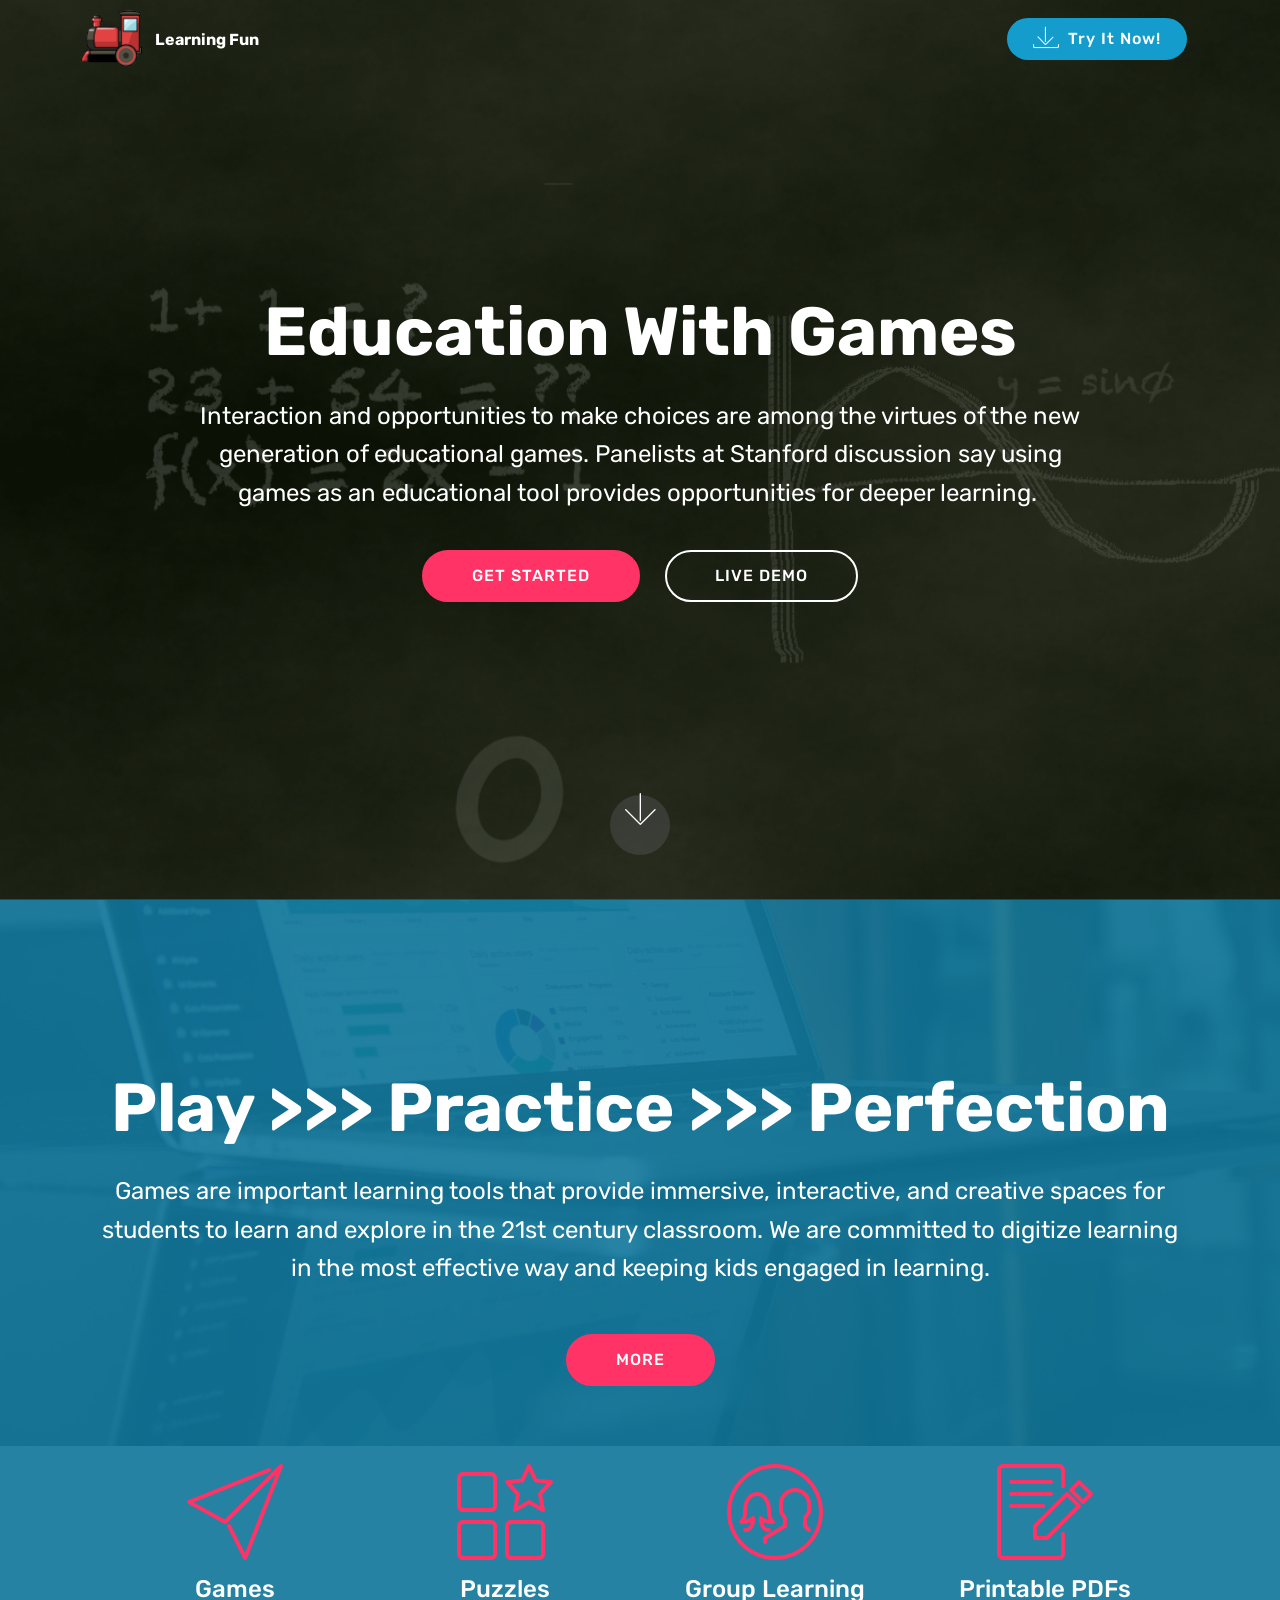
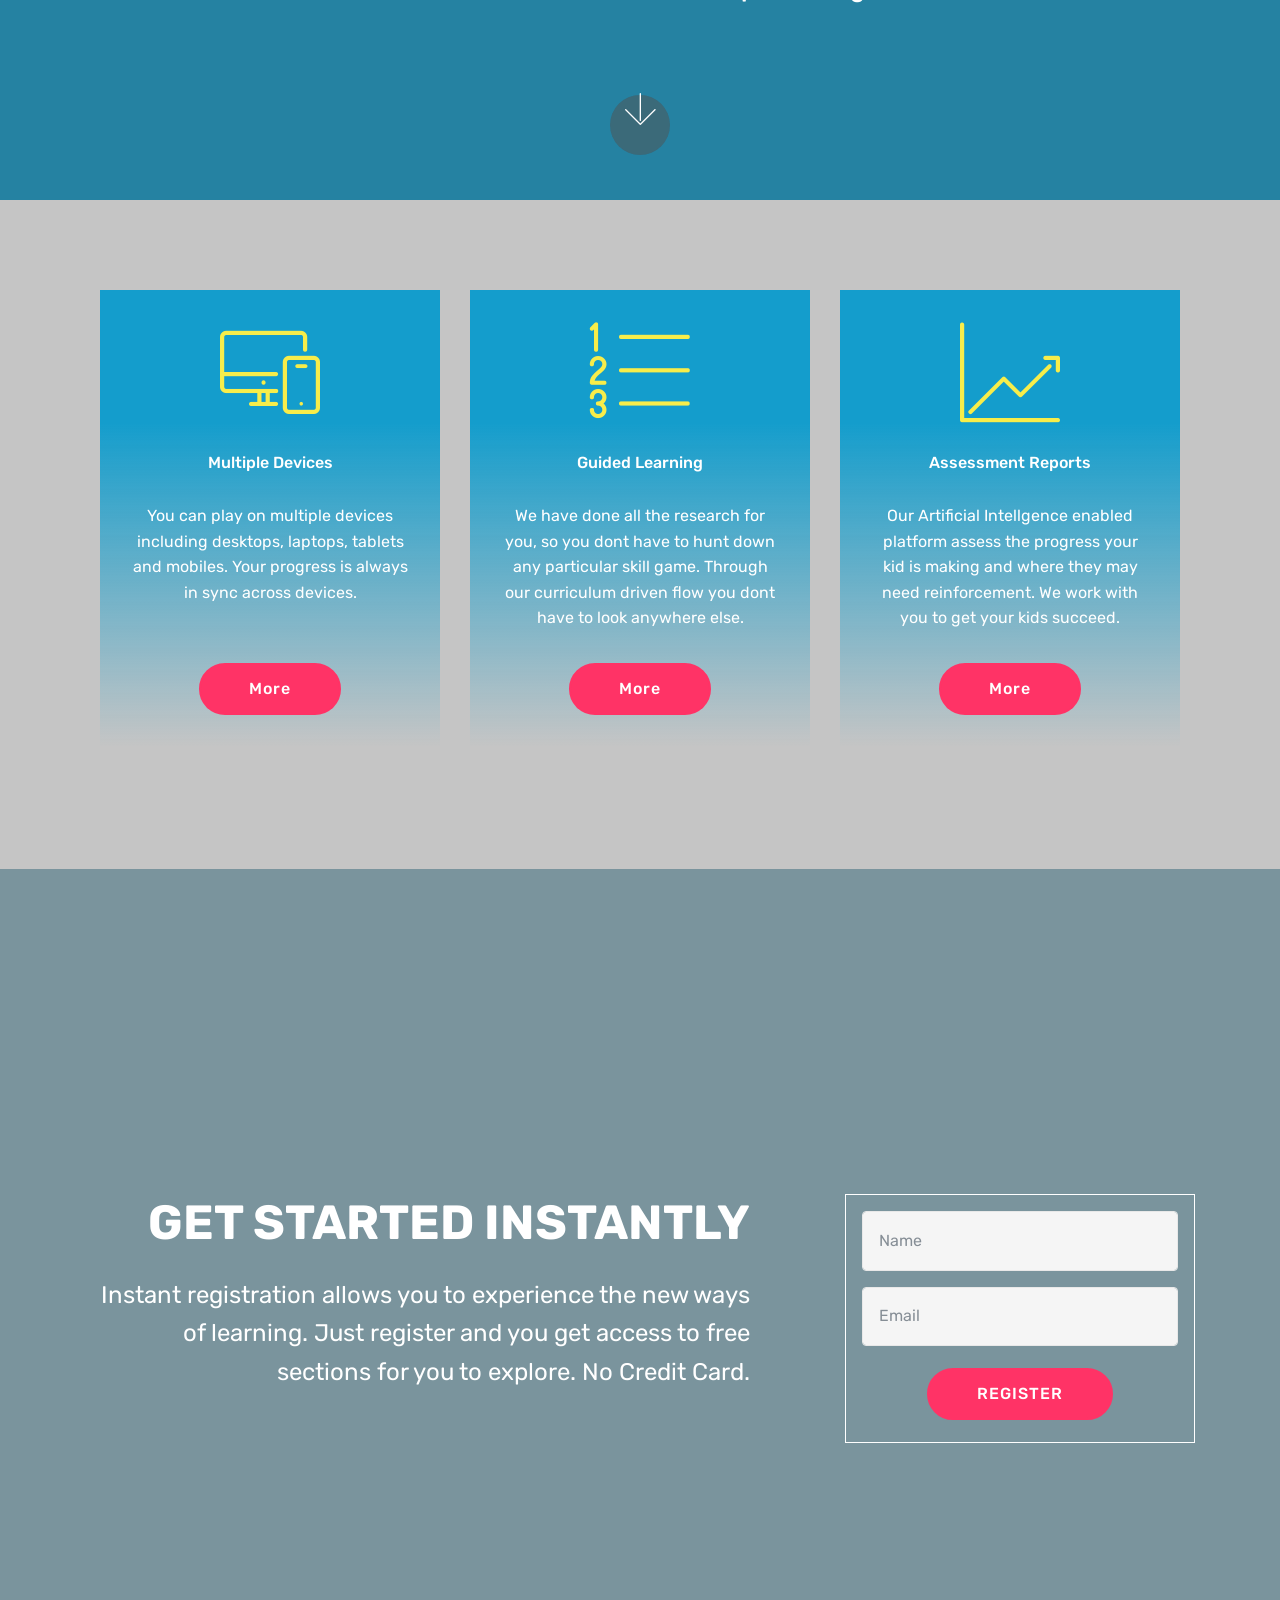
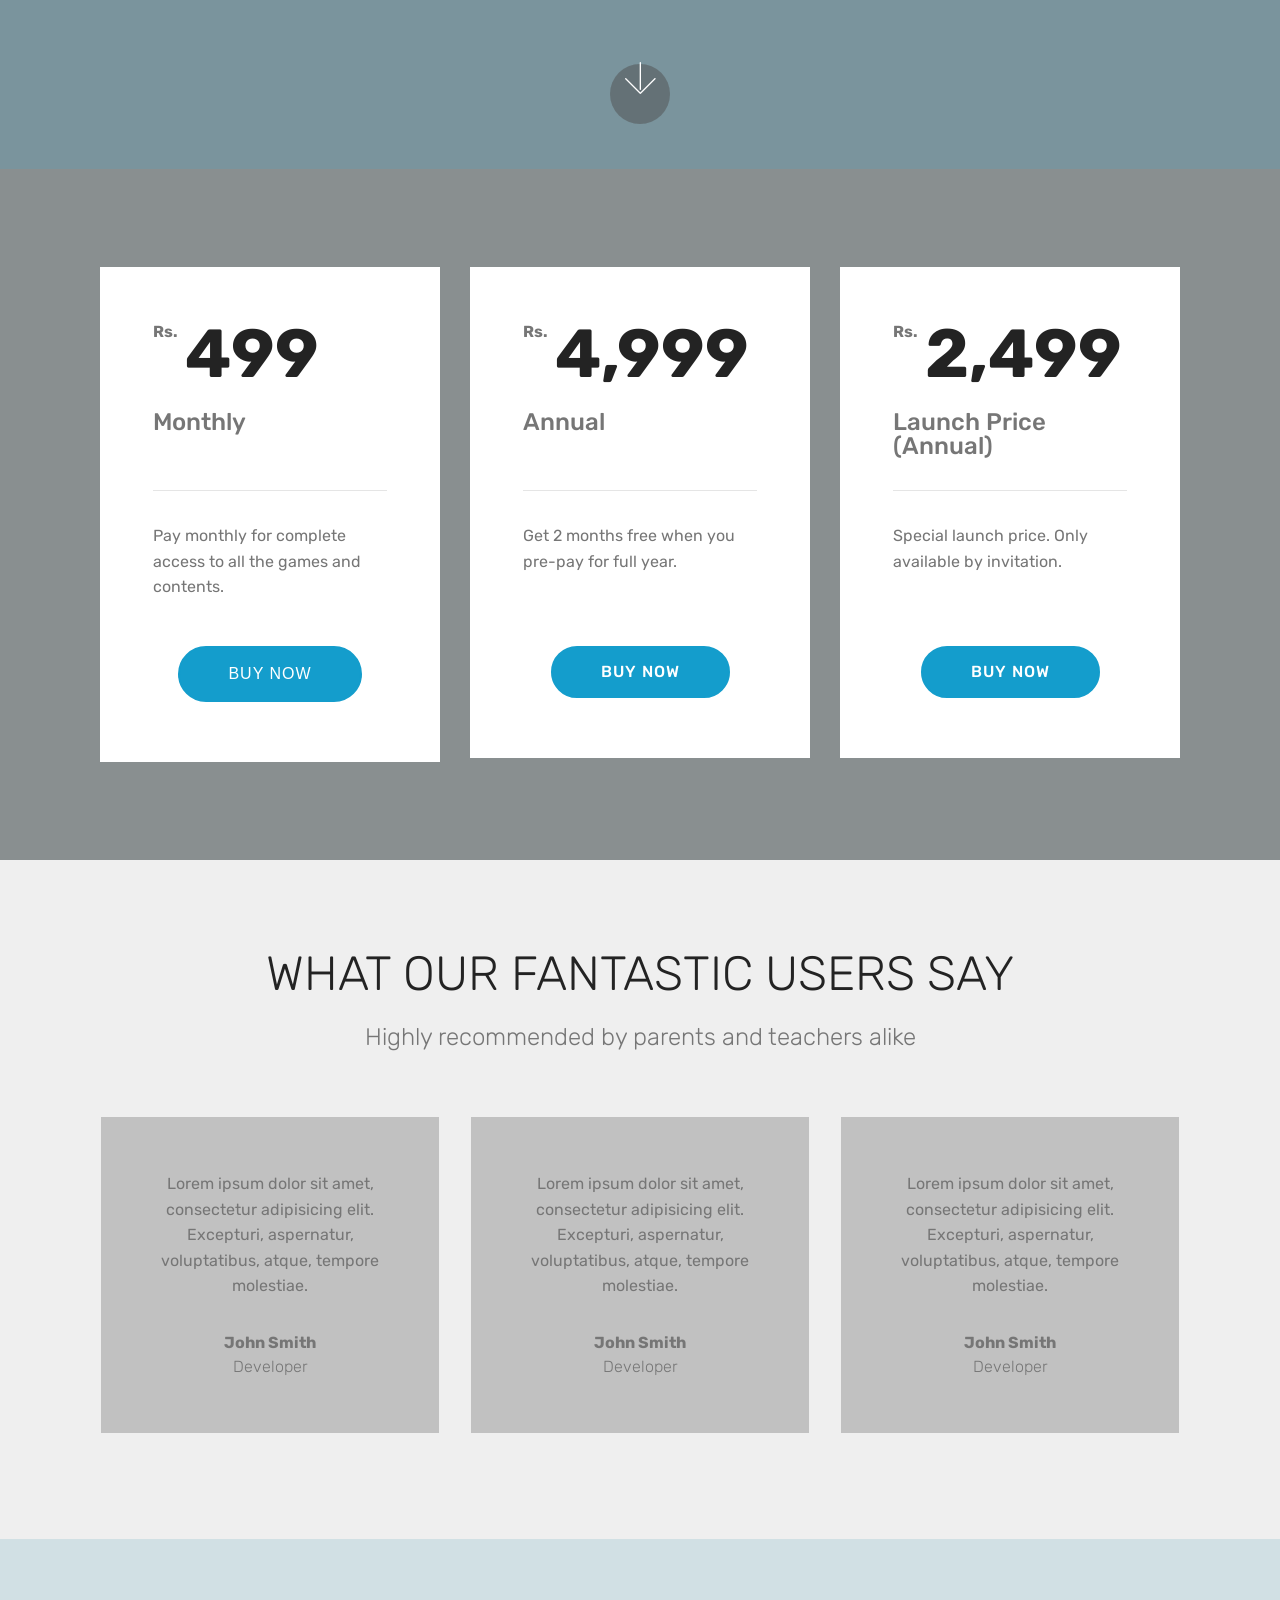
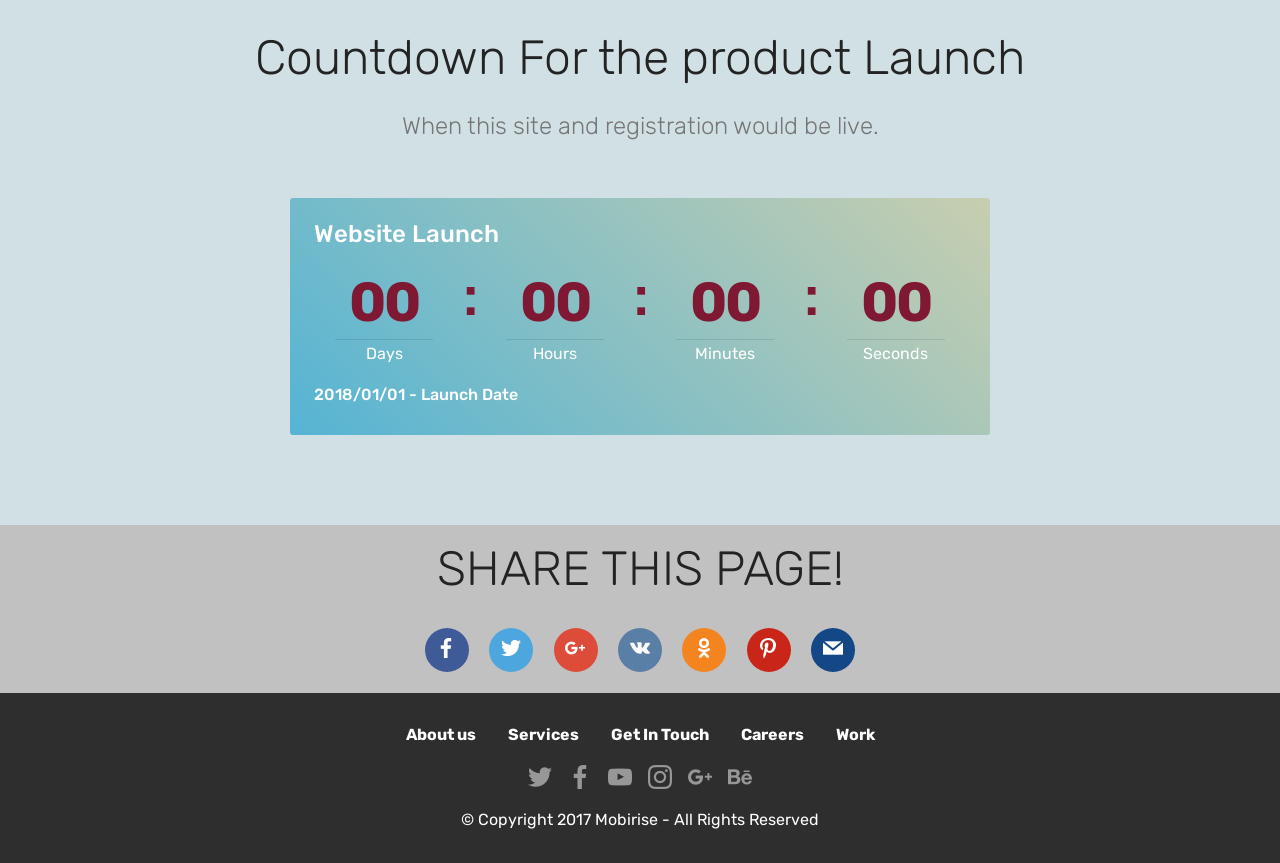
==== index.html @ b9983e50 "Update index.html" ====
<!DOCTYPE html>
<html>
<head>
  <!-- Site made with Mobirise Website Builder v4.3.0, https://mobirise.com -->
  <meta charset="UTF-8">
  <meta http-equiv="X-UA-Compatible" content="IE=edge">
  <meta name="generator" content="Mobirise v4.3.0, mobirise.com">
  <meta name="viewport" content="width=device-width, initial-scale=1">
  <link rel="shortcut icon" href="assets/images/engine-logo-128x128.png" type="image/x-icon">
  <meta name="description" content="">
  <title>Home</title>
  <link rel="stylesheet" href="assets/web/assets/mobirise-icons/mobirise-icons.css">
  <link rel="stylesheet" href="assets/tether/tether.min.css">
  <link rel="stylesheet" href="assets/bootstrap/css/bootstrap.min.css">
  <link rel="stylesheet" href="assets/bootstrap/css/bootstrap-grid.min.css">
  <link rel="stylesheet" href="assets/bootstrap/css/bootstrap-reboot.min.css">
  <link rel="stylesheet" href="assets/dropdown/css/style.css">
  <link rel="stylesheet" href="assets/socicon/css/styles.css">
  <link rel="stylesheet" href="assets/theme/css/style.css">
  <link rel="stylesheet" href="assets/mobirise/css/mbr-additional.css" type="text/css">
  
  
  
</head>
<body>
<section class="menu cid-qw1z6mocji" once="menu" id="menu1-g" data-rv-view="556">

    

    <nav class="navbar navbar-expand beta-menu navbar-dropdown align-items-center navbar-fixed-top navbar-toggleable-sm bg-color transparent">
        <button class="navbar-toggler navbar-toggler-right" type="button" data-toggle="collapse" data-target="#navbarSupportedContent" aria-controls="navbarSupportedContent" aria-expanded="false" aria-label="Toggle navigation">
            <div class="hamburger">
                <span></span>
                <span></span>
                <span></span>
                <span></span>
            </div>
        </button>
        <div class="menu-logo">
            <div class="navbar-brand">
                <span class="navbar-logo">
                    <a href="#top">
                         <img src="assets/images/engine-logo-128x128.png" alt="Learning Fun Journey" title="Learning Fun Journey" media-simple="true" style="height: 3.9rem;">
                    </a>
                </span>
                <span class="navbar-caption-wrap"><a class="navbar-caption text-white display-4" href="index.html">
                        Learning Fun</a></span>
            </div>
        </div>
        <div class="collapse navbar-collapse" id="navbarSupportedContent">
            
            <div class="navbar-buttons mbr-section-btn"><a class="btn btn-sm btn-primary display-4" href="index.html#header15-p">
                    <span class="mbri-save mbr-iconfont mbr-iconfont-btn "></span>
                    Try It Now!
                </a></div>
        </div>
    </nav>
</section>

<section class="engine"><a href="https://mobirise.co/q">bootstrap slider</a></section><section class="cid-qw1z6ooBpY mbr-fullscreen mbr-parallax-background" id="header2-e" data-rv-view="558">

    

    

    <div class="container align-center">
        <div class="row justify-content-md-center">
            <div class="mbr-white col-md-10">
                <h1 class="mbr-section-title mbr-bold pb-3 mbr-fonts-style display-1">
                    Education With Games</h1>
                
                <p class="mbr-text pb-3 mbr-fonts-style display-5">Interaction and opportunities to make choices are among the virtues of the new generation of educational games. Panelists at Stanford discussion say using games as an educational tool provides opportunities for deeper learning.&nbsp;</p>
                <div class="mbr-section-btn"><a class="btn btn-md btn-secondary display-4" href="index.html#header15-p">GET STARTED</a>
                    <a class="btn btn-md btn-white-outline display-4" href="index.html#header12-n">LIVE DEMO</a></div>
            </div>
        </div>
    </div>
    <div class="mbr-arrow hidden-sm-down" aria-hidden="true">
        <a href="#next">
            <i class="mbri-down mbr-iconfont"></i>
        </a>
    </div>
</section>

<section class="header12 cid-qw1AceyYzQ mbr-fullscreen mbr-parallax-background" id="header12-n" data-rv-view="561">

    

    <div class="mbr-overlay" style="opacity: 0.9; background-color: rgb(15, 118, 153);">
    </div>

    <div class="container  ">
            <div class="media-container">
                <div class="col-md-12 align-center">
                    <h1 class="mbr-section-title pb-3 mbr-white mbr-bold mbr-fonts-style display-1">
                        Play >>> Practice >>> Perfection </h1>
                    <p class="mbr-text pb-3 mbr-white mbr-fonts-style display-5">Games are important learning tools that provide immersive, interactive, and creative spaces for students to learn and explore in the 21st century classroom. We are committed to digitize learning in the most effective way and keeping kids engaged in learning.</p>
                    <div class="mbr-section-btn align-center py-2"><a class="btn btn-md btn-secondary display-4" href="https://mobirise.com">MORE</a></div>

                    <div class="icons-media-container mbr-white">
                        <div class="card col-12 col-md-6 col-lg-3">
                            <div class="icon-block">
                            <a href="https://mobirise.com/">
                                <span class="mbr-iconfont mbri-paper-plane" style="color: rgb(255, 51, 102);" media-simple="true"></span>
                            </a>
                            </div>
                            <h5 class="mbr-fonts-style display-5">
                                Games</h5>
                        </div>

                        <div class="card col-12 col-md-6 col-lg-3">
                            <div class="icon-block">
                                <a href="https://mobirise.com/">
                                    <span class="mbr-iconfont mbri-features" style="color: rgb(255, 51, 102);" media-simple="true"></span>
                                </a>
                            </div>
                            <h5 class="mbr-fonts-style display-5">
                                Puzzles</h5>
                        </div>

                        <div class="card col-12 col-md-6 col-lg-3">
                            <div class="icon-block">
                                <a href="https://mobirise.com/">
                                    <span class="mbr-iconfont mbri-users" style="color: rgb(255, 51, 102);" media-simple="true"></span>
                                </a>
                            </div>
                            <h5 class="mbr-fonts-style display-5">
                                Group Learning</h5>
                        </div>
                      
                        <div class="card col-12 col-md-6 col-lg-3">
                            <div class="icon-block">
                                <a href="https://mobirise.com/">
                                    <span class="mbr-iconfont mbri-edit" style="color: rgb(255, 51, 102);" media-simple="true"></span>
                                </a>
                            </div>
                            <h5 class="mbr-fonts-style display-5">
                                Printable PDFs</h5>
                        </div>

                    </div>
                </div>
            </div>
    </div>

    <div class="mbr-arrow hidden-sm-down" aria-hidden="true">
        <a href="#next">
            <i class="mbri-down mbr-iconfont"></i>
        </a>
    </div>
</section>

<section class="features8 cid-qw1Jw8LDdy mbr-parallax-background" id="features8-16" data-rv-view="564">

    

    <div class="mbr-overlay" style="opacity: 0.2; background-color: rgb(35, 35, 35);">
    </div>

    <div class="container">
        <div class="media-container-row">

            <div class="card  col-12 col-md-6 col-lg-4">
                <div class="card-img">
                    <span class="mbr-iconfont mbri-responsive" style="color: rgb(247, 237, 74);" media-simple="true"></span>
                </div>
                <div class="card-box align-center">
                    <h4 class="card-title mbr-fonts-style display-7">
                        Multiple Devices</h4>
                    <p class="mbr-text mbr-fonts-style display-7">
                       You can play on multiple devices including desktops, laptops, tablets and mobiles. Your progress is always in sync across devices.<br><br></p>
                    <div class="mbr-section-btn text-center">
                        <a href="https://mobirise.com" class="btn btn-secondary display-4">
                            More
                        </a>
                    </div>
                </div>
            </div>

            <div class="card  col-12 col-md-6 col-lg-4">
                <div class="card-img">
                    <span class="mbr-iconfont mbri-numbered-list" style="color: rgb(247, 237, 74);" media-simple="true"></span>
                </div>
                <div class="card-box align-center">
                    <h4 class="card-title mbr-fonts-style display-7">
                        Guided Learning</h4>
                    <p class="mbr-text mbr-fonts-style display-7">
                       We have done all the research for you, so you dont have to hunt down any particular skill game. Through our curriculum driven flow you dont have to look anywhere else.</p>
                    <div class="mbr-section-btn text-center">
                        <a href="https://mobirise.com" class="btn btn-secondary display-4">
                            More
                        </a>
                    </div>
                </div>
            </div>

            <div class="card  col-12 col-md-6 col-lg-4">
                <div class="card-img">
                    <span class="mbr-iconfont mbri-growing-chart" style="color: rgb(247, 237, 74);" media-simple="true"></span>
                </div>
                <div class="card-box align-center">
                    <h4 class="card-title mbr-fonts-style display-7">
                        Assessment Reports</h4>
                    <p class="mbr-text mbr-fonts-style display-7">
                       Our Artificial Intellgence enabled platform assess the progress your kid is making and where they may need reinforcement. We work with you to get your kids succeed.</p>
                    <div class="mbr-section-btn text-center">
                        <a href="https://mobirise.com" class="btn btn-secondary display-4">
                            More
                        </a>
                    </div>
                </div>
            </div>

            
        </div>
    </div>
</section>

<section class="cid-qw1AeUHcIu mbr-fullscreen mbr-parallax-background" id="header15-p" data-rv-view="567">

    

    <div class="mbr-overlay" style="opacity: 0.5; background-color: rgb(7, 59, 76);"></div>

    <div class="container align-right">
<div class="row">
    <div class="mbr-white col-lg-8 col-md-7 content-container">
        <h1 class="mbr-section-title mbr-bold pb-3 mbr-fonts-style display-2">
            GET STARTED INSTANTLY</h1>
        <p class="mbr-text pb-3 mbr-fonts-style display-5">
            Instant registration allows you to experience the new ways of learning. Just register and you get access to free sections for you to explore. No Credit Card.</p>
    </div>
    <div class="col-lg-4 col-md-5">
    <div class="form-container">
        <div class="media-container-column" data-form-type="formoid">
            <div data-form-alert="" hidden="" class="align-center">Thanks for filling out the form!</div>
            <form class="mbr-form" action="https://mobirise.com/" method="post" data-form-title="Mobirise Form"><input type="hidden" data-form-email="true" value="P0EkAofp9h1SP/XYPvZysRMXahzknnaNuPdVFpMJMSpoSkQ8L9foyKwC9UfNlOBjbC8n21ZkeIQ/KIMGDYHyg8uKvFNJgId8w8NRufGLsUKdOuCz/kNgeZfBOJthLt9S">
                <div data-for="name">
                    <div class="form-group">
                        <input type="text" class="form-control px-3" name="name" data-form-field="Name" placeholder="Name" required="" id="name-header15-p">
                    </div>
                </div>
                <div data-for="email">
                    <div class="form-group">
                        <input type="email" class="form-control px-3" name="email" data-form-field="Email" placeholder="Email" required="" id="email-header15-p">
                    </div>
                </div>
                
                
                <span class="input-group-btn"><button href="" type="submit" class="btn btn-secondary btn-form display-4">REGISTER</button></span>
            </form>
        </div>
    </div>
    </div>
</div>
    </div>
    <div class="mbr-arrow hidden-sm-down" aria-hidden="true">
        <a href="#next">
            <i class="mbri-down mbr-iconfont"></i>
        </a>
    </div>
</section>

<section class="cid-qw1NKLQu2m mbr-parallax-background" id="pricing-tables3-1g" data-rv-view="570">

    

    <div class="mbr-overlay" style="opacity: 0.6; background-color: rgb(70, 80, 82);">
    </div>
    <div class="container">
        <div class="media-container-row">
            <div class=" col-12 col-lg-4 col-md-6 my-2">
                <div class="pricing">
                    <div class="plan-header">
                        <div class="plan-price">
                            <span class="price-value mbr-fonts-style display-7">Rs.&nbsp;</span>
                            <span class="price-figure mbr-fonts-style display-1">499</span>
                            <h3 class="plan-title mbr-fonts-style display-5">
                                Monthly<br><br></h3>
                            <hr>
                        </div>
                    </div>
                    <div class="plan-body">
                        <p class="mbr-text mbr-fonts-style display-7">
                            Pay monthly for complete access to all the games and contents.&nbsp;</p>
                        <div class="mbr-section-btn pt-4 text-center">
                            <a href="https://mobirise.com" class="btn btn-primary">BUY NOW</a>
                        </div>
                    </div>
                </div>
            </div>

            <div class="col-12 col-lg-4 col-md-6 my-2">
                <div class="pricing">
                    <div class="plan-header">
                        <div class="plan-price">
                            <span class="price-value mbr-fonts-style display-7">Rs.&nbsp;</span>
                            <span class="price-figure mbr-fonts-style display-1">4,999</span>
                            <h3 class="plan-title mbr-fonts-style display-5">
                                Annual<br><br></h3>
                            <hr>
                        </div>
                    </div>
                    <div class="plan-body">
                        <p class="mbr-text mbr-fonts-style display-7">Get 2 months free when you pre-pay for full year.<br><br></p>
                        <div class="mbr-section-btn pt-4 text-center">
                            <a href="https://mobirise.com" class="btn btn-primary display-4">BUY NOW</a>
                        </div>
                    </div>
                </div>
            </div>

            <div class="col-12 col-lg-4 col-md-6 my-2">
                <div class="pricing">
                    <div class="plan-header">
                        <div class="plan-price">
                            <span class="price-value mbr-fonts-style display-7">Rs.&nbsp;</span>
                            <span class="price-figure mbr-fonts-style display-1">
                                2,499</span>
                            <h3 class="plan-title mbr-fonts-style display-5">
                                Launch Price (Annual)</h3>
                            <hr>
                        </div>
                    </div>
                    <div class="plan-body ">
                        <p class="mbr-text mbr-fonts-style display-7">
                            Special launch price. Only available by invitation.<br><br></p>
                        <div class="mbr-section-btn pt-4 text-center">
                            <a href="https://mobirise.com" class="btn btn-primary display-4">BUY NOW</a>
                        </div>
                    </div>
                </div>
            </div>

        </div>
    </div>
</section>

<section class="testimonials1 cid-qw1K1smtnz mbr-parallax-background" id="testimonials1-1c" data-rv-view="573">

    

    <div class="mbr-overlay" style="opacity: 0.4; background-color: rgb(239, 239, 239);">
    </div>
    <div class="container">
        <div class="media-container-row">
            <div class="title col-12 align-center">
                <h2 class="pb-3 mbr-fonts-style display-2">
                    WHAT OUR FANTASTIC USERS SAY
                </h2>
                <h3 class="mbr-section-subtitle mbr-light pb-3 mbr-fonts-style display-5">Highly recommended by parents and teachers alike</h3>
            </div>
        </div>
    </div>

    <div class="container pt-3 mt-2">
        <div class="media-container-row">
            <div class="mbr-testimonial p-3 align-center col-12 col-md-6 col-lg-4">
                <div class="panel-item p-3">
                    <div class="card-block">
                        
                        <p class="mbr-text mbr-fonts-style display-7">
                           Lorem ipsum dolor sit amet, consectetur adipisicing elit. Excepturi, aspernatur, voluptatibus, atque, tempore molestiae.
                        </p>
                    </div>
                    <div class="card-footer">
                        <div class="mbr-author-name mbr-bold mbr-fonts-style display-7">
                             John Smith
                        </div>
                        <small class="mbr-author-desc mbr-italic mbr-light mbr-fonts-style display-7">
                               Developer
                        </small>
                    </div>
                </div>
            </div>

            <div class="mbr-testimonial p-3 align-center col-12 col-md-6 col-lg-4">
                <div class="panel-item p-3">
                    <div class="card-block">
                        
                        <p class="mbr-text mbr-fonts-style display-7">
                           Lorem ipsum dolor sit amet, consectetur adipisicing elit. Excepturi, aspernatur, voluptatibus, atque, tempore molestiae.
                        </p>
                    </div>
                    <div class="card-footer">
                        <div class="mbr-author-name mbr-bold mbr-fonts-style display-7">
                             John Smith
                        </div>
                        <small class="mbr-author-desc mbr-italic mbr-light mbr-fonts-style display-7">
                               Developer
                        </small>
                    </div>
                </div>
            </div>

            <div class="mbr-testimonial p-3 align-center col-12 col-md-6 col-lg-4">
                <div class="panel-item p-3">
                    <div class="card-block">
                        
                        <p class="mbr-text mbr-fonts-style display-7">
                           Lorem ipsum dolor sit amet, consectetur adipisicing elit. Excepturi, aspernatur, voluptatibus, atque, tempore molestiae.
                        </p>
                    </div>
                    <div class="card-footer">
                        <div class="mbr-author-name mbr-bold mbr-fonts-style display-7">
                             John Smith
                        </div>
                        <small class="mbr-author-desc mbr-italic mbr-light mbr-fonts-style display-7">
                               Developer
                        </small>
                    </div>
                </div>
            </div>

            

            

            
        </div>
    </div>   
</section>

<section class="countdown2 cid-qw1JKRdO8U mbr-parallax-background" id="countdown2-18" data-rv-view="576">

    

    <div class="mbr-overlay" style="opacity: 0.6; background-color: rgb(178, 204, 210);">
    </div>

    <div class="container">
        <h2 class="mbr-section-title pb-3 align-center mbr-fonts-style display-2">
            Countdown For the product Launch</h2>
        <h3 class="mbr-section-subtitle align-center mbr-fonts-style display-5">
            When this site and registration would be live.</h3>
    </div>
    <div class="container pt-5 mt-2">
        <div class=" countdown-cont align-center p-4">
            <div class="event-name align-left mbr-white ">
                <h4 class="mbr-fonts-style display-5">Website Launch</h4>
            </div>
            <div class="countdown align-center py-2" data-due-date="2018/01/01">
            </div>
            <div class="daysCountdown" title="Days"></div>
            <div class="hoursCountdown" title="Hours"></div>
            <div class="minutesCountdown" title="Minutes"></div>
            <div class="secondsCountdown" title="Seconds"></div>
            <div class="event-date align-left mbr-white">
                <h5 class="mbr-fonts-style display-7">2018/01/01 - Launch Date</h5>
            </div>
        </div>

        
    </div>
</section>

<section class="cid-qw1JXqwgUy" id="social-buttons3-1b" data-rv-view="579">
    
    

    

    <div class="container">
        <div class="media-container-row">
            <div class="col-md-8 align-center">
                <h2 class="pb-3 mbr-section-title mbr-fonts-style display-2">
                    SHARE THIS PAGE!
                </h2>
                <div>
                    <div class="mbr-social-likes">
                        <span class="btn btn-social socicon-bg-facebook facebook mx-2" title="Share link on Facebook">
                            <i class="socicon socicon-facebook"></i>
                        </span>
                        <span class="btn btn-social twitter socicon-bg-twitter mx-2" title="Share link on Twitter">
                            <i class="socicon socicon-twitter"></i>
                        </span>
                        <span class="btn btn-social plusone socicon-bg-googleplus mx-2" title="Share link on Google+">
                            <i class="socicon socicon-googleplus"></i>
                        </span>
                        <span class="btn btn-social vkontakte socicon-bg-vkontakte mx-2" title="Share link on VKontakte">
                            <i class="socicon socicon-vkontakte"></i>
                        </span>
                        <span class="btn btn-social odnoklassniki socicon-bg-odnoklassniki mx-2" title="Share link on Odnoklassniki">
                            <i class="socicon socicon-odnoklassniki"></i>
                        </span>
                        <span class="btn btn-social pinterest socicon-bg-pinterest mx-2" title="Share link on Pinterest">
                            <i class="socicon socicon-pinterest"></i>
                        </span>
                        <span class="btn btn-social mailru socicon-bg-mail mx-2" title="Share link on Mailru">
                            <i class="socicon socicon-mail"></i>
                        </span>
                    </div>
                </div>
            </div>
        </div>
    </div>
</section>

<section once="" class="cid-qw1K86sLYz" id="footer7-1e" data-rv-view="582">

    

    

    <div class="container">
        <div class="media-container-row align-center mbr-white">
            <div class="row">
                <ul class="foot-menu">
                    
                    
                    
                    
                    
                <li class="foot-menu-item mbr-fonts-style display-7">
                        <a class="text-white mbr-bold" href="#" target="_blank">About us</a>
                    </li><li class="foot-menu-item mbr-fonts-style display-7">
                        <a class="text-white mbr-bold" href="#" target="_blank">Services</a>
                    </li><li class="foot-menu-item mbr-fonts-style display-7">
                        <a class="text-white mbr-bold" href="#" target="_blank">Get In Touch</a>
                    </li><li class="foot-menu-item mbr-fonts-style display-7">
                        <a class="text-white mbr-bold" href="#" target="_blank">Careers</a>
                    </li><li class="foot-menu-item mbr-fonts-style display-7">
                        <a class="text-white mbr-bold" href="#" target="_blank">Work</a>
                    </li></ul>
            </div>
            <div class="row">
                <div class="social-list align-right pb-2">
                    
                    
                    
                    
                    
                    
                <div class="soc-item">
                        <a href="https://twitter.com/gopadhan" target="_blank">
                            <span class="mbr-iconfont mbr-iconfont-social socicon-twitter socicon" media-simple="true"></span>
                        </a>
                    </div><div class="soc-item">
                        <a href="https://www.facebook.com/pages/gopadhan" target="_blank">
                            <span class="mbr-iconfont mbr-iconfont-social socicon-facebook socicon" media-simple="true"></span>
                        </a>
                    </div><div class="soc-item">
                        <a href="https://www.youtube.com/c/gopadhan" target="_blank">
                            <span class="mbr-iconfont mbr-iconfont-social socicon-youtube socicon" media-simple="true"></span>
                        </a>
                    </div><div class="soc-item">
                        <a href="https://instagram.com/gopadhan" target="_blank">
                            <span class="mbr-iconfont mbr-iconfont-social socicon-instagram socicon" media-simple="true"></span>
                        </a>
                    </div><div class="soc-item">
                        <a href="https://plus.google.com/u/0/+Gopadhan" target="_blank">
                            <span class="mbr-iconfont mbr-iconfont-social socicon-googleplus socicon" media-simple="true"></span>
                        </a>
                    </div><div class="soc-item">
                        <a href="https://www.behance.net/Mobirise" target="_blank">
                            <span class="socicon-behance socicon mbr-iconfont mbr-iconfont-social" media-simple="true"></span>
                        </a>
                    </div></div>
            </div>
            <div class="row row-copirayt">
                <p class="mbr-text mb-0 mbr-fonts-style mbr-white display-7">
                    © Copyright 2017 Mobirise - All Rights Reserved
                </p>
            </div>
        </div>
    </div>
</section>


  <script src="assets/web/assets/jquery/jquery.min.js"></script>
  <script src="assets/popper/popper.min.js"></script>
  <script src="assets/tether/tether.min.js"></script>
  <script src="assets/bootstrap/js/bootstrap.min.js"></script>
  <script src="assets/smooth-scroll/smooth-scroll.js"></script>
  <script src="assets/dropdown/js/script.min.js"></script>
  <script src="assets/touch-swipe/jquery.touch-swipe.min.js"></script>
  <script src="assets/countdown/jquery.countdown.min.js"></script>
  <script src="assets/social-likes/social-likes.js"></script>
  <script src="assets/jarallax/jarallax.min.js"></script>
  <script src="assets/theme/js/script.js"></script>
  <script src="assets/formoid/formoid.min.js"></script>
  
  
</body>
</html>
---- assets/web/assets/mobirise-icons/mobirise-icons.css ----
@font-face {
  font-family: 'MobiriseIcons';
  src:  url('mobirise-icons.eot?spat4u');
  src:  url('mobirise-icons.eot?spat4u#iefix') format('embedded-opentype'),
    url('mobirise-icons.ttf?spat4u') format('truetype'),
    url('mobirise-icons.woff?spat4u') format('woff'),
    url('mobirise-icons.svg?spat4u#MobiriseIcons') format('svg');
  font-weight: normal;
  font-style: normal;
}

[class^="mbri-"], [class*=" mbri-"] {
  /* use !important to prevent issues with browser extensions that change fonts */
  font-family: MobiriseIcons !important;
  speak: none;
  font-style: normal;
  font-weight: normal;
  font-variant: normal;
  text-transform: none;
  line-height: 1;

  /* Better Font Rendering =========== */
  -webkit-font-smoothing: antialiased;
  -moz-osx-font-smoothing: grayscale;
}

.mbri-add-submenu:before {
  content: "\e900";
}
.mbri-alert:before {
  content: "\e901";
}
.mbri-align-center:before {
  content: "\e902";
}
.mbri-align-justify:before {
  content: "\e903";
}
.mbri-align-left:before {
  content: "\e904";
}
.mbri-align-right:before {
  content: "\e905";
}
.mbri-android:before {
  content: "\e906";
}
.mbri-apple:before {
  content: "\e907";
}
.mbri-arrow-down:before {
  content: "\e908";
}
.mbri-arrow-next:before {
  content: "\e909";
}
.mbri-arrow-prev:before {
  content: "\e90a";
}
.mbri-arrow-up:before {
  content: "\e90b";
}
.mbri-bold:before {
  content: "\e90c";
}
.mbri-bookmark:before {
  content: "\e90d";
}
.mbri-bootstrap:before {
  content: "\e90e";
}
.mbri-briefcase:before {
  content: "\e90f";
}
.mbri-browse:before {
  content: "\e910";
}
.mbri-bulleted-list:before {
  content: "\e911";
}
.mbri-calendar:before {
  content: "\e912";
}
.mbri-camera:before {
  content: "\e913";
}
.mbri-cart-add:before {
  content: "\e914";
}
.mbri-cart-full:before {
  content: "\e915";
}
.mbri-cash:before {
  content: "\e916";
}
.mbri-change-style:before {
  content: "\e917";
}
.mbri-chat:before {
  content: "\e918";
}
.mbri-clock:before {
  content: "\e919";
}
.mbri-close:before {
  content: "\e91a";
}
.mbri-cloud:before {
  content: "\e91b";
}
.mbri-code:before {
  content: "\e91c";
}
.mbri-contact-form:before {
  content: "\e91d";
}
.mbri-credit-card:before {
  content: "\e91e";
}
.mbri-cursor-click:before {
  content: "\e91f";
}
.mbri-cust-feedback:before {
  content: "\e920";
}
.mbri-database:before {
  content: "\e921";
}
.mbri-delivery:before {
  content: "\e922";
}
.mbri-desktop:before {
  content: "\e923";
}
.mbri-devices:before {
  content: "\e924";
}
.mbri-down:before {
  content: "\e925";
}
.mbri-download:before {
  content: "\e989";
}
.mbri-drag-n-drop:before {
  content: "\e927";
}
.mbri-drag-n-drop2:before {
  content: "\e928";
}
.mbri-edit:before {
  content: "\e929";
}
.mbri-edit2:before {
  content: "\e92a";
}
.mbri-error:before {
  content: "\e92b";
}
.mbri-extension:before {
  content: "\e92c";
}
.mbri-features:before {
  content: "\e92d";
}
.mbri-file:before {
  content: "\e92e";
}
.mbri-flag:before {
  content: "\e92f";
}
.mbri-folder:before {
  content: "\e930";
}
.mbri-gift:before {
  content: "\e931";
}
.mbri-github:before {
  content: "\e932";
}
.mbri-globe:before {
  content: "\e933";
}
.mbri-globe-2:before {
  content: "\e934";
}
.mbri-growing-chart:before {
  content: "\e935";
}
.mbri-hearth:before {
  content: "\e936";
}
.mbri-help:before {
  content: "\e937";
}
.mbri-home:before {
  content: "\e938";
}
.mbri-hot-cup:before {
  content: "\e939";
}
.mbri-idea:before {
  content: "\e93a";
}
.mbri-image-gallery:before {
  content: "\e93b";
}
.mbri-image-slider:before {
  content: "\e93c";
}
.mbri-info:before {
  content: "\e93d";
}
.mbri-italic:before {
  content: "\e93e";
}
.mbri-key:before {
  content: "\e93f";
}
.mbri-laptop:before {
  content: "\e940";
}
.mbri-layers:before {
  content: "\e941";
}
.mbri-left-right:before {
  content: "\e942";
}
.mbri-left:before {
  content: "\e943";
}
.mbri-letter:before {
  content: "\e944";
}
.mbri-like:before {
  content: "\e945";
}
.mbri-link:before {
  content: "\e946";
}
.mbri-lock:before {
  content: "\e947";
}
.mbri-login:before {
  content: "\e948";
}
.mbri-logout:before {
  content: "\e949";
}
.mbri-magic-stick:before {
  content: "\e94a";
}
.mbri-map-pin:before {
  content: "\e94b";
}
.mbri-menu:before {
  content: "\e94c";
}
.mbri-mobile:before {
  content: "\e94d";
}
.mbri-mobile2:before {
  content: "\e94e";
}
.mbri-mobirise:before {
  content: "\e94f";
}
.mbri-more-horizontal:before {
  content: "\e950";
}
.mbri-more-vertical:before {
  content: "\e951";
}
.mbri-music:before {
  content: "\e952";
}
.mbri-new-file:before {
  content: "\e953";
}
.mbri-numbered-list:before {
  content: "\e954";
}
.mbri-opened-folder:before {
  content: "\e955";
}
.mbri-pages:before {
  content: "\e956";
}
.mbri-paper-plane:before {
  content: "\e957";
}
.mbri-paperclip:before {
  content: "\e958";
}
.mbri-photo:before {
  content: "\e959";
}
.mbri-photos:before {
  content: "\e95a";
}
.mbri-pin:before {
  content: "\e95b";
}
.mbri-play:before {
  content: "\e95c";
}
.mbri-plus:before {
  content: "\e95d";
}
.mbri-preview:before {
  content: "\e95e";
}
.mbri-print:before {
  content: "\e95f";
}
.mbri-protect:before {
  content: "\e960";
}
.mbri-question:before {
  content: "\e961";
}
.mbri-quote-left:before {
  content: "\e962";
}
.mbri-quote-right:before {
  content: "\e963";
}
.mbri-refresh:before {
  content: "\e964";
}
.mbri-responsive:before {
  content: "\e965";
}
.mbri-right:before {
  content: "\e966";
}
.mbri-rocket:before {
  content: "\e967";
}
.mbri-sad-face:before {
  content: "\e968";
}
.mbri-sale:before {
  content: "\e969";
}
.mbri-save:before {
  content: "\e96a";
}
.mbri-search:before {
  content: "\e96b";
}
.mbri-setting:before {
  content: "\e96c";
}
.mbri-setting2:before {
  content: "\e96d";
}
.mbri-setting3:before {
  content: "\e96e";
}
.mbri-share:before {
  content: "\e96f";
}
.mbri-shopping-bag:before {
  content: "\e970";
}
.mbri-shopping-basket:before {
  content: "\e971";
}
.mbri-shopping-cart:before {
  content: "\e972";
}
.mbri-sites:before {
  content: "\e973";
}
.mbri-smile-face:before {
  content: "\e974";
}
.mbri-speed:before {
  content: "\e975";
}
.mbri-star:before {
  content: "\e976";
}
.mbri-success:before {
  content: "\e977";
}
.mbri-sun:before {
  content: "\e978";
}
.mbri-sun2:before {
  content: "\e979";
}
.mbri-tablet:before {
  content: "\e97a";
}
.mbri-tablet-vertical:before {
  content: "\e97b";
}
.mbri-target:before {
  content: "\e97c";
}
.mbri-timer:before {
  content: "\e97d";
}
.mbri-to-ftp:before {
  content: "\e97e";
}
.mbri-to-local-drive:before {
  content: "\e97f";
}
.mbri-touch-swipe:before {
  content: "\e980";
}
.mbri-touch:before {
  content: "\e981";
}
.mbri-trash:before {
  content: "\e982";
}
.mbri-underline:before {
  content: "\e983";
}
.mbri-unlink:before {
  content: "\e984";
}
.mbri-unlock:before {
  content: "\e985";
}
.mbri-up-down:before {
  content: "\e986";
}
.mbri-up:before {
  content: "\e987";
}
.mbri-update:before {
  content: "\e988";
}
.mbri-upload:before {
 content: "\e926"; 
}
.mbri-user:before {
  content: "\e98a";
}
.mbri-user2:before {
  content: "\e98b";
}
.mbri-users:before {
  content: "\e98c";
}
.mbri-video:before {
  content: "\e98d";
}
.mbri-video-play:before {
  content: "\e98e";
}
.mbri-watch:before {
  content: "\e98f";
}
.mbri-website-theme:before {
  content: "\e990";
}
.mbri-wifi:before {
  content: "\e991";
}
.mbri-windows:before {
  content: "\e992";
}
.mbri-zoom-out:before {
  content: "\e993";
}
.mbri-redo:before {
  content: "\e994";
}
.mbri-undo:before {
  content: "\e995";
}
---- assets/dropdown/css/style.css ----
.navbar-dropdown {
  left: 0;
  padding: 0;
  position: absolute;
  right: 0;
  top: 0;
  transition: all 0.45s ease;
  z-index: 1030;
  background: #282828; }
  .navbar-dropdown .navbar-logo {
    margin-right: 0.8rem;
    transition: margin 0.3s ease-in-out;
    vertical-align: middle; }
    .navbar-dropdown .navbar-logo img {
      height: 3.125rem;
      transition: all 0.3s ease-in-out; }
    .navbar-dropdown .navbar-logo.mbr-iconfont {
      font-size: 3.125rem;
      line-height: 3.125rem; }
  .navbar-dropdown .navbar-caption {
    font-weight: 700;
    white-space: normal;
    vertical-align: -4px;
    line-height: 3.125rem !important; }
    .navbar-dropdown .navbar-caption, .navbar-dropdown .navbar-caption:hover {
      color: inherit;
      text-decoration: none; }
  .navbar-dropdown .mbr-iconfont + .navbar-caption {
    vertical-align: -1px; }
  .navbar-dropdown.navbar-fixed-top {
    position: fixed; }
  .navbar-dropdown .navbar-brand span {
    vertical-align: -4px; }
  .navbar-dropdown.bg-color.transparent {
    background: none; }
  .navbar-dropdown.navbar-short .navbar-brand {
    padding: 0.625rem 0; }
    .navbar-dropdown.navbar-short .navbar-brand span {
      vertical-align: -1px; }
  .navbar-dropdown.navbar-short .navbar-caption {
    line-height: 2.375rem !important;
    vertical-align: -2px; }
  .navbar-dropdown.navbar-short .navbar-logo {
    margin-right: 0.5rem; }
    .navbar-dropdown.navbar-short .navbar-logo img {
      height: 2.375rem; }
    .navbar-dropdown.navbar-short .navbar-logo.mbr-iconfont {
      font-size: 2.375rem;
      line-height: 2.375rem; }
  .navbar-dropdown.navbar-short .mbr-table-cell {
    height: 3.625rem; }
  .navbar-dropdown .navbar-close {
    left: 0.6875rem;
    position: fixed;
    top: 0.75rem;
    z-index: 1000; }
  .navbar-dropdown .hamburger-icon {
    content: "";
    display: inline-block;
    vertical-align: middle;
    width: 16px;
    -webkit-box-shadow: 0 -6px 0 1px #282828,0 0 0 1px #282828,0 6px 0 1px #282828;
    -moz-box-shadow: 0 -6px 0 1px #282828,0 0 0 1px #282828,0 6px 0 1px #282828;
    box-shadow: 0 -6px 0 1px #282828,0 0 0 1px #282828,0 6px 0 1px #282828; }

.dropdown-menu .dropdown-toggle[data-toggle="dropdown-submenu"]::after {
  border-bottom: 0.35em solid transparent;
  border-left: 0.35em solid;
  border-right: 0;
  border-top: 0.35em solid transparent;
  margin-left: 0.3rem; }

.dropdown-menu .dropdown-item:focus {
  outline: 0; }

.nav-dropdown {
  font-size: 0.75rem;
  font-weight: 500;
  height: auto !important; }
  .nav-dropdown .nav-btn {
    padding-left: 1rem; }
  .nav-dropdown .link {
    margin: .667em 1.667em;
    font-weight: 500;
    padding: 0;
    transition: color .2s ease-in-out; }
    .nav-dropdown .link.dropdown-toggle {
      margin-right: 2.583em; }
      .nav-dropdown .link.dropdown-toggle::after {
        margin-left: .25rem;
        border-top: 0.35em solid;
        border-right: 0.35em solid transparent;
        border-left: 0.35em solid transparent;
        border-bottom: 0; }
      .nav-dropdown .link.dropdown-toggle[aria-expanded="true"] {
        margin: 0;
        padding: 0.667em 3.263em  0.667em 1.667em; }
  .nav-dropdown .link::after,
  .nav-dropdown .dropdown-item::after {
    color: inherit; }
  .nav-dropdown .btn {
    font-size: 0.75rem;
    font-weight: 700;
    letter-spacing: 0;
    margin-bottom: 0;
    padding-left: 1.25rem;
    padding-right: 1.25rem; }
  .nav-dropdown .dropdown-menu {
    border-radius: 0;
    border: 0;
    left: 0;
    margin: 0;
    padding-bottom: 1.25rem;
    padding-top: 1.25rem;
    position: relative; }
  .nav-dropdown .dropdown-submenu {
    margin-left: 0.125rem;
    top: 0; }
  .nav-dropdown .dropdown-item {
    font-weight: 500;
    line-height: 2;
    padding: 0.3846em 4.615em 0.3846em 1.5385em;
    position: relative;
    transition: color .2s ease-in-out, background-color .2s ease-in-out; }
    .nav-dropdown .dropdown-item::after {
      margin-top: -0.3077em;
      position: absolute;
      right: 1.1538em;
      top: 50%; }
    .nav-dropdown .dropdown-item:focus, .nav-dropdown .dropdown-item:hover {
      background: none; }

@media (max-width: 767px) {
  .nav-dropdown.navbar-toggleable-sm {
    bottom: 0;
    display: none;
    left: 0;
    overflow-x: hidden;
    position: fixed;
    top: 0;
    transform: translateX(-100%);
    -ms-transform: translateX(-100%);
    -webkit-transform: translateX(-100%);
    width: 18.75rem;
    z-index: 999; } }
.nav-dropdown.navbar-toggleable-xl {
  bottom: 0;
  display: none;
  left: 0;
  overflow-x: hidden;
  position: fixed;
  top: 0;
  transform: translateX(-100%);
  -ms-transform: translateX(-100%);
  -webkit-transform: translateX(-100%);
  width: 18.75rem;
  z-index: 999; }

.nav-dropdown-sm {
  display: block !important;
  overflow-x: hidden;
  overflow: auto;
  padding-top: 3.875rem; }
  .nav-dropdown-sm::after {
    content: "";
    display: block;
    height: 3rem;
    width: 100%; }
  .nav-dropdown-sm.collapse.in ~ .navbar-close {
    display: block !important; }
  .nav-dropdown-sm.collapsing, .nav-dropdown-sm.collapse.in {
    transform: translateX(0);
    -ms-transform: translateX(0);
    -webkit-transform: translateX(0);
    transition: all 0.25s ease-out;
    -webkit-transition: all 0.25s ease-out;
    background: #282828; }
  .nav-dropdown-sm.collapsing[aria-expanded="false"] {
    transform: translateX(-100%);
    -ms-transform: translateX(-100%);
    -webkit-transform: translateX(-100%); }
  .nav-dropdown-sm .nav-item {
    display: block;
    margin-left: 0 !important;
    padding-left: 0; }
  .nav-dropdown-sm .link,
  .nav-dropdown-sm .dropdown-item {
    border-top: 1px dotted rgba(255, 255, 255, 0.1);
    font-size: 0.8125rem;
    line-height: 1.6;
    margin: 0 !important;
    padding: 0.875rem 2.4rem 0.875rem 1.5625rem !important;
    position: relative;
    white-space: normal; }
    .nav-dropdown-sm .link:focus, .nav-dropdown-sm .link:hover,
    .nav-dropdown-sm .dropdown-item:focus,
    .nav-dropdown-sm .dropdown-item:hover {
      background: rgba(0, 0, 0, 0.2) !important;
      color: #c0a375; }
  .nav-dropdown-sm .nav-btn {
    position: relative;
    padding: 1.5625rem 1.5625rem 0 1.5625rem; }
    .nav-dropdown-sm .nav-btn::before {
      border-top: 1px dotted rgba(255, 255, 255, 0.1);
      content: "";
      left: 0;
      position: absolute;
      top: 0;
      width: 100%; }
    .nav-dropdown-sm .nav-btn + .nav-btn {
      padding-top: 0.625rem; }
      .nav-dropdown-sm .nav-btn + .nav-btn::before {
        display: none; }
  .nav-dropdown-sm .btn {
    padding: 0.625rem 0; }
  .nav-dropdown-sm .dropdown-toggle[data-toggle="dropdown-submenu"]::after {
    margin-left: .25rem;
    border-top: 0.35em solid;
    border-right: 0.35em solid transparent;
    border-left: 0.35em solid transparent;
    border-bottom: 0; }
  .nav-dropdown-sm .dropdown-toggle[data-toggle="dropdown-submenu"][aria-expanded="true"]::after {
    border-top: 0;
    border-right: 0.35em solid transparent;
    border-left: 0.35em solid transparent;
    border-bottom: 0.35em solid; }
  .nav-dropdown-sm .dropdown-menu {
    margin: 0;
    padding: 0;
    position: relative;
    top: 0;
    left: 0;
    width: 100%;
    border: 0;
    float: none;
    border-radius: 0;
    background: none; }
  .nav-dropdown-sm .dropdown-submenu {
    left: 100%;
    margin-left: 0.125rem;
    margin-top: -1.25rem;
    top: 0; }

.navbar-toggleable-sm .nav-dropdown .dropdown-menu {
  position: absolute; }

.navbar-toggleable-sm .nav-dropdown .dropdown-submenu {
  left: 100%;
  margin-left: 0.125rem;
  margin-top: -1.25rem;
  top: 0; }

.navbar-toggleable-sm.opened .nav-dropdown .dropdown-menu {
  position: relative; }

.navbar-toggleable-sm.opened .nav-dropdown .dropdown-submenu {
  left: 0;
  margin-left: 00rem;
  margin-top: 0rem;
  top: 0; }

.is-builder .nav-dropdown.collapsing {
  transition: none !important; }

/*# sourceMappingURL=style.css.map */
---- assets/socicon/css/styles.css ----
@charset "UTF-8";

@font-face {
  font-family: "socicon";
  src:url("../fonts/socicon.eot");
  src:url("../fonts/socicon.eot?#iefix") format("embedded-opentype"),
    url("../fonts/socicon.woff") format("woff"),
    url("../fonts/socicon.ttf") format("truetype"),
    url("../fonts/socicon.svg#socicon") format("svg");
  font-weight: normal;
  font-style: normal;

}

[data-icon]:before {
  font-family: "socicon" !important;
  content: attr(data-icon);
  font-style: normal !important;
  font-weight: normal !important;
  font-variant: normal !important;
  text-transform: none !important;
  speak: none;
  line-height: 1;
  -webkit-font-smoothing: antialiased;
  -moz-osx-font-smoothing: grayscale;
}

[class^="socicon-"]:before,
[class*=" socicon-"]:before {
  font-family: "socicon" !important;
  font-style: normal !important;
  font-weight: normal !important;
  font-variant: normal !important;
  text-transform: none !important;
  speak: none;
  line-height: 1;
  -webkit-font-smoothing: antialiased;
  -moz-osx-font-smoothing: grayscale;
}

.socicon-modelmayhem:before {
  content: "\e000";
}
.socicon-mixcloud:before {
  content: "\e001";
}
.socicon-drupal:before {
  content: "\e002";
}
.socicon-swarm:before {
  content: "\e003";
}
.socicon-istock:before {
  content: "\e004";
}
.socicon-yammer:before {
  content: "\e005";
}
.socicon-ello:before {
  content: "\e006";
}
.socicon-stackoverflow:before {
  content: "\e007";
}
.socicon-persona:before {
  content: "\e008";
}
.socicon-triplej:before {
  content: "\e009";
}
.socicon-houzz:before {
  content: "\e00a";
}
.socicon-rss:before {
  content: "\e00b";
}
.socicon-paypal:before {
  content: "\e00c";
}
.socicon-odnoklassniki:before {
  content: "\e00d";
}
.socicon-airbnb:before {
  content: "\e00e";
}
.socicon-periscope:before {
  content: "\e00f";
}
.socicon-outlook:before {
  content: "\e010";
}
.socicon-coderwall:before {
  content: "\e011";
}
.socicon-tripadvisor:before {
  content: "\e012";
}
.socicon-appnet:before {
  content: "\e013";
}
.socicon-goodreads:before {
  content: "\e014";
}
.socicon-tripit:before {
  content: "\e015";
}
.socicon-lanyrd:before {
  content: "\e016";
}
.socicon-slideshare:before {
  content: "\e017";
}
.socicon-buffer:before {
  content: "\e018";
}
.socicon-disqus:before {
  content: "\e019";
}
.socicon-vkontakte:before {
  content: "\e01a";
}
.socicon-whatsapp:before {
  content: "\e01b";
}
.socicon-patreon:before {
  content: "\e01c";
}
.socicon-storehouse:before {
  content: "\e01d";
}
.socicon-pocket:before {
  content: "\e01e";
}
.socicon-mail:before {
  content: "\e01f";
}
.socicon-blogger:before {
  content: "\e020";
}
.socicon-technorati:before {
  content: "\e021";
}
.socicon-reddit:before {
  content: "\e022";
}
.socicon-dribbble:before {
  content: "\e023";
}
.socicon-stumbleupon:before {
  content: "\e024";
}
.socicon-digg:before {
  content: "\e025";
}
.socicon-envato:before {
  content: "\e026";
}
.socicon-behance:before {
  content: "\e027";
}
.socicon-delicious:before {
  content: "\e028";
}
.socicon-deviantart:before {
  content: "\e029";
}
.socicon-forrst:before {
  content: "\e02a";
}
.socicon-play:before {
  content: "\e02b";
}
.socicon-zerply:before {
  content: "\e02c";
}
.socicon-wikipedia:before {
  content: "\e02d";
}
.socicon-apple:before {
  content: "\e02e";
}
.socicon-flattr:before {
  content: "\e02f";
}
.socicon-github:before {
  content: "\e030";
}
.socicon-renren:before {
  content: "\e031";
}
.socicon-friendfeed:before {
  content: "\e032";
}
.socicon-newsvine:before {
  content: "\e033";
}
.socicon-identica:before {
  content: "\e034";
}
.socicon-bebo:before {
  content: "\e035";
}
.socicon-zynga:before {
  content: "\e036";
}
.socicon-steam:before {
  content: "\e037";
}
.socicon-xbox:before {
  content: "\e038";
}
.socicon-windows:before {
  content: "\e039";
}
.socicon-qq:before {
  content: "\e03a";
}
.socicon-douban:before {
  content: "\e03b";
}
.socicon-meetup:before {
  content: "\e03c";
}
.socicon-playstation:before {
  content: "\e03d";
}
.socicon-android:before {
  content: "\e03e";
}
.socicon-snapchat:before {
  content: "\e03f";
}
.socicon-twitter:before {
  content: "\e040";
}
.socicon-facebook:before {
  content: "\e041";
}
.socicon-googleplus:before {
  content: "\e042";
}
.socicon-pinterest:before {
  content: "\e043";
}
.socicon-foursquare:before {
  content: "\e044";
}
.socicon-yahoo:before {
  content: "\e045";
}
.socicon-skype:before {
  content: "\e046";
}
.socicon-yelp:before {
  content: "\e047";
}
.socicon-feedburner:before {
  content: "\e048";
}
.socicon-linkedin:before {
  content: "\e049";
}
.socicon-viadeo:before {
  content: "\e04a";
}
.socicon-xing:before {
  content: "\e04b";
}
.socicon-myspace:before {
  content: "\e04c";
}
.socicon-soundcloud:before {
  content: "\e04d";
}
.socicon-spotify:before {
  content: "\e04e";
}
.socicon-grooveshark:before {
  content: "\e04f";
}
.socicon-lastfm:before {
  content: "\e050";
}
.socicon-youtube:before {
  content: "\e051";
}
.socicon-vimeo:before {
  content: "\e052";
}
.socicon-dailymotion:before {
  content: "\e053";
}
.socicon-vine:before {
  content: "\e054";
}
.socicon-flickr:before {
  content: "\e055";
}
.socicon-500px:before {
  content: "\e056";
}
.socicon-wordpress:before {
  content: "\e058";
}
.socicon-tumblr:before {
  content: "\e059";
}
.socicon-twitch:before {
  content: "\e05a";
}
.socicon-8tracks:before {
  content: "\e05b";
}
.socicon-amazon:before {
  content: "\e05c";
}
.socicon-icq:before {
  content: "\e05d";
}
.socicon-smugmug:before {
  content: "\e05e";
}
.socicon-ravelry:before {
  content: "\e05f";
}
.socicon-weibo:before {
  content: "\e060";
}
.socicon-baidu:before {
  content: "\e061";
}
.socicon-angellist:before {
  content: "\e062";
}
.socicon-ebay:before {
  content: "\e063";
}
.socicon-imdb:before {
  content: "\e064";
}
.socicon-stayfriends:before {
  content: "\e065";
}
.socicon-residentadvisor:before {
  content: "\e066";
}
.socicon-google:before {
  content: "\e067";
}
.socicon-yandex:before {
  content: "\e068";
}
.socicon-sharethis:before {
  content: "\e069";
}
.socicon-bandcamp:before {
  content: "\e06a";
}
.socicon-itunes:before {
  content: "\e06b";
}
.socicon-deezer:before {
  content: "\e06c";
}
.socicon-telegram:before {
  content: "\e06e";
}
.socicon-openid:before {
  content: "\e06f";
}
.socicon-amplement:before {
  content: "\e070";
}
.socicon-viber:before {
  content: "\e071";
}
.socicon-zomato:before {
  content: "\e072";
}
.socicon-draugiem:before {
  content: "\e074";
}
.socicon-endomodo:before {
  content: "\e075";
}
.socicon-filmweb:before {
  content: "\e076";
}
.socicon-stackexchange:before {
  content: "\e077";
}
.socicon-wykop:before {
  content: "\e078";
}
.socicon-teamspeak:before {
  content: "\e079";
}
.socicon-teamviewer:before {
  content: "\e07a";
}
.socicon-ventrilo:before {
  content: "\e07b";
}
.socicon-younow:before {
  content: "\e07c";
}
.socicon-raidcall:before {
  content: "\e07d";
}
.socicon-mumble:before {
  content: "\e07e";
}
.socicon-medium:before {
  content: "\e06d";
}
.socicon-bebee:before {
  content: "\e07f";
}
.socicon-hitbox:before {
  content: "\e080";
}
.socicon-reverbnation:before {
  content: "\e081";
}
.socicon-formulr:before {
  content: "\e082";
}
.socicon-instagram:before {
  content: "\e057";
}
.socicon-battlenet:before {
  content: "\e083";
}
.socicon-chrome:before {
  content: "\e084";
}
.socicon-discord:before {
  content: "\e086";
}
.socicon-issuu:before {
  content: "\e087";
}
.socicon-macos:before {
  content: "\e088";
}
.socicon-firefox:before {
  content: "\e089";
}
.socicon-opera:before {
  content: "\e08d";
}
.socicon-keybase:before {
  content: "\e090";
}
.socicon-alliance:before {
  content: "\e091";
}
.socicon-livejournal:before {
  content: "\e092";
}
.socicon-googlephotos:before {
  content: "\e093";
}
.socicon-horde:before {
  content: "\e094";
}
.socicon-etsy:before {
  content: "\e095";
}
.socicon-zapier:before {
  content: "\e096";
}
.socicon-google-scholar:before {
  content: "\e097";
}
.socicon-researchgate:before {
  content: "\e098";
}
.socicon-wechat:before {
  content: "\e099";
}
.socicon-strava:before {
  content: "\e09a";
}
.socicon-line:before {
  content: "\e09b";
}
.socicon-lyft:before {
  content: "\e09c";
}
.socicon-uber:before {
  content: "\e09d";
}
.socicon-songkick:before {
  content: "\e09e";
}
.socicon-viewbug:before {
  content: "\e09f";
}
.socicon-googlegroups:before {
  content: "\e0a0";
}
.socicon-quora:before {
  content: "\e073";
}
.socicon-diablo:before {
  content: "\e085";
}
.socicon-blizzard:before {
  content: "\e0a1";
}
.socicon-hearthstone:before {
  content: "\e08b";
}
.socicon-heroes:before {
  content: "\e08a";
}
.socicon-overwatch:before {
  content: "\e08c";
}
.socicon-warcraft:before {
  content: "\e08e";
}
.socicon-starcraft:before {
  content: "\e08f";
}
.socicon-beam:before {
  content: "\e0a2";
}
.socicon-curse:before {
  content: "\e0a3";
}
.socicon-player:before {
  content: "\e0a4";
}
.socicon-streamjar:before {
  content: "\e0a5";
}
.socicon-nintendo:before {
  content: "\e0a6";
}
.socicon-hellocoton:before {
  content: "\e0a7";
}
---- assets/theme/css/style.css ----
/*!
 * Mobirise v4 theme (https://mobirise.com/)
 * Copyright 2017 Mobirise
 */
section {
  background-color: #eeeeee; }

section,
.container,
.container-fluid {
  position: relative;
  word-wrap: break-word; }

a.mbr-iconfont:hover {
  text-decoration: none; }

.article .lead p, .article .lead ul, .article .lead ol, .article .lead pre, .article .lead blockquote {
  margin-bottom: 0; }

a {
  font-style: normal;
  font-weight: 400;
  cursor: pointer; }
  a, a:hover {
    text-decoration: none; }

figure {
  margin-bottom: 0; }

body {
  color: #232323; }

h1, h2, h3, h4, h5, h6,
.h1, .h2, .h3, .h4, .h5, .h6,
.display-1, .display-2, .display-3, .display-4 {
  line-height: 1;
  word-break: break-word;
  word-wrap: break-word; }

b, strong {
  font-weight: bold; }

blockquote {
  padding: 10px 0 10px 20px;
  position: relative;
  border-left: 2px solid;
  border-color: #ff3366; }

input:-webkit-autofill, input:-webkit-autofill:hover, input:-webkit-autofill:focus, input:-webkit-autofill:active {
  transition-delay: 9999s;
  transition-property: background-color, color; }

textarea[type="hidden"] {
  display: none; }

body {
  position: relative; }

section {
  background-position: 50% 50%;
  background-repeat: no-repeat;
  background-size: cover; }
  section .mbr-background-video,
  section .mbr-background-video-preview {
    position: absolute;
    bottom: 0;
    left: 0;
    right: 0;
    top: 0; }

.hidden {
  visibility: hidden; }

.mbr-z-index20 {
  z-index: 20; }

/*! Base colors */
.mbr-white {
  color: #ffffff; }

.mbr-black {
  color: #000000; }

.mbr-bg-white {
  background-color: #ffffff; }

.mbr-bg-black {
  background-color: #000000; }

/*! Text-aligns */
.align-left {
  text-align: left; }

.align-center {
  text-align: center; }

.align-right {
  text-align: right; }

@media (max-width: 767px) {
  .align-left, .align-center, .align-right, .mbr-section-btn, .mbr-section-title {
    text-align: center; } }
/*! Font-weight  */
.mbr-light {
  font-weight: 300; }

.mbr-regular {
  font-weight: 400; }

.mbr-semibold {
  font-weight: 500; }

.mbr-bold {
  font-weight: 700; }

/*! Media  */
.media-size-item {
  -webkit-flex: 1 1 auto;
  -moz-flex: 1 1 auto;
  -ms-flex: 1 1 auto;
  -o-flex: 1 1 auto;
  flex: 1 1 auto; }

.media-content {
  -webkit-flex-basis: 100%;
  flex-basis: 100%; }

.media-container-row {
  display: -ms-flexbox;
  display: -webkit-flex;
  display: flex;
  -webkit-flex-direction: row;
  -ms-flex-direction: row;
  flex-direction: row;
  -webkit-flex-wrap: wrap;
  -ms-flex-wrap: wrap;
  flex-wrap: wrap;
  -webkit-justify-content: center;
  -ms-flex-pack: center;
  justify-content: center;
  -webkit-align-content: center;
  -ms-flex-line-pack: center;
  align-content: center;
  -webkit-align-items: start;
  -ms-flex-align: start;
  align-items: start; }
  .media-container-row .media-size-item {
    width: 400px; }

.media-container-column {
  display: -ms-flexbox;
  display: -webkit-flex;
  display: flex;
  -webkit-flex-direction: column;
  -ms-flex-direction: column;
  flex-direction: column;
  -webkit-flex-wrap: wrap;
  -ms-flex-wrap: wrap;
  flex-wrap: wrap;
  -webkit-justify-content: center;
  -ms-flex-pack: center;
  justify-content: center;
  -webkit-align-content: center;
  -ms-flex-line-pack: center;
  align-content: center;
  -webkit-align-items: stretch;
  -ms-flex-align: stretch;
  align-items: stretch; }
  .media-container-column > * {
    width: 100%; }

@media (min-width: 992px) {
  .media-container-row {
    -webkit-flex-wrap: nowrap;
    -ms-flex-wrap: nowrap;
    flex-wrap: nowrap; } }
figure {
  overflow: hidden; }

figure[mbr-media-size] {
  transition: width 0.1s; }

.mbr-figure img, .mbr-figure iframe {
  display: block;
  width: 100%; }

.card {
  background-color: transparent;
  border: none; }

.card-img {
  text-align: center;
  flex-shrink: 0; }

.media {
  max-width: 100%;
  margin: 0 auto; }

.mbr-figure {
  -ms-flex-item-align: center;
  -ms-grid-row-align: center;
  -webkit-align-self: center;
  align-self: center; }

.media-container > div {
  max-width: 100%; }

.mbr-figure img, .card-img img {
  width: 100%; }

@media (max-width: 991px) {
  .media-size-item {
    width: auto !important; }

  .media {
    width: auto; }

  .mbr-figure {
    width: 100% !important; } }
/*! Buttons */
.mbr-section-btn {
  margin-left: -.25rem;
  margin-right: -.25rem;
  font-size: 0; }

nav .mbr-section-btn {
  margin-left: 0rem;
  margin-right: 0rem; }

/*! Btn icon margin */
.btn .mbr-iconfont, .btn.btn-sm .mbr-iconfont {
  cursor: pointer;
  margin-right: 0.5rem; }

.btn.btn-md .mbr-iconfont, .btn.btn-md .mbr-iconfont {
  margin-right: 0.8rem; }

.mbr-regular {
  font-weight: 400; }

.mbr-semibold {
  font-weight: 500; }

.mbr-bold {
  font-weight: 700; }

[type="submit"] {
  -webkit-appearance: none; }

/*! Full-screen */
.mbr-fullscreen .mbr-overlay {
  min-height: 100vh; }

.mbr-fullscreen {
  display: flex;
  display: -webkit-flex;
  display: -moz-flex;
  display: -ms-flex;
  display: -o-flex;
  align-items: center;
  -webkit-align-items: center;
  min-height: 100vh;
  padding-top: 3rem;
  padding-bottom: 3rem; }

/*! Map */
.map {
  height: 25rem;
  position: relative; }
  .map iframe {
    width: 100%;
    height: 100%; }

/* Form */
.form-asterisk {
  font-family: initial;
  position: absolute;
  top: -2px;
  font-weight: normal; }

/*! Scroll to top arrow */
.mbr-arrow-up {
  bottom: 25px;
  right: 90px;
  position: fixed;
  text-align: right;
  z-index: 5000;
  color: #ffffff;
  font-size: 32px;
  transform: rotate(180deg);
  -webkit-transform: rotate(180deg); }

.mbr-arrow-up a {
  background: rgba(0, 0, 0, 0.2);
  border-radius: 3px;
  color: #fff;
  display: inline-block;
  height: 60px;
  width: 60px;
  outline-style: none !important;
  position: relative;
  text-decoration: none;
  transition: all .3s ease-in-out;
  cursor: pointer;
  text-align: center; }
  .mbr-arrow-up a:hover {
    background-color: rgba(0, 0, 0, 0.4); }
  .mbr-arrow-up a i {
    line-height: 60px; }

.mbr-arrow-up-icon {
  display: block;
  color: #fff; }

.mbr-arrow-up-icon::before {
  content: "\203a";
  display: inline-block;
  font-family: serif;
  font-size: 32px;
  line-height: 1;
  font-style: normal;
  position: relative;
  top: 6px;
  left: -4px;
  -webkit-transform: rotate(-90deg);
  transform: rotate(-90deg); }

/*! Arrow Down */
.mbr-arrow {
  position: absolute;
  bottom: 45px;
  left: 50%;
  width: 60px;
  height: 60px;
  cursor: pointer;
  background-color: rgba(80, 80, 80, 0.5);
  border-radius: 50%;
  -webkit-transform: translateX(-50%);
  transform: translateX(-50%); }
  .mbr-arrow > a {
    display: inline-block;
    text-decoration: none;
    outline-style: none;
    -webkit-animation: arrowdown 1.7s ease-in-out infinite;
    animation: arrowdown 1.7s ease-in-out infinite; }
    .mbr-arrow > a > i {
      position: absolute;
      top: -2px;
      left: 15px;
      font-size: 2rem; }

@keyframes arrowdown {
  0% {
    transform: translateY(0px);
    -webkit-transform: translateY(0px); }
  50% {
    transform: translateY(-5px);
    -webkit-transform: translateY(-5px); }
  100% {
    transform: translateY(0px);
    -webkit-transform: translateY(0px); } }
@-webkit-keyframes arrowdown {
  0% {
    transform: translateY(0px);
    -webkit-transform: translateY(0px); }
  50% {
    transform: translateY(-5px);
    -webkit-transform: translateY(-5px); }
  100% {
    transform: translateY(0px);
    -webkit-transform: translateY(0px); } }
@media (max-width: 500px) {
  .mbr-arrow-up {
    left: 50%;
    right: auto;
    transform: translateX(-50%) rotate(180deg);
    -webkit-transform: translateX(-50%) rotate(180deg); } }
/*Gradients animation*/
@keyframes gradient-animation {
  from {
    background-position: 0% 100%;
    animation-timing-function: ease-in-out; }
  to {
    background-position: 100% 0%;
    animation-timing-function: ease-in-out; } }
@-webkit-keyframes gradient-animation {
  from {
    background-position: 0% 100%;
    animation-timing-function: ease-in-out; }
  to {
    background-position: 100% 0%;
    animation-timing-function: ease-in-out; } }
.bg-gradient {
  background-size: 200% 200%;
  animation: gradient-animation 5s infinite alternate;
  -webkit-animation: gradient-animation 5s infinite alternate; }

.menu .navbar-brand {
  display: -webkit-flex; }
  .menu .navbar-brand span {
    display: flex;
    display: -webkit-flex; }
  .menu .navbar-brand .navbar-caption-wrap {
    display: -webkit-flex; }
  .menu .navbar-brand .navbar-logo img {
    display: -webkit-flex; }
@media (min-width: 768px) and (max-width: 991px) {
  .menu .navbar-toggleable-sm .navbar-nav {
    display: -webkit-box;
    display: -webkit-flex;
    display: -ms-flexbox; } }
@media (min-width: 992px) {
  .menu .navbar-nav.nav-dropdown {
    display: -webkit-flex; }
  .menu .navbar-toggleable-sm .navbar-collapse {
    display: -webkit-flex !important; } }

/*# sourceMappingURL=style.css.map */
.engine {
	position: absolute;
	text-indent: -2400px;
	text-align: center;
	padding: 0;
	top: 0;
	left: -2400px;
}
---- assets/mobirise/css/mbr-additional.css ----
@import url(https://fonts.googleapis.com/css?family=Rubik:300,300i,400,400i,500,500i,700,700i,900,900i);





body {
  font-style: normal;
  line-height: 1.5;
}
.mbr-section-title {
  font-style: normal;
  line-height: 1.2;
}
.mbr-section-subtitle {
  line-height: 1.3;
}
.mbr-text {
  font-style: normal;
  line-height: 1.6;
}
.display-1 {
  font-family: 'Rubik', sans-serif;
  font-size: 4.25rem;
}
.display-1 > .mbr-iconfont {
  font-size: 6.8rem;
}
.display-2 {
  font-family: 'Rubik', sans-serif;
  font-size: 3rem;
}
.display-2 > .mbr-iconfont {
  font-size: 4.8rem;
}
.display-4 {
  font-family: 'Rubik', sans-serif;
  font-size: 1rem;
}
.display-4 > .mbr-iconfont {
  font-size: 1.6rem;
}
.display-5 {
  font-family: 'Rubik', sans-serif;
  font-size: 1.5rem;
}
.display-5 > .mbr-iconfont {
  font-size: 2.4rem;
}
.display-7 {
  font-family: 'Rubik', sans-serif;
  font-size: 1rem;
}
.display-7 > .mbr-iconfont {
  font-size: 1.6rem;
}
/* ---- Fluid typography for mobile devices ---- */
/* 1.4 - font scale ratio ( bootstrap == 1.42857 ) */
/* 100vw - current viewport width */
/* (48 - 20)  48 == 48rem == 768px, 20 == 20rem == 320px(minimal supported viewport) */
/* 0.65 - min scale variable, may vary */
@media (max-width: 768px) {
  .display-1 {
    font-size: 3.4rem;
    font-size: calc( 2.1374999999999997rem + (4.25 - 2.1374999999999997) * ((100vw - 20rem) / (48 - 20)));
    line-height: calc( 1.4 * (2.1374999999999997rem + (4.25 - 2.1374999999999997) * ((100vw - 20rem) / (48 - 20))));
  }
  .display-2 {
    font-size: 2.4rem;
    font-size: calc( 1.7rem + (3 - 1.7) * ((100vw - 20rem) / (48 - 20)));
    line-height: calc( 1.4 * (1.7rem + (3 - 1.7) * ((100vw - 20rem) / (48 - 20))));
  }
  .display-4 {
    font-size: 0.8rem;
    font-size: calc( 1rem + (1 - 1) * ((100vw - 20rem) / (48 - 20)));
    line-height: calc( 1.4 * (1rem + (1 - 1) * ((100vw - 20rem) / (48 - 20))));
  }
  .display-5 {
    font-size: 1.2rem;
    font-size: calc( 1.175rem + (1.5 - 1.175) * ((100vw - 20rem) / (48 - 20)));
    line-height: calc( 1.4 * (1.175rem + (1.5 - 1.175) * ((100vw - 20rem) / (48 - 20))));
  }
}
/* Buttons */
.btn {
  font-weight: 500;
  border-width: 2px;
  font-style: normal;
  letter-spacing: 1px;
  margin: .4rem .8rem;
  white-space: normal;
  -webkit-transition: all 0.3s ease-in-out;
  -moz-transition: all 0.3s ease-in-out;
  transition: all 0.3s ease-in-out;
  padding: 1rem 3rem;
  border-radius: 3px;
  display: inline-flex;
  align-items: center;
  justify-content: center;
  word-break: break-word;
}
.btn-sm {
  font-weight: 500;
  letter-spacing: 1px;
  -webkit-transition: all 0.3s ease-in-out;
  -moz-transition: all 0.3s ease-in-out;
  transition: all 0.3s ease-in-out;
  padding: 0.6rem 1.5rem;
  border-radius: 3px;
}
.btn-md {
  font-weight: 500;
  letter-spacing: 1px;
  margin: .4rem .8rem !important;
  -webkit-transition: all 0.3s ease-in-out;
  -moz-transition: all 0.3s ease-in-out;
  transition: all 0.3s ease-in-out;
  padding: 1rem 3rem;
  border-radius: 3px;
}
.btn-lg {
  font-weight: 500;
  letter-spacing: 1px;
  margin: .4rem .8rem !important;
  -webkit-transition: all 0.3s ease-in-out;
  -moz-transition: all 0.3s ease-in-out;
  transition: all 0.3s ease-in-out;
  padding: 1.2rem 3.2rem;
  border-radius: 3px;
}
.bg-primary {
  background-color: #149dcc !important;
}
.bg-success {
  background-color: #f7ed4a !important;
}
.bg-info {
  background-color: #82786e !important;
}
.bg-warning {
  background-color: #879a9f !important;
}
.bg-danger {
  background-color: #b1a374 !important;
}
.btn-primary,
.btn-primary:active,
.btn-primary.active {
  background-color: #149dcc;
  border-color: #149dcc;
  color: #ffffff;
}
.btn-primary:hover,
.btn-primary:focus,
.btn-primary.focus {
  color: #ffffff;
  background-color: #0d6786;
  border-color: #0d6786;
}
.btn-primary.disabled,
.btn-primary:disabled {
  color: #ffffff !important;
  background-color: #0d6786 !important;
  border-color: #0d6786 !important;
}
.btn-secondary,
.btn-secondary:active,
.btn-secondary.active {
  background-color: #ff3366;
  border-color: #ff3366;
  color: #ffffff;
}
.btn-secondary:hover,
.btn-secondary:focus,
.btn-secondary.focus {
  color: #ffffff;
  background-color: #e50039;
  border-color: #e50039;
}
.btn-secondary.disabled,
.btn-secondary:disabled {
  color: #ffffff !important;
  background-color: #e50039 !important;
  border-color: #e50039 !important;
}
.btn-info,
.btn-info:active,
.btn-info.active {
  background-color: #82786e;
  border-color: #82786e;
  color: #ffffff;
}
.btn-info:hover,
.btn-info:focus,
.btn-info.focus {
  color: #ffffff;
  background-color: #59524b;
  border-color: #59524b;
}
.btn-info.disabled,
.btn-info:disabled {
  color: #ffffff !important;
  background-color: #59524b !important;
  border-color: #59524b !important;
}
.btn-success,
.btn-success:active,
.btn-success.active {
  background-color: #f7ed4a;
  border-color: #f7ed4a;
  color: #ffffff;
}
.btn-success:hover,
.btn-success:focus,
.btn-success.focus {
  color: #ffffff;
  background-color: #eadd0a;
  border-color: #eadd0a;
}
.btn-success.disabled,
.btn-success:disabled {
  color: #ffffff !important;
  background-color: #eadd0a !important;
  border-color: #eadd0a !important;
}
.btn-warning,
.btn-warning:active,
.btn-warning.active {
  background-color: #879a9f;
  border-color: #879a9f;
  color: #ffffff;
}
.btn-warning:hover,
.btn-warning:focus,
.btn-warning.focus {
  color: #ffffff;
  background-color: #617479;
  border-color: #617479;
}
.btn-warning.disabled,
.btn-warning:disabled {
  color: #ffffff !important;
  background-color: #617479 !important;
  border-color: #617479 !important;
}
.btn-danger,
.btn-danger:active,
.btn-danger.active {
  background-color: #b1a374;
  border-color: #b1a374;
  color: #ffffff;
}
.btn-danger:hover,
.btn-danger:focus,
.btn-danger.focus {
  color: #ffffff;
  background-color: #8b7d4e;
  border-color: #8b7d4e;
}
.btn-danger.disabled,
.btn-danger:disabled {
  color: #ffffff !important;
  background-color: #8b7d4e !important;
  border-color: #8b7d4e !important;
}
.btn-white {
  color: #333333 !important;
}
.btn-white,
.btn-white:active,
.btn-white.active {
  background-color: #ffffff;
  border-color: #ffffff;
  color: #ffffff;
}
.btn-white:hover,
.btn-white:focus,
.btn-white.focus {
  color: #ffffff;
  background-color: #d4d4d4;
  border-color: #d4d4d4;
}
.btn-white.disabled,
.btn-white:disabled {
  color: #ffffff !important;
  background-color: #d4d4d4 !important;
  border-color: #d4d4d4 !important;
}
.btn-black,
.btn-black:active,
.btn-black.active {
  background-color: #333333;
  border-color: #333333;
  color: #ffffff;
}
.btn-black:hover,
.btn-black:focus,
.btn-black.focus {
  color: #ffffff;
  background-color: #0d0d0d;
  border-color: #0d0d0d;
}
.btn-black.disabled,
.btn-black:disabled {
  color: #ffffff !important;
  background-color: #0d0d0d !important;
  border-color: #0d0d0d !important;
}
.btn-primary-outline,
.btn-primary-outline:active,
.btn-primary-outline.active {
  background: none;
  border-color: #0b566f;
  color: #0b566f;
}
.btn-primary-outline:hover,
.btn-primary-outline:focus,
.btn-primary-outline.focus {
  color: #ffffff;
  background-color: #149dcc;
  border-color: #149dcc;
}
.btn-primary-outline.disabled,
.btn-primary-outline:disabled {
  color: #ffffff !important;
  background-color: #149dcc !important;
  border-color: #149dcc !important;
}
.btn-secondary-outline,
.btn-secondary-outline:active,
.btn-secondary-outline.active {
  background: none;
  border-color: #cc0033;
  color: #cc0033;
}
.btn-secondary-outline:hover,
.btn-secondary-outline:focus,
.btn-secondary-outline.focus {
  color: #ffffff;
  background-color: #ff3366;
  border-color: #ff3366;
}
.btn-secondary-outline.disabled,
.btn-secondary-outline:disabled {
  color: #ffffff !important;
  background-color: #ff3366 !important;
  border-color: #ff3366 !important;
}
.btn-info-outline,
.btn-info-outline:active,
.btn-info-outline.active {
  background: none;
  border-color: #4b453f;
  color: #4b453f;
}
.btn-info-outline:hover,
.btn-info-outline:focus,
.btn-info-outline.focus {
  color: #ffffff;
  background-color: #82786e;
  border-color: #82786e;
}
.btn-info-outline.disabled,
.btn-info-outline:disabled {
  color: #ffffff !important;
  background-color: #82786e !important;
  border-color: #82786e !important;
}
.btn-success-outline,
.btn-success-outline:active,
.btn-success-outline.active {
  background: none;
  border-color: #d2c609;
  color: #d2c609;
}
.btn-success-outline:hover,
.btn-success-outline:focus,
.btn-success-outline.focus {
  color: #ffffff;
  background-color: #f7ed4a;
  border-color: #f7ed4a;
}
.btn-success-outline.disabled,
.btn-success-outline:disabled {
  color: #ffffff !important;
  background-color: #f7ed4a !important;
  border-color: #f7ed4a !important;
}
.btn-warning-outline,
.btn-warning-outline:active,
.btn-warning-outline.active {
  background: none;
  border-color: #55666b;
  color: #55666b;
}
.btn-warning-outline:hover,
.btn-warning-outline:focus,
.btn-warning-outline.focus {
  color: #ffffff;
  background-color: #879a9f;
  border-color: #879a9f;
}
.btn-warning-outline.disabled,
.btn-warning-outline:disabled {
  color: #ffffff !important;
  background-color: #879a9f !important;
  border-color: #879a9f !important;
}
.btn-danger-outline,
.btn-danger-outline:active,
.btn-danger-outline.active {
  background: none;
  border-color: #7a6e45;
  color: #7a6e45;
}
.btn-danger-outline:hover,
.btn-danger-outline:focus,
.btn-danger-outline.focus {
  color: #ffffff;
  background-color: #b1a374;
  border-color: #b1a374;
}
.btn-danger-outline.disabled,
.btn-danger-outline:disabled {
  color: #ffffff !important;
  background-color: #b1a374 !important;
  border-color: #b1a374 !important;
}
.btn-black-outline,
.btn-black-outline:active,
.btn-black-outline.active {
  background: none;
  border-color: #000000;
  color: #000000;
}
.btn-black-outline:hover,
.btn-black-outline:focus,
.btn-black-outline.focus {
  color: #ffffff;
  background-color: #333333;
  border-color: #333333;
}
.btn-black-outline.disabled,
.btn-black-outline:disabled {
  color: #ffffff !important;
  background-color: #333333 !important;
  border-color: #333333 !important;
}
.btn-white-outline,
.btn-white-outline:active,
.btn-white-outline.active {
  background: none;
  border-color: #ffffff;
  color: #ffffff;
}
.btn-white-outline:hover,
.btn-white-outline:focus,
.btn-white-outline.focus {
  color: #333333;
  background-color: #ffffff;
  border-color: #ffffff;
}
.text-primary {
  color: #149dcc !important;
}
.text-secondary {
  color: #ff3366 !important;
}
.text-success {
  color: #f7ed4a !important;
}
.text-info {
  color: #82786e !important;
}
.text-warning {
  color: #879a9f !important;
}
.text-danger {
  color: #b1a374 !important;
}
.text-white {
  color: #ffffff !important;
}
.text-black {
  color: #000000 !important;
}
a.text-primary:hover,
a.text-primary:focus {
  color: #0b566f !important;
}
a.text-secondary:hover,
a.text-secondary:focus {
  color: #cc0033 !important;
}
a.text-success:hover,
a.text-success:focus {
  color: #d2c609 !important;
}
a.text-info:hover,
a.text-info:focus {
  color: #4b453f !important;
}
a.text-warning:hover,
a.text-warning:focus {
  color: #55666b !important;
}
a.text-danger:hover,
a.text-danger:focus {
  color: #7a6e45 !important;
}
a.text-white:hover,
a.text-white:focus {
  color: #b3b3b3 !important;
}
a.text-black:hover,
a.text-black:focus {
  color: #4d4d4d !important;
}
.alert-success {
  background-color: #70c770;
}
.alert-info {
  background-color: #82786e;
}
.alert-warning {
  background-color: #879a9f;
}
.alert-danger {
  background-color: #b1a374;
}
.mbr-section-btn a.btn:not(.btn-form) {
  border-radius: 100px;
}
.mbr-section-btn a.btn:not(.btn-form):hover {
  box-shadow: 0 10px 40px 0 rgba(0, 0, 0, 0.2);
}
.mbr-gallery-filter li a {
  border-radius: 100px !important;
}
.mbr-gallery-filter li.active .btn {
  background-color: #149dcc;
  border-color: #149dcc;
  color: #ffffff;
}
.mbr-gallery-filter li.active .btn:focus {
  box-shadow: none;
}
.nav-tabs .nav-link {
  border-radius: 100px !important;
}
.btn-form {
  border-radius: 0;
}
.btn-form:hover {
  cursor: pointer;
}
a,
a:hover {
  color: #149dcc;
}
.mbr-plan-header.bg-primary .mbr-plan-subtitle,
.mbr-plan-header.bg-primary .mbr-plan-price-desc {
  color: #b4e6f8;
}
.mbr-plan-header.bg-success .mbr-plan-subtitle,
.mbr-plan-header.bg-success .mbr-plan-price-desc {
  color: #ffffff;
}
.mbr-plan-header.bg-info .mbr-plan-subtitle,
.mbr-plan-header.bg-info .mbr-plan-price-desc {
  color: #beb8b2;
}
.mbr-plan-header.bg-warning .mbr-plan-subtitle,
.mbr-plan-header.bg-warning .mbr-plan-price-desc {
  color: #ced6d8;
}
.mbr-plan-header.bg-danger .mbr-plan-subtitle,
.mbr-plan-header.bg-danger .mbr-plan-price-desc {
  color: #dfd9c6;
}
/* Scroll to top button*/
.scrollToTop_wraper {
  opacity: 0 !important;
}
/* Others*/
.note-check a[data-value=Rubik] {
  font-style: normal;
}
.mbr-arrow a {
  color: #ffffff;
}
.form-control-label {
  position: relative;
  cursor: pointer;
  margin-bottom: .357em;
  padding: 0;
}
.alert {
  color: #ffffff;
  border-radius: 0;
  border: 0;
  font-size: .875rem;
  line-height: 1.5;
  margin-bottom: 1.875rem;
  padding: 1.25rem;
  position: relative;
}
.alert.alert-form::after {
  background-color: inherit;
  bottom: -7px;
  content: "";
  display: block;
  height: 14px;
  left: 50%;
  margin-left: -7px;
  position: absolute;
  transform: rotate(45deg);
  width: 14px;
}
.form-control {
  background-color: #f5f5f5;
  box-shadow: none;
  color: #565656;
  font-family: 'Rubik', sans-serif;
  font-size: 1rem;
  line-height: 1.43;
  min-height: 3.5em;
  padding: 1.07em .5em;
}
.form-control > .mbr-iconfont {
  font-size: 1.6rem;
}
.form-control,
.form-control:focus {
  border: 1px solid #e8e8e8;
}
.form-active .form-control:invalid {
  border-color: red;
}
.mbr-overlay {
  background-color: #000;
  bottom: 0;
  left: 0;
  opacity: .5;
  position: absolute;
  right: 0;
  top: 0;
  z-index: 0;
}
blockquote {
  font-style: italic;
  padding: 10px 0 10px 20px;
  font-size: 1.09rem;
  position: relative;
  border-color: #149dcc;
  border-width: 3px;
}
ul,
ol,
pre,
blockquote {
  margin-bottom: 2.3125rem;
}
pre {
  background: #f4f4f4;
  padding: 10px 24px;
  white-space: pre-wrap;
}
.inactive {
  -webkit-user-select: none;
  -moz-user-select: none;
  -ms-user-select: none;
  user-select: none;
  pointer-events: none;
  -webkit-user-drag: none;
  user-drag: none;
}
.mbr-section__comments .row {
  justify-content: center;
}
/* Forms */
.mbr-form .btn {
  margin: .4rem 0;
}
.mbr-form .input-group-btn a.btn {
  border-radius: 100px !important;
}
.mbr-form .input-group-btn a.btn:hover {
  box-shadow: 0 10px 40px 0 rgba(0, 0, 0, 0.2);
}
.mbr-form .input-group-btn button[type="submit"] {
  border-radius: 100px !important;
  padding: 1rem 3rem;
}
.mbr-form .input-group-btn button[type="submit"]:hover {
  box-shadow: 0 10px 40px 0 rgba(0, 0, 0, 0.2);
}
.form2 .form-control {
  border-top-left-radius: 100px;
  border-bottom-left-radius: 100px;
}
.form2 .input-group-btn a.btn {
  border-top-left-radius: 0 !important;
  border-bottom-left-radius: 0 !important;
}
.form2 .input-group-btn button[type="submit"] {
  border-top-left-radius: 0 !important;
  border-bottom-left-radius: 0 !important;
}
.form3 input[type="email"] {
  border-radius: 100px !important;
}
@media (max-width: 349px) {
  .form2 input[type="email"] {
    border-radius: 100px !important;
  }
  .form2 .input-group-btn a.btn {
    border-radius: 100px !important;
  }
  .form2 .input-group-btn button[type="submit"] {
    border-radius: 100px !important;
  }
}
@media (max-width: 767px) {
  .btn {
    font-size: .75rem !important;
  }
  .btn .mbr-iconfont {
    font-size: 1rem !important;
  }
}
/* Social block */
.btn-social {
  font-size: 20px;
  border-radius: 50%;
  padding: 0;
  width: 44px;
  height: 44px;
  line-height: 44px;
  text-align: center;
  position: relative;
  border: 2px solid #c0a375;
  border-color: #149dcc;
  color: #232323;
  cursor: pointer;
}
.btn-social i {
  top: 0;
  line-height: 44px;
  width: 44px;
}
.btn-social:hover {
  color: #fff;
  background: #149dcc;
}
.btn-social + .btn {
  margin-left: .1rem;
}
/* Footer */
.mbr-footer-content li::before,
.mbr-footer .mbr-contacts li::before {
  background: #149dcc;
}
.mbr-footer-content li a:hover,
.mbr-footer .mbr-contacts li a:hover {
  color: #149dcc;
}
.footer3 input[type="email"],
.footer4 input[type="email"] {
  border-radius: 100px !important;
}
.footer3 .input-group-btn a.btn,
.footer4 .input-group-btn a.btn {
  border-radius: 100px !important;
}
.footer3 .input-group-btn button[type="submit"],
.footer4 .input-group-btn button[type="submit"] {
  border-radius: 100px !important;
}
/* Headers*/
.header13 .form-inline input[type="email"],
.header14 .form-inline input[type="email"] {
  border-radius: 100px;
}
.header13 .form-inline input[type="text"],
.header14 .form-inline input[type="text"] {
  border-radius: 100px;
}
.header13 .form-inline input[type="tel"],
.header14 .form-inline input[type="tel"] {
  border-radius: 100px;
}
.header13 .form-inline a.btn,
.header14 .form-inline a.btn {
  border-radius: 100px;
}
.header13 .form-inline button,
.header14 .form-inline button {
  border-radius: 100px !important;
}
.offset-1 {
  margin-left: 8.33333%;
}
.offset-2 {
  margin-left: 16.66667%;
}
.offset-3 {
  margin-left: 25%;
}
.offset-4 {
  margin-left: 33.33333%;
}
.offset-5 {
  margin-left: 41.66667%;
}
.offset-6 {
  margin-left: 50%;
}
.offset-7 {
  margin-left: 58.33333%;
}
.offset-8 {
  margin-left: 66.66667%;
}
.offset-9 {
  margin-left: 75%;
}
.offset-10 {
  margin-left: 83.33333%;
}
.offset-11 {
  margin-left: 91.66667%;
}
@media (min-width: 576px) {
  .offset-sm-0 {
    margin-left: 0%;
  }
  .offset-sm-1 {
    margin-left: 8.33333%;
  }
  .offset-sm-2 {
    margin-left: 16.66667%;
  }
  .offset-sm-3 {
    margin-left: 25%;
  }
  .offset-sm-4 {
    margin-left: 33.33333%;
  }
  .offset-sm-5 {
    margin-left: 41.66667%;
  }
  .offset-sm-6 {
    margin-left: 50%;
  }
  .offset-sm-7 {
    margin-left: 58.33333%;
  }
  .offset-sm-8 {
    margin-left: 66.66667%;
  }
  .offset-sm-9 {
    margin-left: 75%;
  }
  .offset-sm-10 {
    margin-left: 83.33333%;
  }
  .offset-sm-11 {
    margin-left: 91.66667%;
  }
}
@media (min-width: 768px) {
  .offset-md-0 {
    margin-left: 0%;
  }
  .offset-md-1 {
    margin-left: 8.33333%;
  }
  .offset-md-2 {
    margin-left: 16.66667%;
  }
  .offset-md-3 {
    margin-left: 25%;
  }
  .offset-md-4 {
    margin-left: 33.33333%;
  }
  .offset-md-5 {
    margin-left: 41.66667%;
  }
  .offset-md-6 {
    margin-left: 50%;
  }
  .offset-md-7 {
    margin-left: 58.33333%;
  }
  .offset-md-8 {
    margin-left: 66.66667%;
  }
  .offset-md-9 {
    margin-left: 75%;
  }
  .offset-md-10 {
    margin-left: 83.33333%;
  }
  .offset-md-11 {
    margin-left: 91.66667%;
  }
}
@media (min-width: 992px) {
  .offset-lg-0 {
    margin-left: 0%;
  }
  .offset-lg-1 {
    margin-left: 8.33333%;
  }
  .offset-lg-2 {
    margin-left: 16.66667%;
  }
  .offset-lg-3 {
    margin-left: 25%;
  }
  .offset-lg-4 {
    margin-left: 33.33333%;
  }
  .offset-lg-5 {
    margin-left: 41.66667%;
  }
  .offset-lg-6 {
    margin-left: 50%;
  }
  .offset-lg-7 {
    margin-left: 58.33333%;
  }
  .offset-lg-8 {
    margin-left: 66.66667%;
  }
  .offset-lg-9 {
    margin-left: 75%;
  }
  .offset-lg-10 {
    margin-left: 83.33333%;
  }
  .offset-lg-11 {
    margin-left: 91.66667%;
  }
}
@media (min-width: 1200px) {
  .offset-xl-0 {
    margin-left: 0%;
  }
  .offset-xl-1 {
    margin-left: 8.33333%;
  }
  .offset-xl-2 {
    margin-left: 16.66667%;
  }
  .offset-xl-3 {
    margin-left: 25%;
  }
  .offset-xl-4 {
    margin-left: 33.33333%;
  }
  .offset-xl-5 {
    margin-left: 41.66667%;
  }
  .offset-xl-6 {
    margin-left: 50%;
  }
  .offset-xl-7 {
    margin-left: 58.33333%;
  }
  .offset-xl-8 {
    margin-left: 66.66667%;
  }
  .offset-xl-9 {
    margin-left: 75%;
  }
  .offset-xl-10 {
    margin-left: 83.33333%;
  }
  .offset-xl-11 {
    margin-left: 91.66667%;
  }
}
.navbar-toggler {
  -webkit-align-self: flex-start;
  -ms-flex-item-align: start;
  align-self: flex-start;
  padding: 0.25rem 0.75rem;
  font-size: 1.25rem;
  line-height: 1;
  background: transparent;
  border: 1px solid transparent;
  -webkit-border-radius: 0.25rem;
  border-radius: 0.25rem;
}
.navbar-toggler:focus,
.navbar-toggler:hover {
  text-decoration: none;
}
.navbar-toggler-icon {
  display: inline-block;
  width: 1.5em;
  height: 1.5em;
  vertical-align: middle;
  content: "";
  background: no-repeat center center;
  -webkit-background-size: 100% 100%;
  -o-background-size: 100% 100%;
  background-size: 100% 100%;
}
.navbar-toggler-left {
  position: absolute;
  left: 1rem;
}
.navbar-toggler-right {
  position: absolute;
  right: 1rem;
}
@media (max-width: 575px) {
  .navbar-toggleable .navbar-nav .dropdown-menu {
    position: static;
    float: none;
  }
  .navbar-toggleable > .container {
    padding-right: 0;
    padding-left: 0;
  }
}
@media (min-width: 576px) {
  .navbar-toggleable {
    -webkit-box-orient: horizontal;
    -webkit-box-direction: normal;
    -webkit-flex-direction: row;
    -ms-flex-direction: row;
    flex-direction: row;
    -webkit-flex-wrap: nowrap;
    -ms-flex-wrap: nowrap;
    flex-wrap: nowrap;
    -webkit-box-align: center;
    -webkit-align-items: center;
    -ms-flex-align: center;
    align-items: center;
  }
  .navbar-toggleable .navbar-nav {
    -webkit-box-orient: horizontal;
    -webkit-box-direction: normal;
    -webkit-flex-direction: row;
    -ms-flex-direction: row;
    flex-direction: row;
  }
  .navbar-toggleable .navbar-nav .nav-link {
    padding-right: .5rem;
    padding-left: .5rem;
  }
  .navbar-toggleable > .container {
    display: -webkit-box;
    display: -webkit-flex;
    display: -ms-flexbox;
    display: flex;
    -webkit-flex-wrap: nowrap;
    -ms-flex-wrap: nowrap;
    flex-wrap: nowrap;
    -webkit-box-align: center;
    -webkit-align-items: center;
    -ms-flex-align: center;
    align-items: center;
  }
  .navbar-toggleable .navbar-collapse {
    display: -webkit-box !important;
    display: -webkit-flex !important;
    display: -ms-flexbox !important;
    display: flex !important;
    width: 100%;
  }
  .navbar-toggleable .navbar-toggler {
    display: none;
  }
}
@media (max-width: 767px) {
  .navbar-toggleable-sm .navbar-nav .dropdown-menu {
    position: static;
    float: none;
  }
  .navbar-toggleable-sm > .container {
    padding-right: 0;
    padding-left: 0;
  }
}
@media (min-width: 768px) {
  .navbar-toggleable-sm {
    -webkit-box-orient: horizontal;
    -webkit-box-direction: normal;
    -webkit-flex-direction: row;
    -ms-flex-direction: row;
    flex-direction: row;
    -webkit-flex-wrap: nowrap;
    -ms-flex-wrap: nowrap;
    flex-wrap: nowrap;
    -webkit-box-align: center;
    -webkit-align-items: center;
    -ms-flex-align: center;
    align-items: center;
  }
  .navbar-toggleable-sm .navbar-nav {
    -webkit-box-orient: horizontal;
    -webkit-box-direction: normal;
    -webkit-flex-direction: row;
    -ms-flex-direction: row;
    flex-direction: row;
  }
  .navbar-toggleable-sm .navbar-nav .nav-link {
    padding-right: .5rem;
    padding-left: .5rem;
  }
  .navbar-toggleable-sm > .container {
    display: -webkit-box;
    display: -webkit-flex;
    display: -ms-flexbox;
    display: flex;
    -webkit-flex-wrap: nowrap;
    -ms-flex-wrap: nowrap;
    flex-wrap: nowrap;
    -webkit-box-align: center;
    -webkit-align-items: center;
    -ms-flex-align: center;
    align-items: center;
  }
  .navbar-toggleable-sm .navbar-collapse {
    display: -webkit-box !important;
    display: -webkit-flex !important;
    display: -ms-flexbox !important;
    display: flex !important;
    width: 100%;
  }
  .navbar-toggleable-sm .navbar-toggler {
    display: none;
  }
}
@media (max-width: 991px) {
  .navbar-toggleable-md .navbar-nav .dropdown-menu {
    position: static;
    float: none;
  }
  .navbar-toggleable-md > .container {
    padding-right: 0;
    padding-left: 0;
  }
}
@media (min-width: 992px) {
  .navbar-toggleable-md {
    -webkit-box-orient: horizontal;
    -webkit-box-direction: normal;
    -webkit-flex-direction: row;
    -ms-flex-direction: row;
    flex-direction: row;
    -webkit-flex-wrap: nowrap;
    -ms-flex-wrap: nowrap;
    flex-wrap: nowrap;
    -webkit-box-align: center;
    -webkit-align-items: center;
    -ms-flex-align: center;
    align-items: center;
  }
  .navbar-toggleable-md .navbar-nav {
    -webkit-box-orient: horizontal;
    -webkit-box-direction: normal;
    -webkit-flex-direction: row;
    -ms-flex-direction: row;
    flex-direction: row;
  }
  .navbar-toggleable-md .navbar-nav .nav-link {
    padding-right: .5rem;
    padding-left: .5rem;
  }
  .navbar-toggleable-md > .container {
    display: -webkit-box;
    display: -webkit-flex;
    display: -ms-flexbox;
    display: flex;
    -webkit-flex-wrap: nowrap;
    -ms-flex-wrap: nowrap;
    flex-wrap: nowrap;
    -webkit-box-align: center;
    -webkit-align-items: center;
    -ms-flex-align: center;
    align-items: center;
  }
  .navbar-toggleable-md .navbar-collapse {
    display: -webkit-box !important;
    display: -webkit-flex !important;
    display: -ms-flexbox !important;
    display: flex !important;
    width: 100%;
  }
  .navbar-toggleable-md .navbar-toggler {
    display: none;
  }
}
@media (max-width: 1199px) {
  .navbar-toggleable-lg .navbar-nav .dropdown-menu {
    position: static;
    float: none;
  }
  .navbar-toggleable-lg > .container {
    padding-right: 0;
    padding-left: 0;
  }
}
@media (min-width: 1200px) {
  .navbar-toggleable-lg {
    -webkit-box-orient: horizontal;
    -webkit-box-direction: normal;
    -webkit-flex-direction: row;
    -ms-flex-direction: row;
    flex-direction: row;
    -webkit-flex-wrap: nowrap;
    -ms-flex-wrap: nowrap;
    flex-wrap: nowrap;
    -webkit-box-align: center;
    -webkit-align-items: center;
    -ms-flex-align: center;
    align-items: center;
  }
  .navbar-toggleable-lg .navbar-nav {
    -webkit-box-orient: horizontal;
    -webkit-box-direction: normal;
    -webkit-flex-direction: row;
    -ms-flex-direction: row;
    flex-direction: row;
  }
  .navbar-toggleable-lg .navbar-nav .nav-link {
    padding-right: .5rem;
    padding-left: .5rem;
  }
  .navbar-toggleable-lg > .container {
    display: -webkit-box;
    display: -webkit-flex;
    display: -ms-flexbox;
    display: flex;
    -webkit-flex-wrap: nowrap;
    -ms-flex-wrap: nowrap;
    flex-wrap: nowrap;
    -webkit-box-align: center;
    -webkit-align-items: center;
    -ms-flex-align: center;
    align-items: center;
  }
  .navbar-toggleable-lg .navbar-collapse {
    display: -webkit-box !important;
    display: -webkit-flex !important;
    display: -ms-flexbox !important;
    display: flex !important;
    width: 100%;
  }
  .navbar-toggleable-lg .navbar-toggler {
    display: none;
  }
}
.navbar-toggleable-xl {
  -webkit-box-orient: horizontal;
  -webkit-box-direction: normal;
  -webkit-flex-direction: row;
  -ms-flex-direction: row;
  flex-direction: row;
  -webkit-flex-wrap: nowrap;
  -ms-flex-wrap: nowrap;
  flex-wrap: nowrap;
  -webkit-box-align: center;
  -webkit-align-items: center;
  -ms-flex-align: center;
  align-items: center;
}
.navbar-toggleable-xl .navbar-nav .dropdown-menu {
  position: static;
  float: none;
}
.navbar-toggleable-xl > .container {
  padding-right: 0;
  padding-left: 0;
}
.navbar-toggleable-xl .navbar-nav {
  -webkit-box-orient: horizontal;
  -webkit-box-direction: normal;
  -webkit-flex-direction: row;
  -ms-flex-direction: row;
  flex-direction: row;
}
.navbar-toggleable-xl .navbar-nav .nav-link {
  padding-right: .5rem;
  padding-left: .5rem;
}
.navbar-toggleable-xl > .container {
  display: -webkit-box;
  display: -webkit-flex;
  display: -ms-flexbox;
  display: flex;
  -webkit-flex-wrap: nowrap;
  -ms-flex-wrap: nowrap;
  flex-wrap: nowrap;
  -webkit-box-align: center;
  -webkit-align-items: center;
  -ms-flex-align: center;
  align-items: center;
}
.navbar-toggleable-xl .navbar-collapse {
  display: -webkit-box !important;
  display: -webkit-flex !important;
  display: -ms-flexbox !important;
  display: flex !important;
  width: 100%;
}
.navbar-toggleable-xl .navbar-toggler {
  display: none;
}
.card-img {
  width: auto;
}
.menu .navbar.collapsed:not(.beta-menu) {
  flex-direction: column;
}
.carousel-item.active,
.carousel-item-next,
.carousel-item-prev {
  display: -webkit-box;
  display: -webkit-flex;
  display: -ms-flexbox;
  display: flex;
}
.note-air-layout .dropup .dropdown-menu,
.note-air-layout .navbar-fixed-bottom .dropdown .dropdown-menu {
  bottom: initial !important;
}
html,
body {
  height: auto;
  min-height: 100vh;
}
.cid-qw1z6mocji .navbar {
  padding: .5rem 0;
  background: #333333;
  transition: none;
  min-height: 77px;
}
.cid-qw1z6mocji .navbar-dropdown.bg-color.transparent.opened {
  background: #333333;
}
.cid-qw1z6mocji a {
  font-style: normal;
}
.cid-qw1z6mocji .nav-item span {
  padding-right: 0.4em;
  line-height: 0.5em;
  vertical-align: text-bottom;
  position: relative;
  top: -0.2em;
  text-decoration: none;
}
.cid-qw1z6mocji .nav-item a {
  padding: 0.7rem 0 !important;
  margin: 0rem .65rem !important;
}
.cid-qw1z6mocji .btn {
  padding: 0.4rem 1.5rem;
  display: inline-flex;
  align-items: center;
}
.cid-qw1z6mocji .btn .mbr-iconfont {
  font-size: 1.6rem;
}
.cid-qw1z6mocji .menu-logo {
  margin-right: auto;
}
.cid-qw1z6mocji .menu-logo .navbar-brand {
  display: flex;
  margin-left: 5rem;
  padding: 0;
  transition: padding .2s;
  min-height: 3.8rem;
  align-items: center;
}
.cid-qw1z6mocji .menu-logo .navbar-brand .navbar-caption-wrap {
  display: -webkit-flex;
  -webkit-align-items: center;
  align-items: center;
  word-break: break-word;
  min-width: 7rem;
  margin: .3rem 0;
}
.cid-qw1z6mocji .menu-logo .navbar-brand .navbar-caption-wrap .navbar-caption {
  line-height: 1.2rem !important;
  padding-right: 2rem;
}
.cid-qw1z6mocji .menu-logo .navbar-brand .navbar-logo {
  font-size: 4rem;
  transition: font-size 0.25s;
}
.cid-qw1z6mocji .menu-logo .navbar-brand .navbar-logo img {
  display: flex;
}
.cid-qw1z6mocji .menu-logo .navbar-brand .navbar-logo .mbr-iconfont {
  transition: font-size 0.25s;
}
.cid-qw1z6mocji .navbar-toggleable-sm .navbar-collapse {
  justify-content: flex-end;
  -webkit-justify-content: flex-end;
  padding-right: 5rem;
  width: auto;
}
.cid-qw1z6mocji .navbar-toggleable-sm .navbar-collapse .navbar-nav {
  flex-wrap: wrap;
  -webkit-flex-wrap: wrap;
  padding-left: 0;
}
.cid-qw1z6mocji .navbar-toggleable-sm .navbar-collapse .navbar-nav .nav-item {
  -webkit-align-self: center;
  align-self: center;
}
.cid-qw1z6mocji .navbar-toggleable-sm .navbar-collapse .navbar-buttons {
  padding-left: 0;
  padding-bottom: 0;
}
.cid-qw1z6mocji .dropdown .dropdown-menu {
  background: #333333;
  display: none;
  position: absolute;
  min-width: 5rem;
  padding-top: 1.4rem;
  padding-bottom: 1.4rem;
  text-align: left;
}
.cid-qw1z6mocji .dropdown .dropdown-menu .dropdown-item {
  width: auto;
  padding: 0.235em 1.5385em 0.235em 1.5385em !important;
}
.cid-qw1z6mocji .dropdown .dropdown-menu .dropdown-item::after {
  right: 0.5rem;
}
.cid-qw1z6mocji .dropdown .dropdown-menu .dropdown-submenu {
  margin: 0;
}
.cid-qw1z6mocji .dropdown.open > .dropdown-menu {
  display: block;
}
.cid-qw1z6mocji .navbar-toggleable-sm.opened:after {
  position: absolute;
  width: 100vw;
  height: 100vh;
  content: '';
  background-color: rgba(0, 0, 0, 0.1);
  left: 0;
  bottom: 0;
  transform: translateY(100%);
  -webkit-transform: translateY(100%);
  z-index: 1000;
}
.cid-qw1z6mocji .navbar.navbar-short {
  min-height: 60px;
  transition: all .2s;
}
.cid-qw1z6mocji .navbar.navbar-short .navbar-toggler-right {
  top: 20px;
}
.cid-qw1z6mocji .navbar.navbar-short .navbar-logo a {
  font-size: 2.5rem !important;
  line-height: 2.5rem;
  transition: font-size 0.25s;
}
.cid-qw1z6mocji .navbar.navbar-short .navbar-logo a .mbr-iconfont {
  font-size: 2.5rem !important;
}
.cid-qw1z6mocji .navbar.navbar-short .navbar-logo a img {
  height: 3rem !important;
}
.cid-qw1z6mocji .navbar.navbar-short .navbar-brand {
  min-height: 3rem;
}
.cid-qw1z6mocji button.navbar-toggler {
  width: 31px;
  height: 18px;
  cursor: pointer;
  transition: all .2s;
  top: 1.5rem;
  right: 1rem;
}
.cid-qw1z6mocji button.navbar-toggler:focus {
  outline: none;
}
.cid-qw1z6mocji button.navbar-toggler .hamburger span {
  position: absolute;
  right: 0;
  width: 30px;
  height: 2px;
  border-right: 5px;
  background-color: #ffffff;
}
.cid-qw1z6mocji button.navbar-toggler .hamburger span:nth-child(1) {
  top: 0;
  transition: all .2s;
}
.cid-qw1z6mocji button.navbar-toggler .hamburger span:nth-child(2) {
  top: 8px;
  transition: all .15s;
}
.cid-qw1z6mocji button.navbar-toggler .hamburger span:nth-child(3) {
  top: 8px;
  transition: all .15s;
}
.cid-qw1z6mocji button.navbar-toggler .hamburger span:nth-child(4) {
  top: 16px;
  transition: all .2s;
}
.cid-qw1z6mocji nav.opened .hamburger span:nth-child(1) {
  top: 8px;
  width: 0;
  opacity: 0;
  right: 50%;
  transition: all .2s;
}
.cid-qw1z6mocji nav.opened .hamburger span:nth-child(2) {
  -webkit-transform: rotate(45deg);
  transform: rotate(45deg);
  transition: all .25s;
}
.cid-qw1z6mocji nav.opened .hamburger span:nth-child(3) {
  -webkit-transform: rotate(-45deg);
  transform: rotate(-45deg);
  transition: all .25s;
}
.cid-qw1z6mocji nav.opened .hamburger span:nth-child(4) {
  top: 8px;
  width: 0;
  opacity: 0;
  right: 50%;
  transition: all .2s;
}
.cid-qw1z6mocji .collapsed.navbar-expand {
  flex-direction: column;
}
.cid-qw1z6mocji .collapsed .btn {
  display: flex;
}
.cid-qw1z6mocji .collapsed .navbar-collapse {
  display: none !important;
  padding-right: 0 !important;
}
.cid-qw1z6mocji .collapsed .navbar-collapse.collapsing,
.cid-qw1z6mocji .collapsed .navbar-collapse.show {
  display: block !important;
}
.cid-qw1z6mocji .collapsed .navbar-collapse.collapsing .navbar-nav,
.cid-qw1z6mocji .collapsed .navbar-collapse.show .navbar-nav {
  display: block;
  text-align: center;
}
.cid-qw1z6mocji .collapsed .navbar-collapse.collapsing .navbar-nav .nav-item,
.cid-qw1z6mocji .collapsed .navbar-collapse.show .navbar-nav .nav-item {
  clear: both;
}
.cid-qw1z6mocji .collapsed .navbar-collapse.collapsing .navbar-buttons,
.cid-qw1z6mocji .collapsed .navbar-collapse.show .navbar-buttons {
  text-align: center;
}
.cid-qw1z6mocji .collapsed .navbar-collapse.collapsing .navbar-buttons:last-child,
.cid-qw1z6mocji .collapsed .navbar-collapse.show .navbar-buttons:last-child {
  margin-bottom: 1rem;
}
.cid-qw1z6mocji .collapsed button.navbar-toggler {
  display: block;
}
.cid-qw1z6mocji .collapsed .navbar-brand {
  margin-left: 1rem !important;
}
.cid-qw1z6mocji .collapsed .navbar-toggleable-sm {
  flex-direction: column;
  -webkit-flex-direction: column;
}
.cid-qw1z6mocji .collapsed .dropdown .dropdown-menu {
  width: 100%;
  text-align: center;
  position: relative;
  opacity: 0;
  display: block;
  height: 0;
  visibility: hidden;
  padding: 0;
  transition-duration: .5s;
  transition-property: opacity,padding,height;
}
.cid-qw1z6mocji .collapsed .dropdown.open > .dropdown-menu {
  position: relative;
  opacity: 1;
  height: auto;
  padding: 1.4rem 0;
  visibility: visible;
}
.cid-qw1z6mocji .collapsed .dropdown .dropdown-submenu {
  left: 0;
  text-align: center;
  width: 100%;
}
.cid-qw1z6mocji .collapsed .dropdown .dropdown-toggle[data-toggle="dropdown-submenu"]::after {
  margin-top: 0;
  position: inherit;
  right: 0;
  top: 50%;
  display: inline-block;
  width: 0;
  height: 0;
  margin-left: .3em;
  vertical-align: middle;
  content: "";
  border-top: .30em solid;
  border-right: .30em solid transparent;
  border-left: .30em solid transparent;
}
@media (max-width: 991px) {
  .cid-qw1z6mocji .navbar-expand {
    flex-direction: column;
  }
  .cid-qw1z6mocji img {
    height: 3.8rem !important;
  }
  .cid-qw1z6mocji .btn {
    display: flex;
  }
  .cid-qw1z6mocji button.navbar-toggler {
    display: block;
  }
  .cid-qw1z6mocji .navbar-brand {
    margin-left: 1rem !important;
  }
  .cid-qw1z6mocji .navbar-toggleable-sm {
    flex-direction: column;
    -webkit-flex-direction: column;
  }
  .cid-qw1z6mocji .navbar-collapse {
    display: none !important;
    padding-right: 0 !important;
  }
  .cid-qw1z6mocji .navbar-collapse.collapsing,
  .cid-qw1z6mocji .navbar-collapse.show {
    display: block !important;
  }
  .cid-qw1z6mocji .navbar-collapse.collapsing .navbar-nav,
  .cid-qw1z6mocji .navbar-collapse.show .navbar-nav {
    display: block;
    text-align: center;
  }
  .cid-qw1z6mocji .navbar-collapse.collapsing .navbar-nav .nav-item,
  .cid-qw1z6mocji .navbar-collapse.show .navbar-nav .nav-item {
    clear: both;
  }
  .cid-qw1z6mocji .navbar-collapse.collapsing .navbar-buttons,
  .cid-qw1z6mocji .navbar-collapse.show .navbar-buttons {
    text-align: center;
  }
  .cid-qw1z6mocji .navbar-collapse.collapsing .navbar-buttons:last-child,
  .cid-qw1z6mocji .navbar-collapse.show .navbar-buttons:last-child {
    margin-bottom: 1rem;
  }
  .cid-qw1z6mocji .dropdown .dropdown-menu {
    width: 100%;
    text-align: center;
    position: relative;
    opacity: 0;
    display: block;
    height: 0;
    visibility: hidden;
    padding: 0;
    transition-duration: .5s;
    transition-property: opacity,padding,height;
  }
  .cid-qw1z6mocji .dropdown.open > .dropdown-menu {
    position: relative;
    opacity: 1;
    height: auto;
    padding: 1.4rem 0;
    visibility: visible;
  }
  .cid-qw1z6mocji .dropdown .dropdown-submenu {
    left: 0;
    text-align: center;
    width: 100%;
  }
  .cid-qw1z6mocji .dropdown .dropdown-toggle[data-toggle="dropdown-submenu"]::after {
    margin-top: 0;
    position: inherit;
    right: 0;
    top: 50%;
    display: inline-block;
    width: 0;
    height: 0;
    margin-left: .3em;
    vertical-align: middle;
    content: "";
    border-top: .30em solid;
    border-right: .30em solid transparent;
    border-left: .30em solid transparent;
  }
}
@media (min-width: 767px) {
  .cid-qw1z6mocji .menu-logo {
    flex-shrink: 0;
  }
}
.cid-qw1z6ooBpY {
  background-image: url("../../../assets/images/blacboard3-1250x800.png");
}
.cid-qw1AceyYzQ {
  background-image: url("../../../assets/images/mbr-1516x1080.jpg");
}
.cid-qw1AceyYzQ .icons-media-container {
  display: flex;
  justify-content: center;
  -webkit-justify-content: center;
  flex-direction: row;
  -webkit-flex-direction: row;
  flex-wrap: wrap;
  -webkit-flex-wrap: wrap;
  padding-top: 4rem;
}
.cid-qw1AceyYzQ .icons-media-container .mbr-iconfont {
  font-size: 96px;
  color: #ffffff;
}
.cid-qw1AceyYzQ .icons-media-container .icon-block {
  padding-bottom: 1rem;
}
.cid-qw1AceyYzQ .mbr-text {
  color: #ffffff;
}
.cid-qw1AceyYzQ .card {
  padding-bottom: 1.5rem;
}
.cid-qw1Jw8LDdy {
  padding-top: 90px;
  padding-bottom: 90px;
  background-image: url("../../../assets/images/mbr-1-1686x1080.jpg");
}
.cid-qw1Jw8LDdy h4 {
  font-weight: 500;
  color: #ffffff;
}
.cid-qw1Jw8LDdy p {
  color: #ffffff;
}
.cid-qw1Jw8LDdy .card {
  margin-bottom: 2rem;
}
.cid-qw1Jw8LDdy .card-img {
  border-radius: 0;
  padding: 2rem 2rem 0 2rem;
  background-color: #149dcc;
}
.cid-qw1Jw8LDdy .card-img span {
  font-size: 100px;
  color: #ffffff;
}
.cid-qw1Jw8LDdy .card-box {
  padding-bottom: 2rem;
  background-color: #149dcc;
  background: linear-gradient(#149dcc, transparent);
}
.cid-qw1Jw8LDdy .card-box .card-title {
  margin: 0;
  padding: 2rem 2rem 0 2rem;
}
.cid-qw1Jw8LDdy .card-box .mbr-text {
  margin-bottom: 0;
  padding: 2rem 2rem 0 2rem;
}
.cid-qw1Jw8LDdy .card-box .mbr-section-btn {
  padding-top: 1rem;
}
.cid-qw1Jw8LDdy .card-box .mbr-section-btn a {
  margin-top: 1rem;
  margin-bottom: 0;
}
.cid-qw1AeUHcIu {
  background-image: url("../../../assets/images/background3-2000x1333.jpg");
}
.cid-qw1AeUHcIu .form-container {
  transition: all .2s;
  border: 1px solid #ffffff;
  padding: 1rem;
}
.cid-qw1AeUHcIu .input-group-btn {
  justify-content: center;
}
@media (min-width: 768px) {
  .cid-qw1AeUHcIu .content-container {
    padding-right: 5rem;
  }
}
.cid-qw1NKLQu2m {
  padding-top: 90px;
  padding-bottom: 90px;
  background-image: url("../../../assets/images/mbr-1686x1080.jpg");
}
.cid-qw1NKLQu2m .pricing {
  padding: 3.3rem;
  color: #767676;
  background-color: #fff;
}
@media (max-width: 767px) {
  .cid-qw1NKLQu2m .pricing {
    padding: 1.5rem;
  }
}
.cid-qw1NKLQu2m .plan-header,
.cid-qw1NKLQu2m .plan-body {
  background-color: #fff;
}
.cid-qw1NKLQu2m .plan-title {
  margin-top: 1.4rem;
}
.cid-qw1NKLQu2m .price-figure {
  font-weight: 700;
  color: #232323;
}
@media (max-width: 550px) {
  .cid-qw1NKLQu2m .price-figure {
    font-size: 4.25rem;
  }
}
.cid-qw1NKLQu2m .price-value {
  font-weight: 700;
  vertical-align: top;
}
.cid-qw1NKLQu2m hr {
  margin: 2rem 0;
}
.cid-qw1K1smtnz {
  padding-top: 90px;
  padding-bottom: 90px;
  background-image: url("../../../assets/images/mbr-1613x1080.jpg");
}
.cid-qw1K1smtnz .mbr-section-subtitle {
  color: #767676;
}
.cid-qw1K1smtnz .media-container-row {
  -webkit-flex-wrap: wrap;
  -ms-flex-wrap: wrap;
  flex-wrap: wrap;
}
.cid-qw1K1smtnz .mbr-text {
  color: #767676;
}
.cid-qw1K1smtnz .mbr-author-desc {
  display: block;
  color: #767676;
}
.cid-qw1K1smtnz .mbr-author-name {
  color: #767676;
}
.cid-qw1K1smtnz .mbr-testimonial .panel-item {
  background-color: #c1c1c1;
}
.cid-qw1K1smtnz .mbr-testimonial .card-block {
  -webkit-flex-grow: 0;
  flex-grow: 0;
  padding: 2.4rem 2.4rem 0 2.4rem;
}
.cid-qw1K1smtnz .mbr-testimonial .card-block .testimonial-photo {
  display: inline-block;
  width: 120px;
  height: 120px;
  margin-bottom: 1.6rem;
  overflow: hidden;
  border-radius: 50%;
}
.cid-qw1K1smtnz .mbr-testimonial .card-block .testimonial-photo img {
  width: 100%;
  min-width: 100%;
  min-height: 100%;
}
.cid-qw1K1smtnz .mbr-testimonial .card-footer {
  padding-bottom: 2.4rem;
  border-top: 0;
  padding-top: 1rem;
  word-wrap: break-word;
  word-break: break-word;
  background: none;
}
@media (max-width: 300px) {
  .cid-qw1K1smtnz .testimonial-photo {
    width: 100% !important;
    height: auto !important;
  }
}
.cid-qw1JKRdO8U {
  padding-top: 90px;
  padding-bottom: 90px;
  background: url("../../../assets/images/mbr-1631x1080.jpg");
}
.cid-qw1JKRdO8U .mbr-section-subtitle {
  color: #767676;
  font-weight: 300;
}
.cid-qw1JKRdO8U .number-wrap {
  color: #ffffff;
  border-color: rgba(255, 255, 255, 0.15);
  position: relative;
  display: inline-block;
  text-align: center;
  padding: 5px 10px 13px 10px;
  margin: 0;
  min-width: 118px;
  border-radius: 2px;
  max-width: 100%;
}
.cid-qw1JKRdO8U .number {
  font-style: normal;
  font-weight: 700;
  text-transform: none;
  letter-spacing: -2px;
  font-size: 55px;
  word-spacing: 0;
  line-height: 1.3;
  color: #7f1933;
}
.cid-qw1JKRdO8U .period {
  display: block;
  padding-top: 2px;
  border-top: 1px solid rgba(0, 0, 0, 0.1);
}
.cid-qw1JKRdO8U .dot {
  position: absolute;
  top: -10px;
  right: -1em;
  width: 1em;
  display: block;
  font-size: 55px;
  height: 83%;
  overflow: hidden;
  font-style: normal;
  font-weight: 700;
  line-height: 89.65px;
  text-transform: none;
  letter-spacing: 0;
  word-spacing: 0;
  color: #7f1933;
}
.cid-qw1JKRdO8U .countdown-cont {
  background: linear-gradient(45deg, #55b4d4, #c8ceaf);
  max-width: 700px;
  border-radius: 3px;
  margin: 0 auto;
}
@media (max-width: 768px) {
  .cid-qw1JKRdO8U .dot {
    display: none;
  }
}
@media (max-width: 543px) {
  .cid-qw1JKRdO8U .number-wrap {
    margin-bottom: 15px;
  }
}
@media (max-width: 550px) {
  .cid-qw1JKRdO8U .col-xs-3 {
    padding-left: 0;
    padding-right: 0;
  }
  .cid-qw1JKRdO8U .number-wrap {
    min-width: auto;
  }
}
@media (max-width: 440px) {
  .cid-qw1JKRdO8U .number,
  .cid-qw1JKRdO8U .dot {
    font-size: 40px;
  }
}
@media (max-width: 380px) {
  .cid-qw1JKRdO8U .period {
    font-size: 0.8rem;
  }
}
.cid-qw1JXqwgUy {
  padding-top: 15px;
  padding-bottom: 15px;
  background-color: #c1c1c1;
}
.cid-qw1JXqwgUy .socicon-bg-facebook {
  background: #3e5b98;
  color: #ffffff;
}
.cid-qw1JXqwgUy .socicon-bg-twitter {
  background: #4da7de;
  color: #ffffff;
}
.cid-qw1JXqwgUy .socicon-bg-googleplus {
  background: #dd4b39;
  color: #ffffff;
}
.cid-qw1JXqwgUy .socicon-bg-vkontakte {
  background: #5a7fa6;
  color: #ffffff;
}
.cid-qw1JXqwgUy .socicon-bg-odnoklassniki {
  background: #f48420;
  color: #ffffff;
}
.cid-qw1JXqwgUy .socicon-bg-pinterest {
  background: #c92619;
  color: #ffffff;
}
.cid-qw1JXqwgUy .socicon-bg-mail {
  background: #134785;
  color: #ffffff;
}
.cid-qw1JXqwgUy .btn-social {
  border: none !important;
}
.cid-qw1JXqwgUy [class^="socicon-"]:before,
.cid-qw1JXqwgUy [class*=" socicon-"]:before {
  line-height: 44px;
}
@media (max-width: 767px) {
  .cid-qw1JXqwgUy .btn {
    font-size: 20px !important;
  }
}
.cid-qw1K86sLYz {
  padding-top: 30px;
  padding-bottom: 30px;
  background-color: #2e2e2e;
}
.cid-qw1K86sLYz .media-container-row {
  flex-direction: column;
  justify-content: center;
  align-items: center;
}
.cid-qw1K86sLYz .media-container-row .foot-menu {
  list-style: none;
  display: flex;
  justify-content: center;
  flex-wrap: wrap;
  padding: 0;
  margin-bottom: 0;
}
.cid-qw1K86sLYz .media-container-row .foot-menu li {
  padding: 0 1rem 1rem 1rem;
}
.cid-qw1K86sLYz .media-container-row .foot-menu li p {
  margin: 0;
}
.cid-qw1K86sLYz .media-container-row .social-list {
  padding-left: 0;
  margin-bottom: 0;
  list-style: none;
  display: flex;
  flex-wrap: wrap;
  justify-content: flex-end;
  -webkit-justify-content: flex-end;
}
.cid-qw1K86sLYz .media-container-row .social-list .mbr-iconfont-social {
  font-size: 1.5rem;
  color: #ffffff;
}
.cid-qw1K86sLYz .media-container-row .social-list .soc-item {
  margin: 0 .5rem;
}
.cid-qw1K86sLYz .media-container-row .social-list a {
  margin: 0;
  opacity: .5;
  -webkit-transition: .2s linear;
  transition: .2s linear;
}
.cid-qw1K86sLYz .media-container-row .social-list a:hover {
  opacity: 1;
}
@media (max-width: 767px) {
  .cid-qw1K86sLYz .media-container-row .social-list {
    justify-content: center;
    -webkit-justify-content: center;
  }
}
.cid-qw1K86sLYz .media-container-row .row-copirayt {
  word-break: break-word;
}
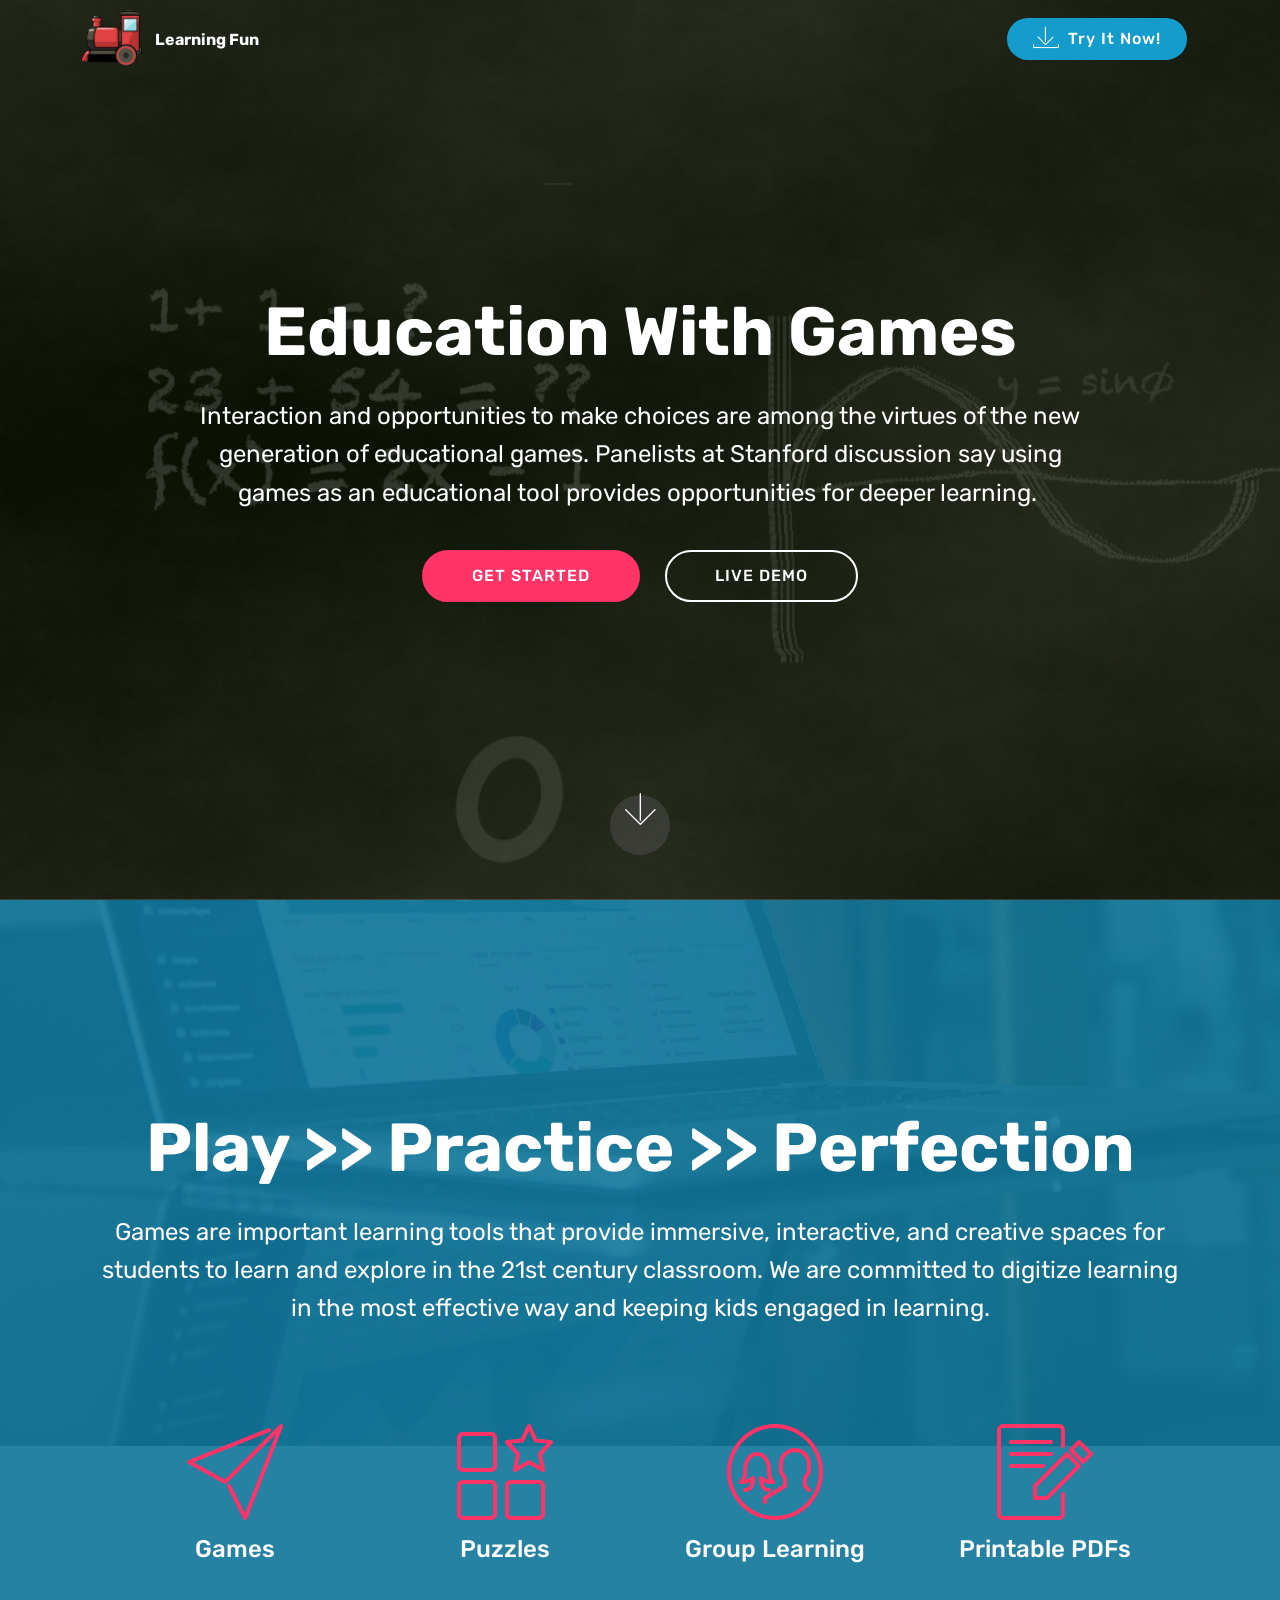
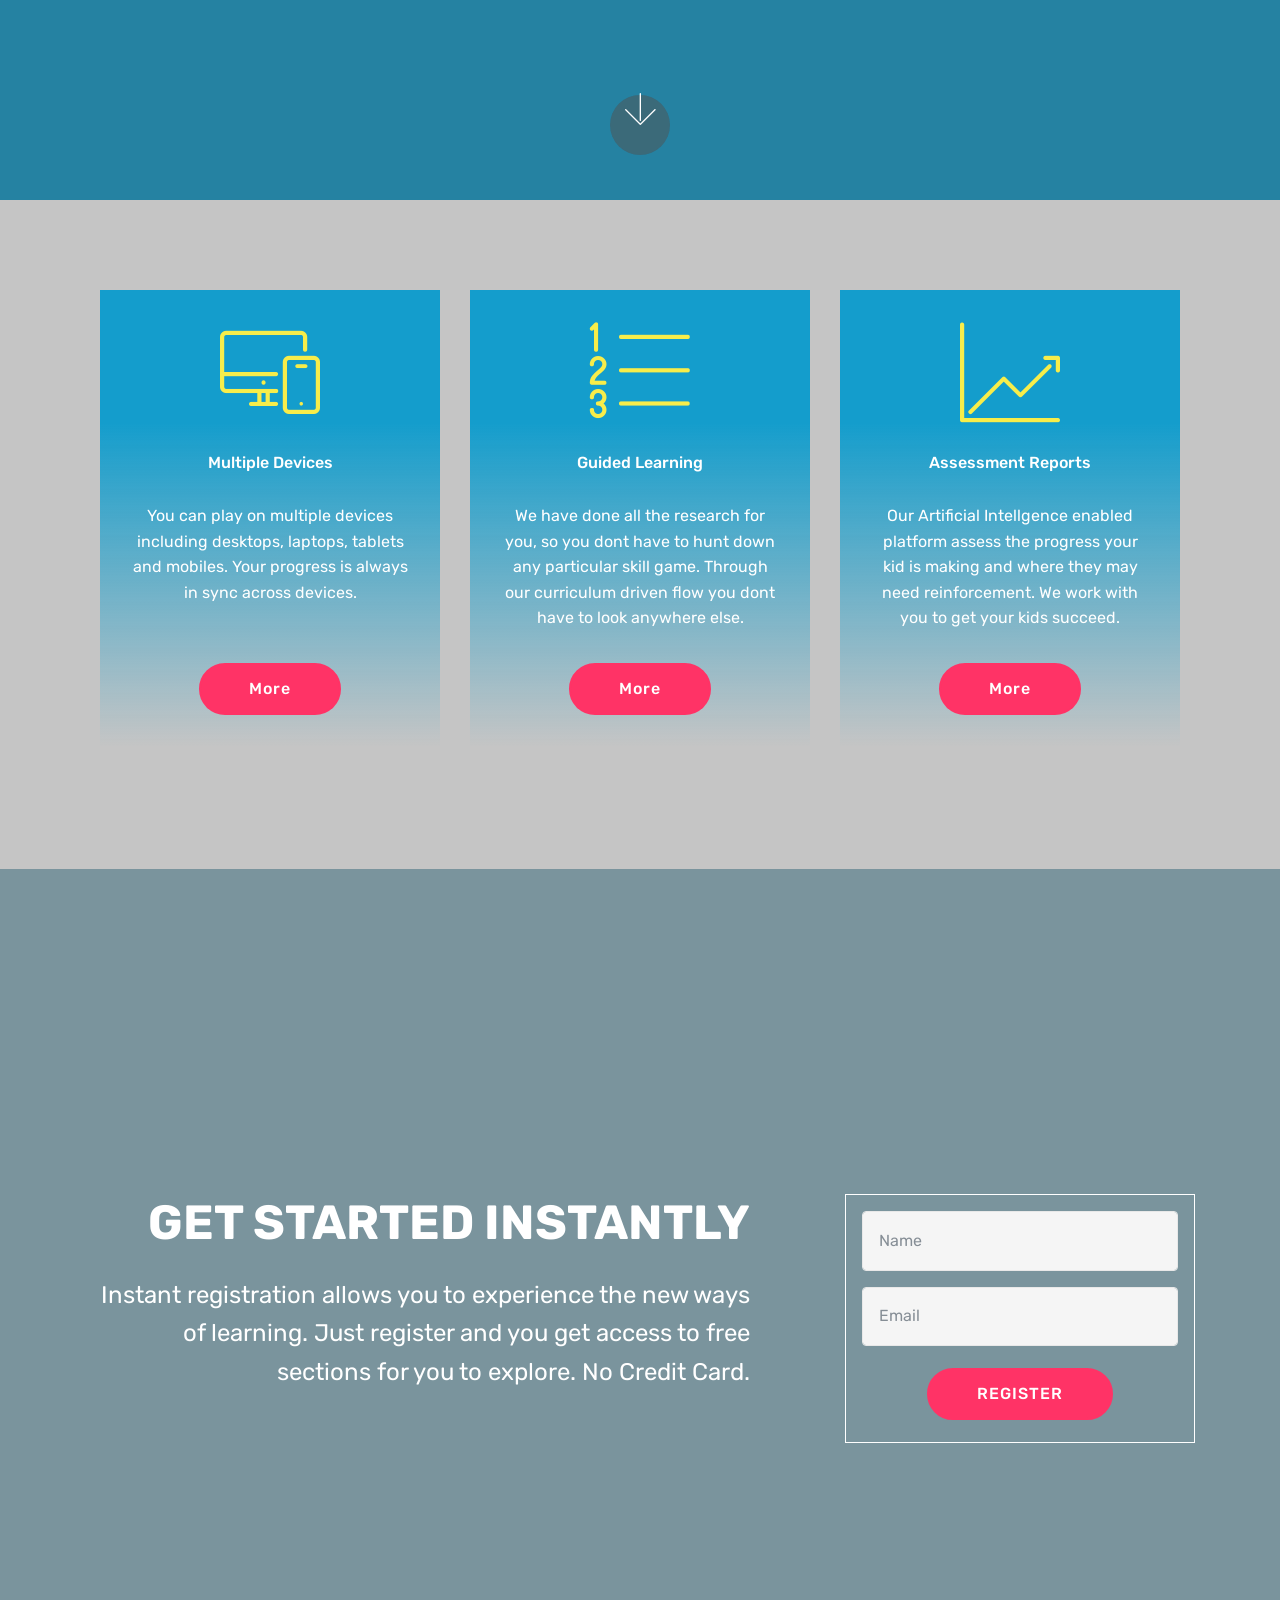
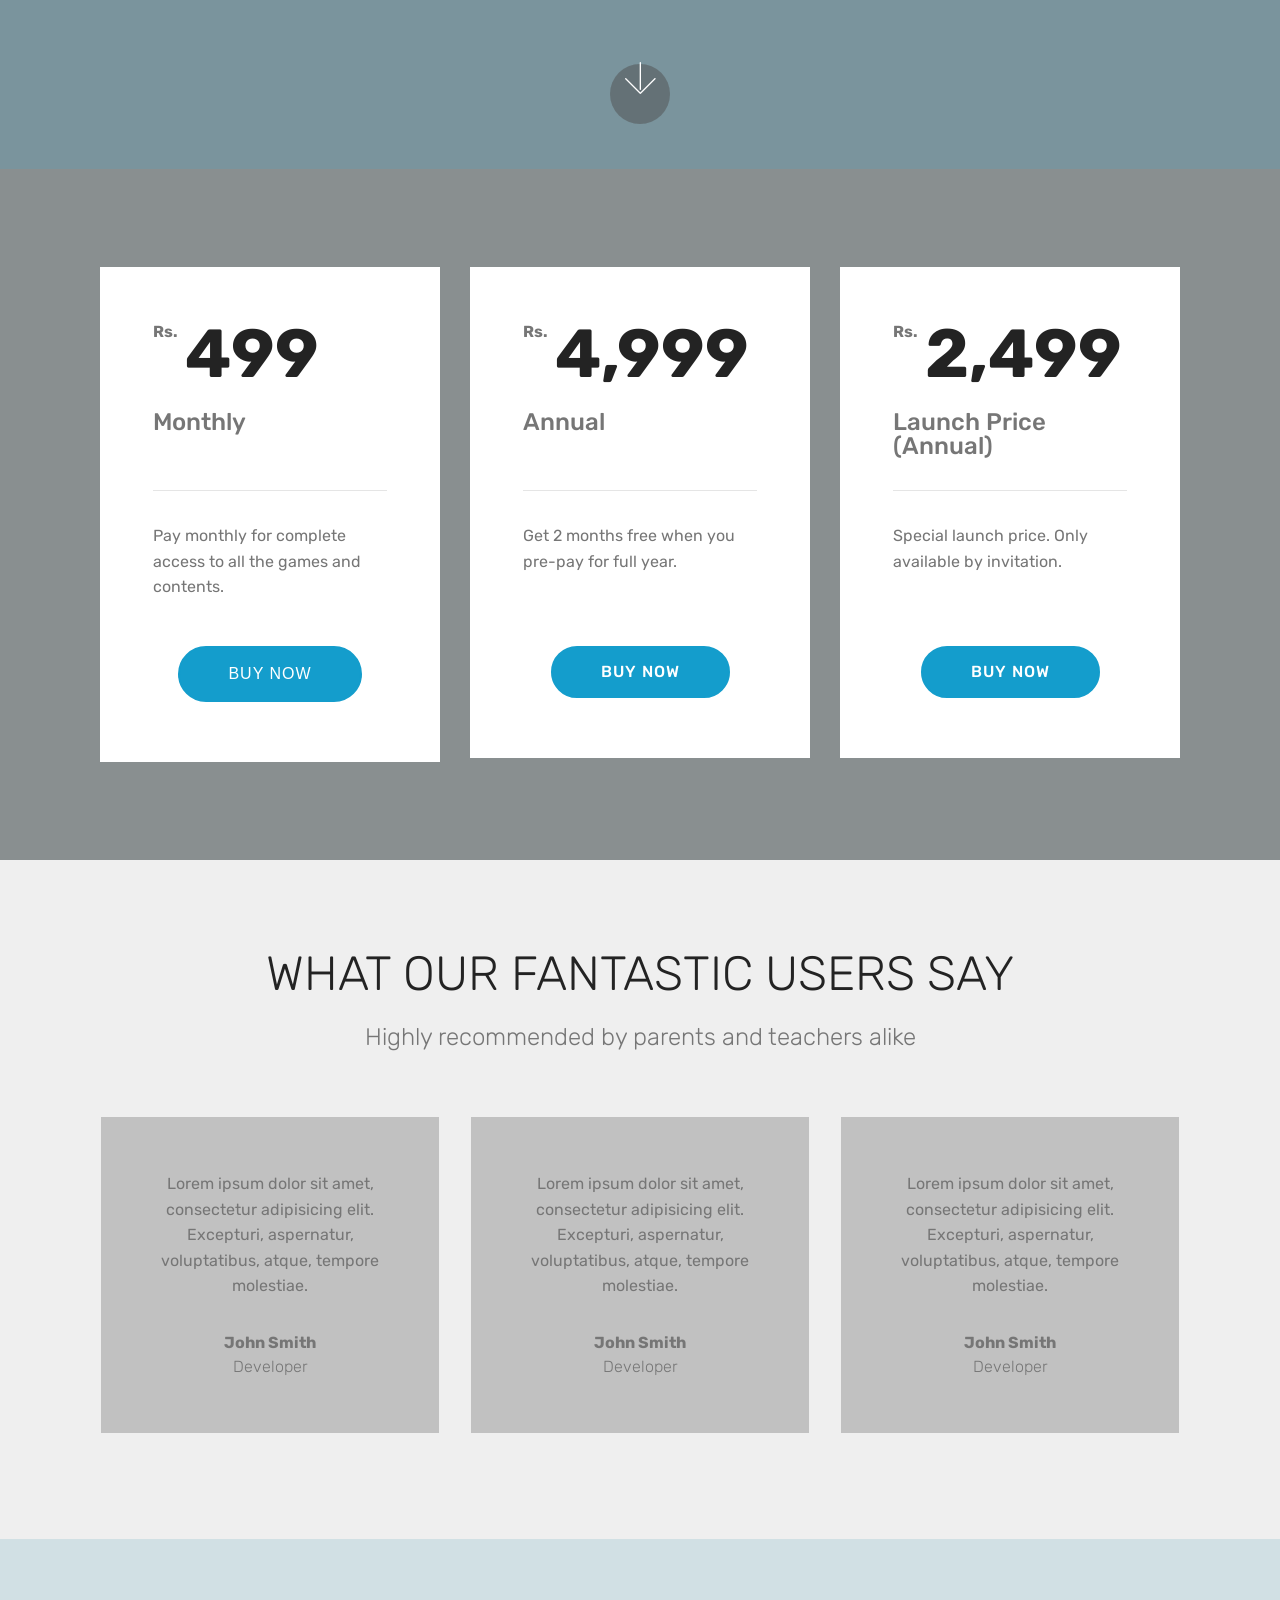
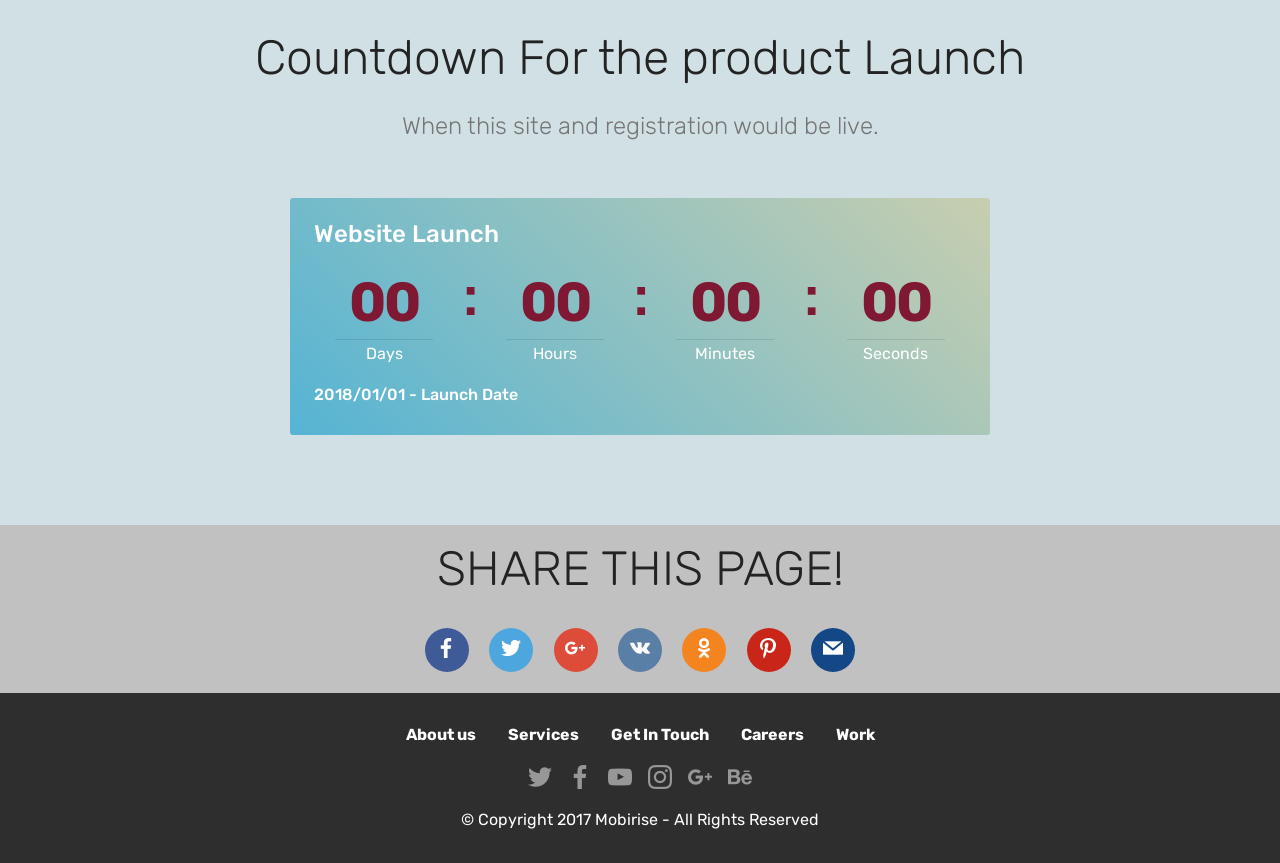
==== commit 42f8478f: "Update index.html" ====
--- a/index.html
+++ b/index.html
@@ -93,9 +93,9 @@
             <div class="media-container">
                 <div class="col-md-12 align-center">
                     <h1 class="mbr-section-title pb-3 mbr-white mbr-bold mbr-fonts-style display-1">
-                        Play >>> Practice >>> Perfection </h1>
+                        Play >> Practice >> Perfection </h1>
                     <p class="mbr-text pb-3 mbr-white mbr-fonts-style display-5">Games are important learning tools that provide immersive, interactive, and creative spaces for students to learn and explore in the 21st century classroom. We are committed to digitize learning in the most effective way and keeping kids engaged in learning.</p>
-                    <div class="mbr-section-btn align-center py-2"><a class="btn btn-md btn-secondary display-4" href="https://mobirise.com">MORE</a></div>
+            
 
                     <div class="icons-media-container mbr-white">
                         <div class="card col-12 col-md-6 col-lg-3">
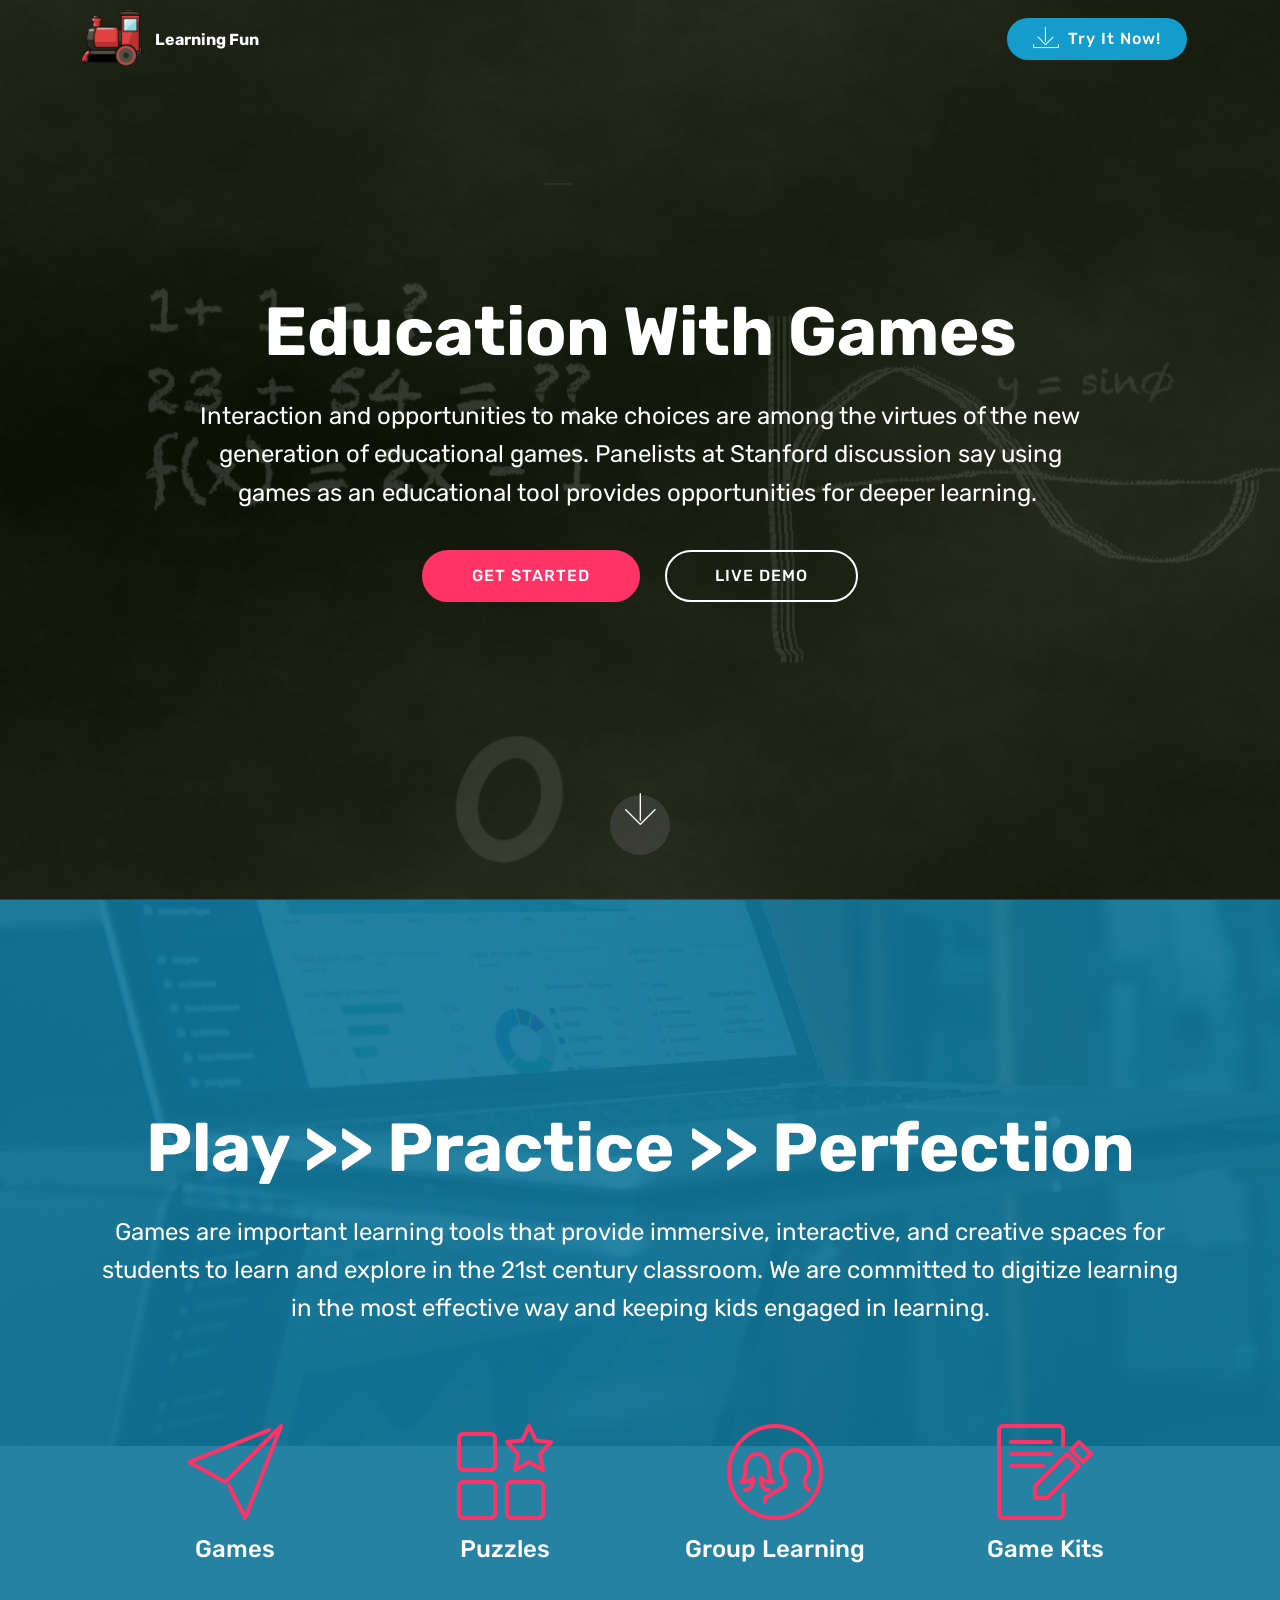
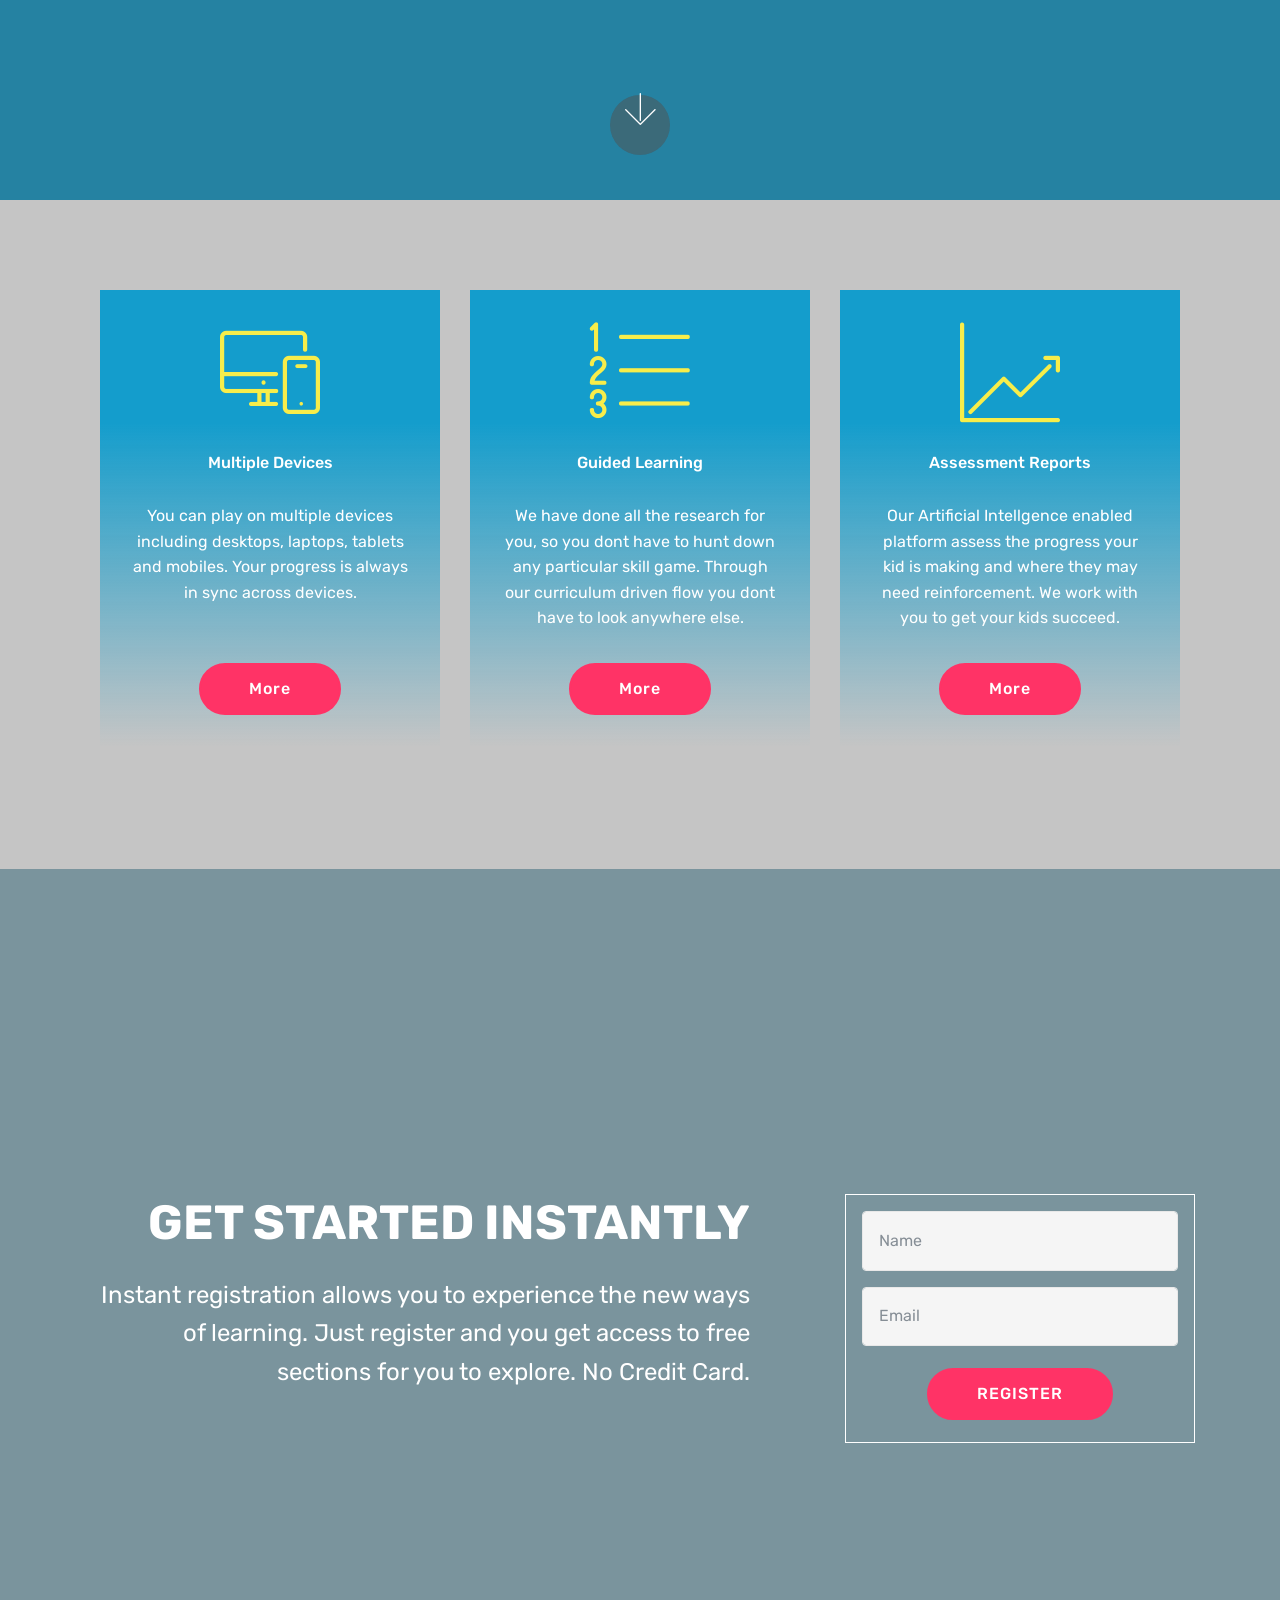
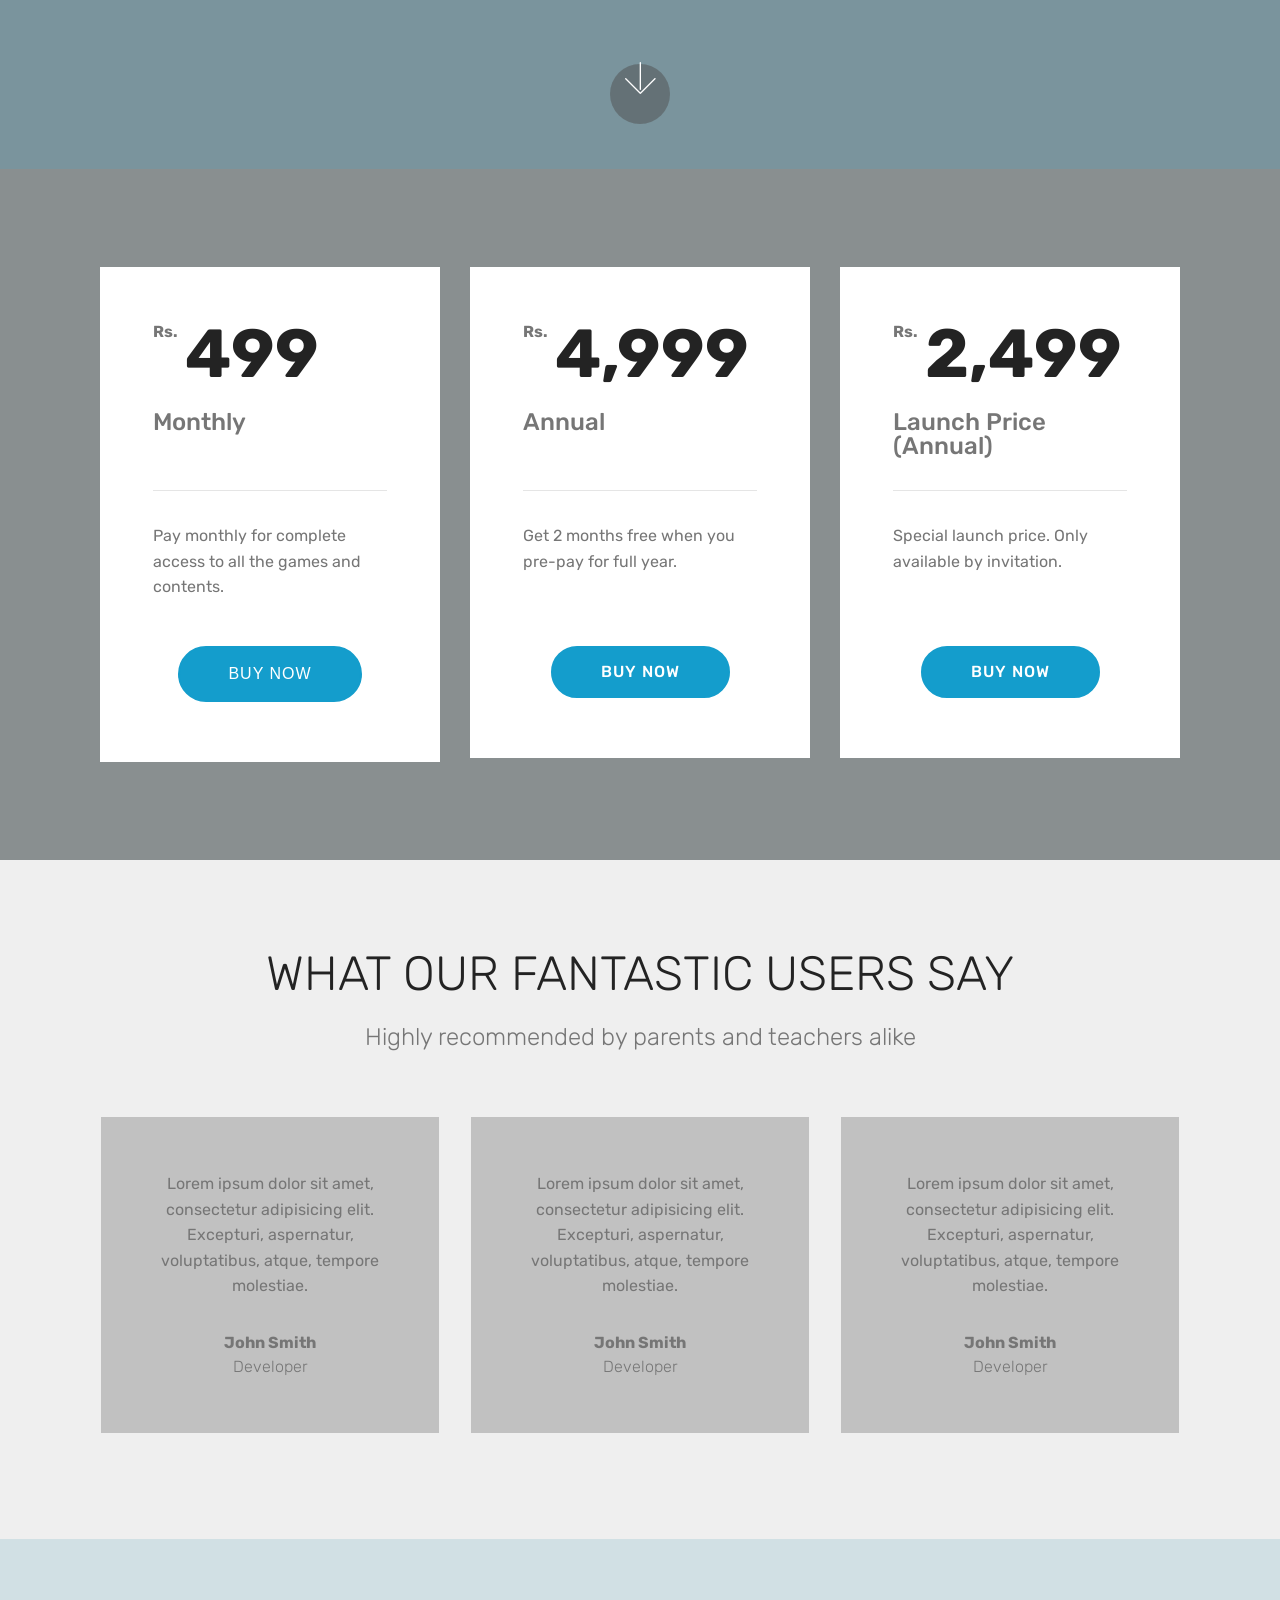
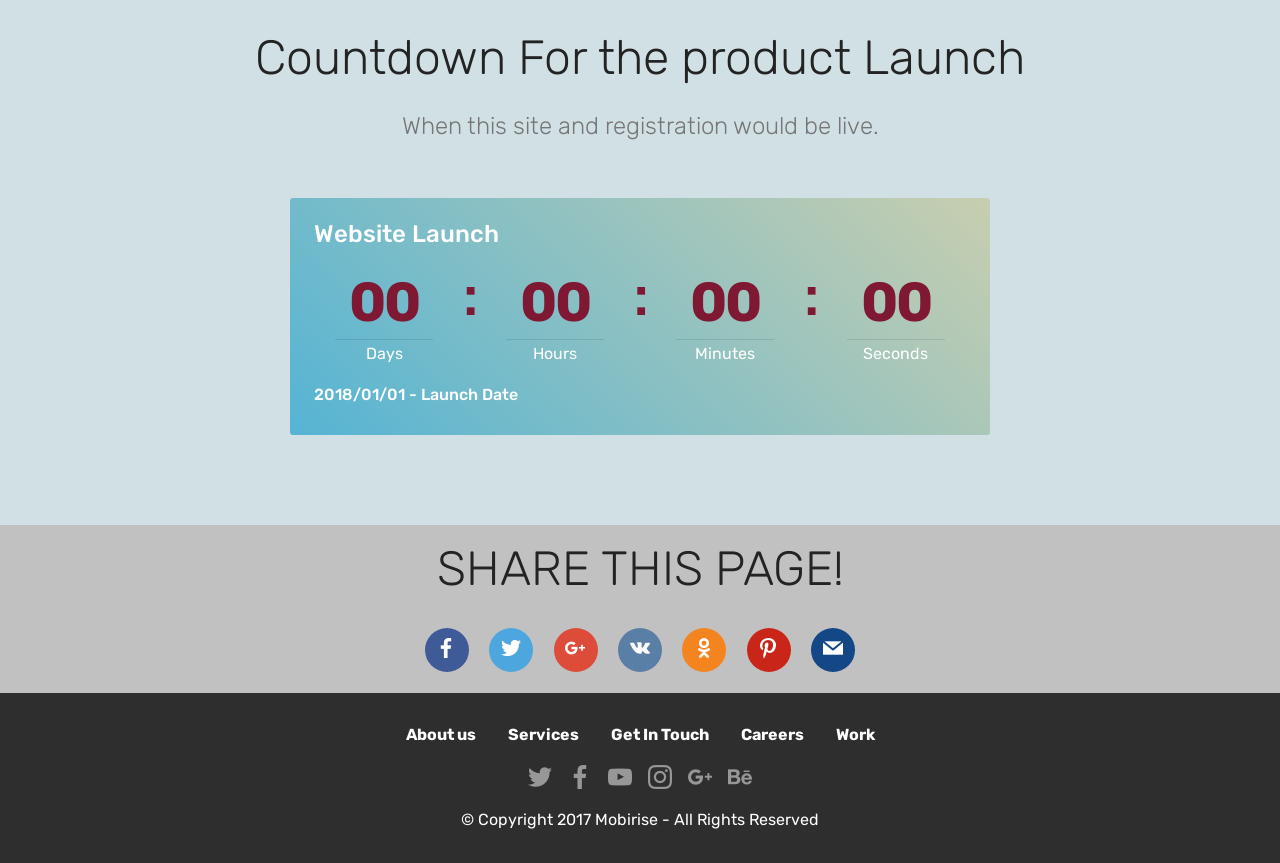
==== commit acf5de48: "Update index.html" ====
--- a/index.html
+++ b/index.html
@@ -135,7 +135,7 @@
                                 </a>
                             </div>
                             <h5 class="mbr-fonts-style display-5">
-                                Printable PDFs</h5>
+                                Game Kits</h5>
                         </div>
 
                     </div>
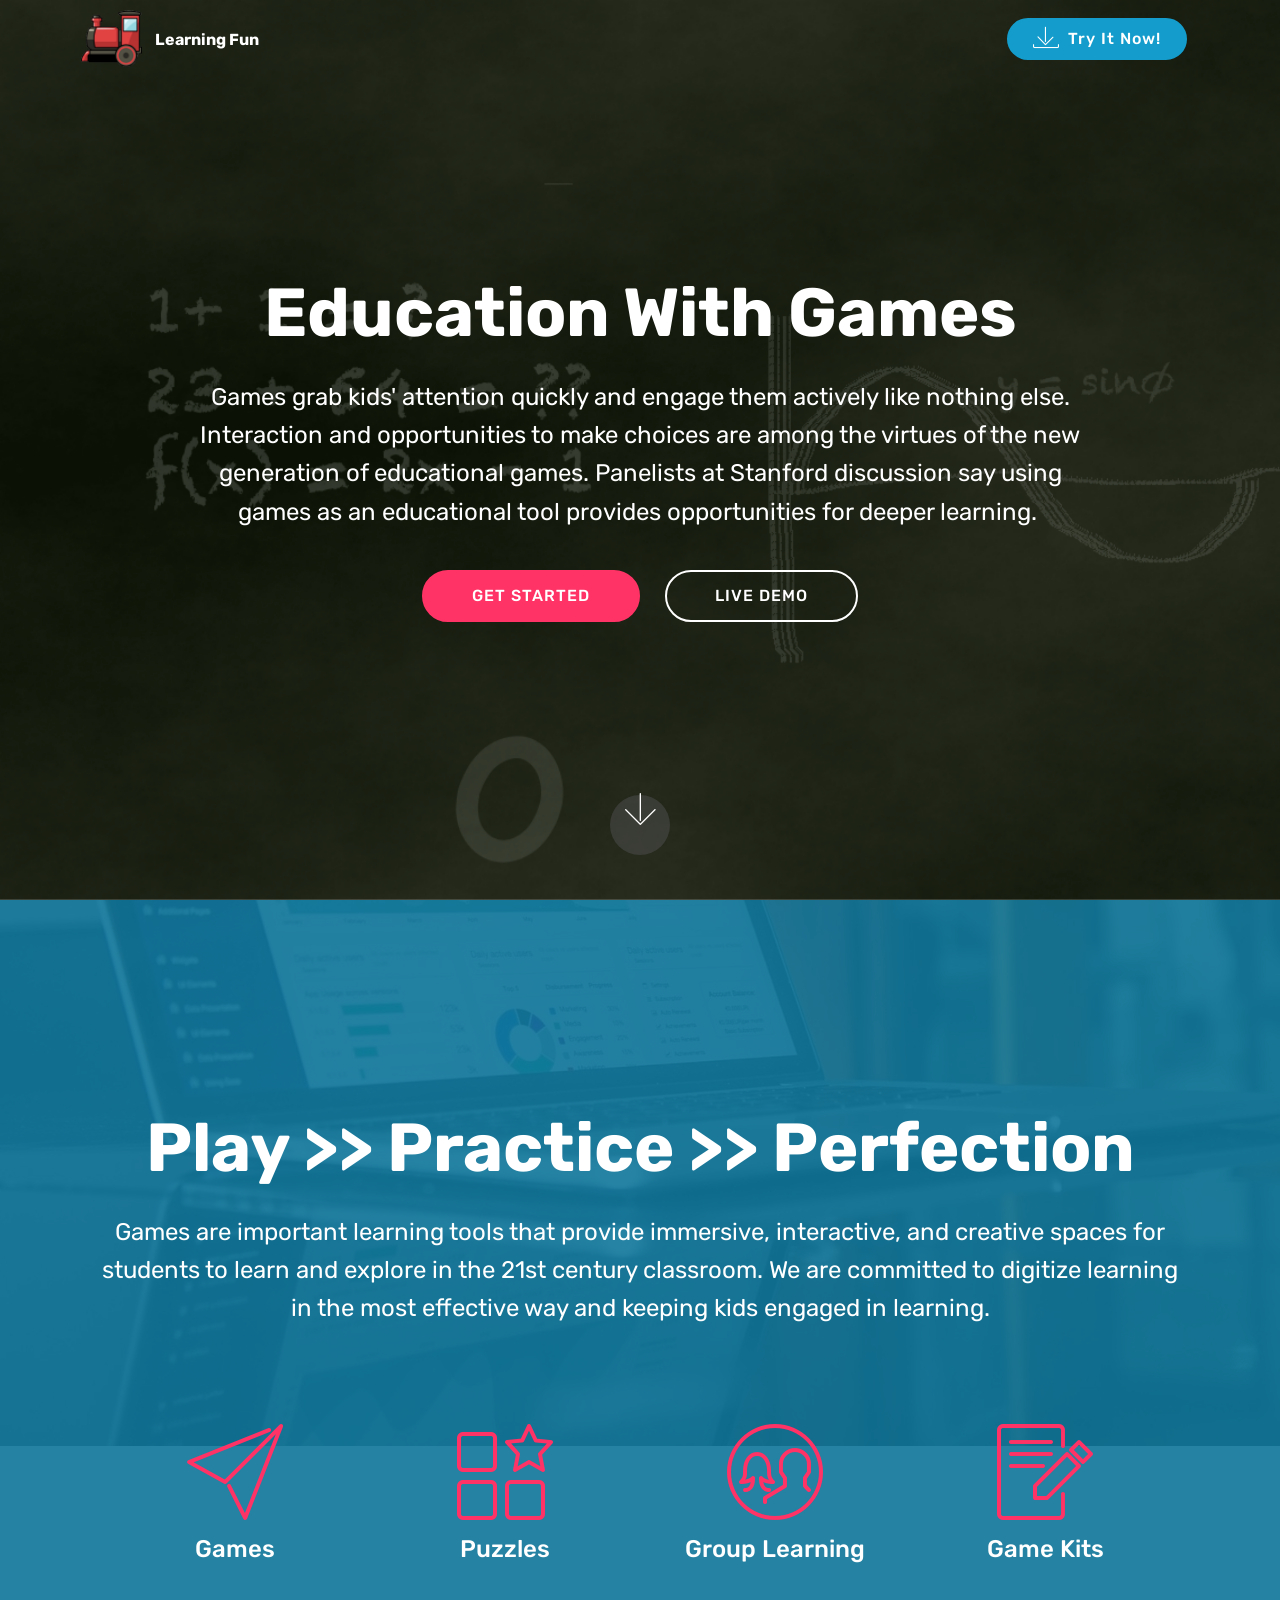
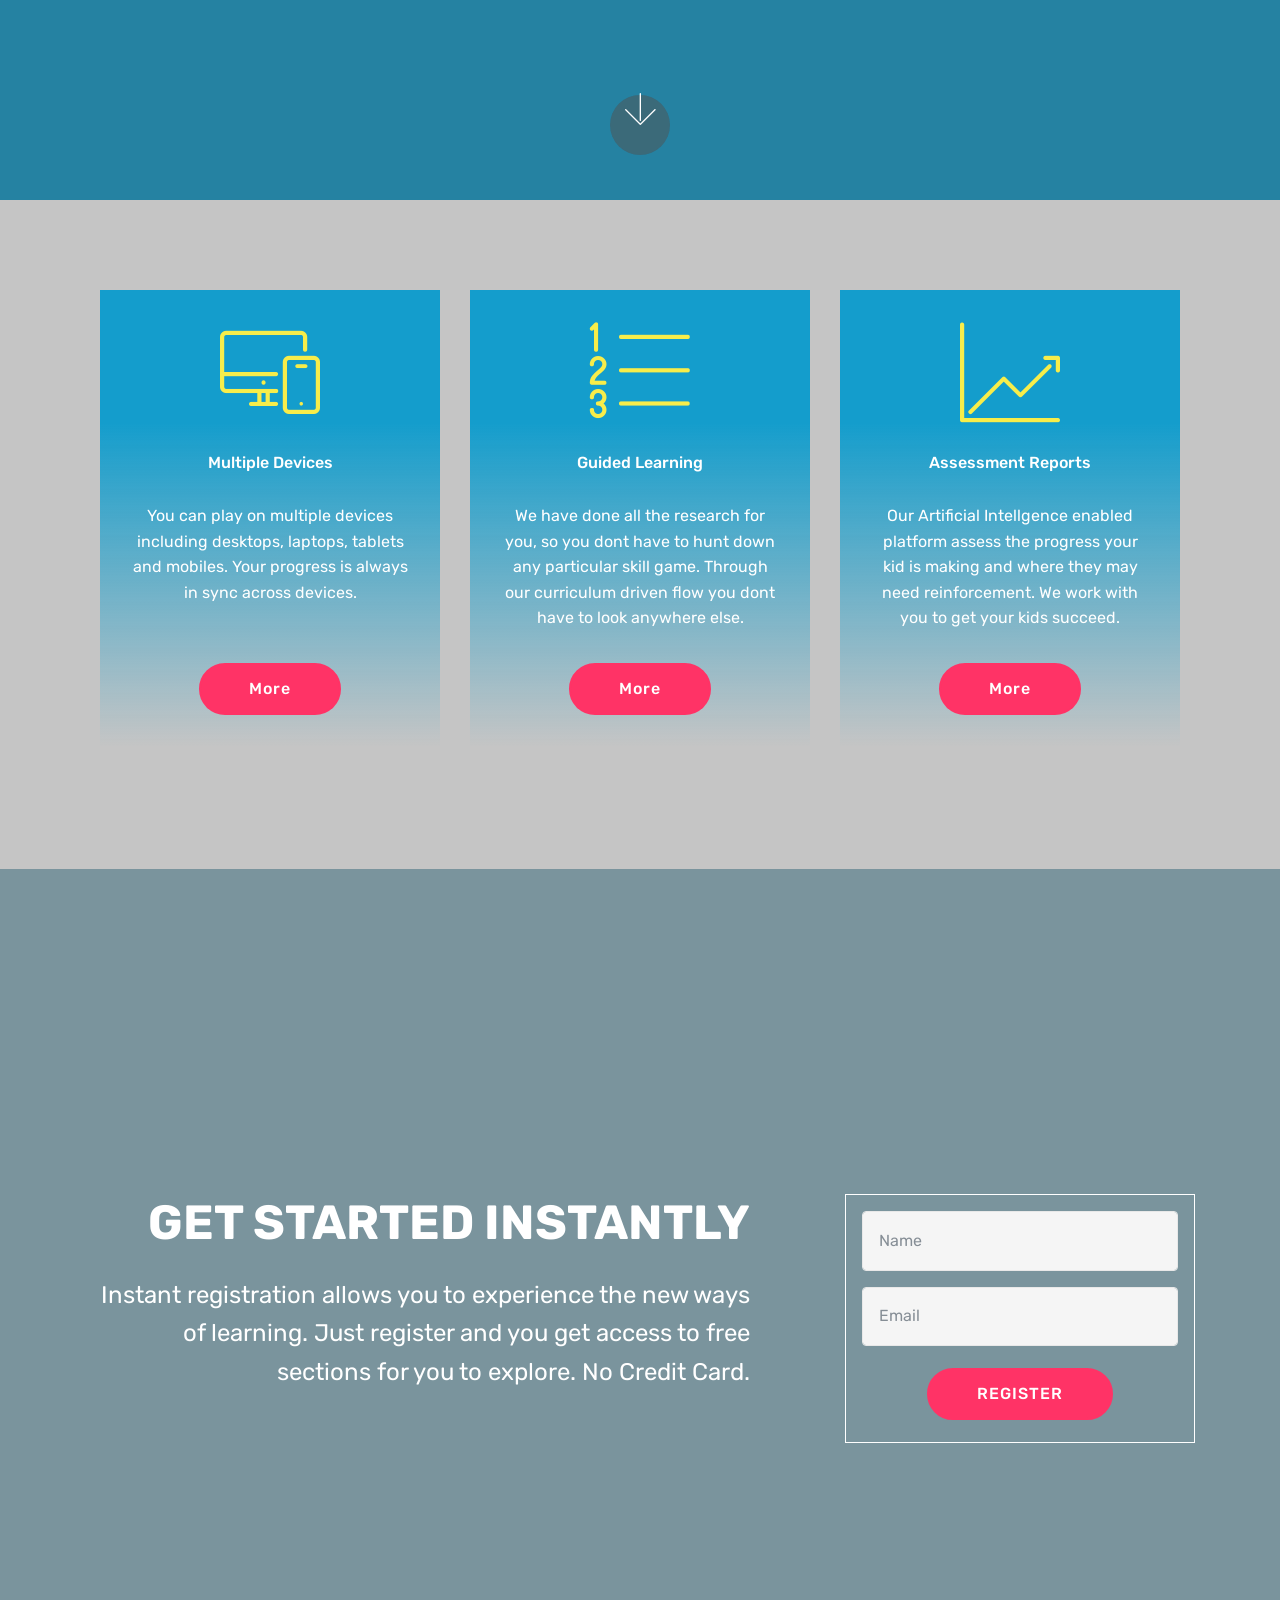
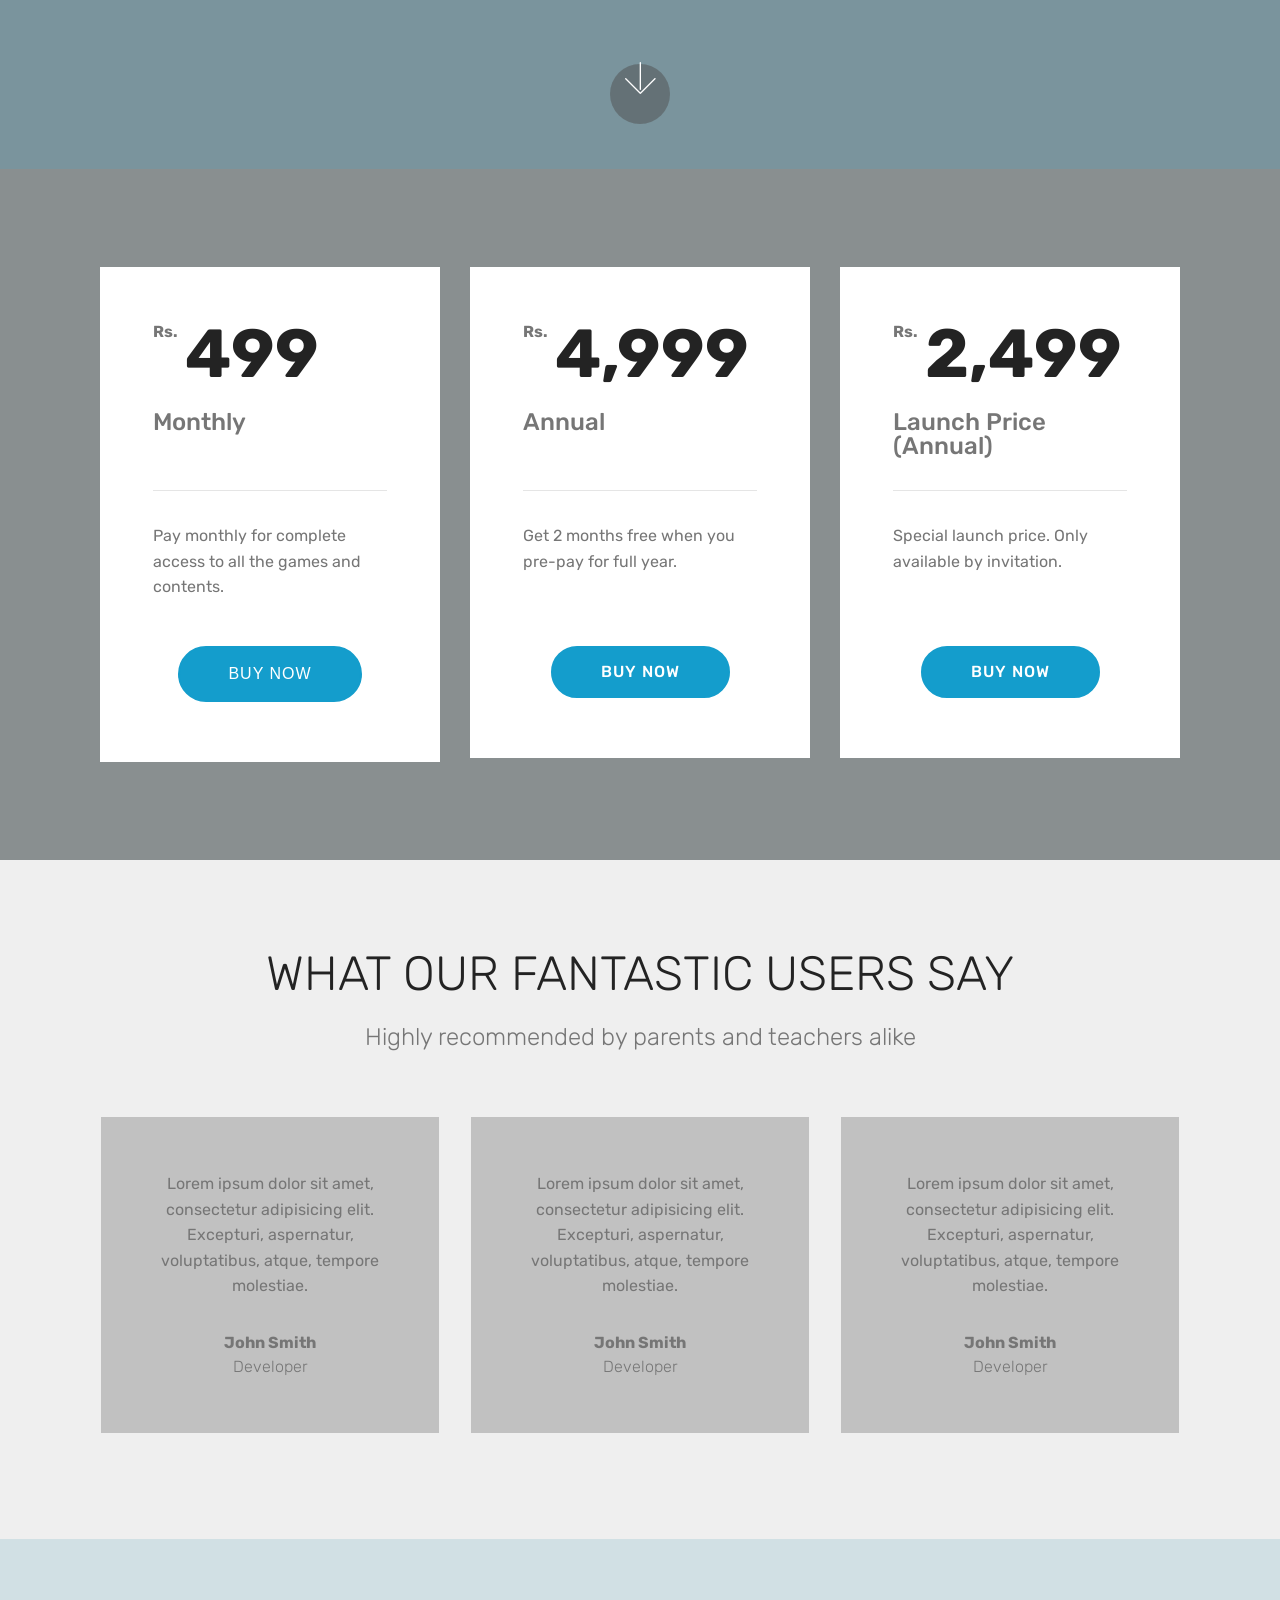
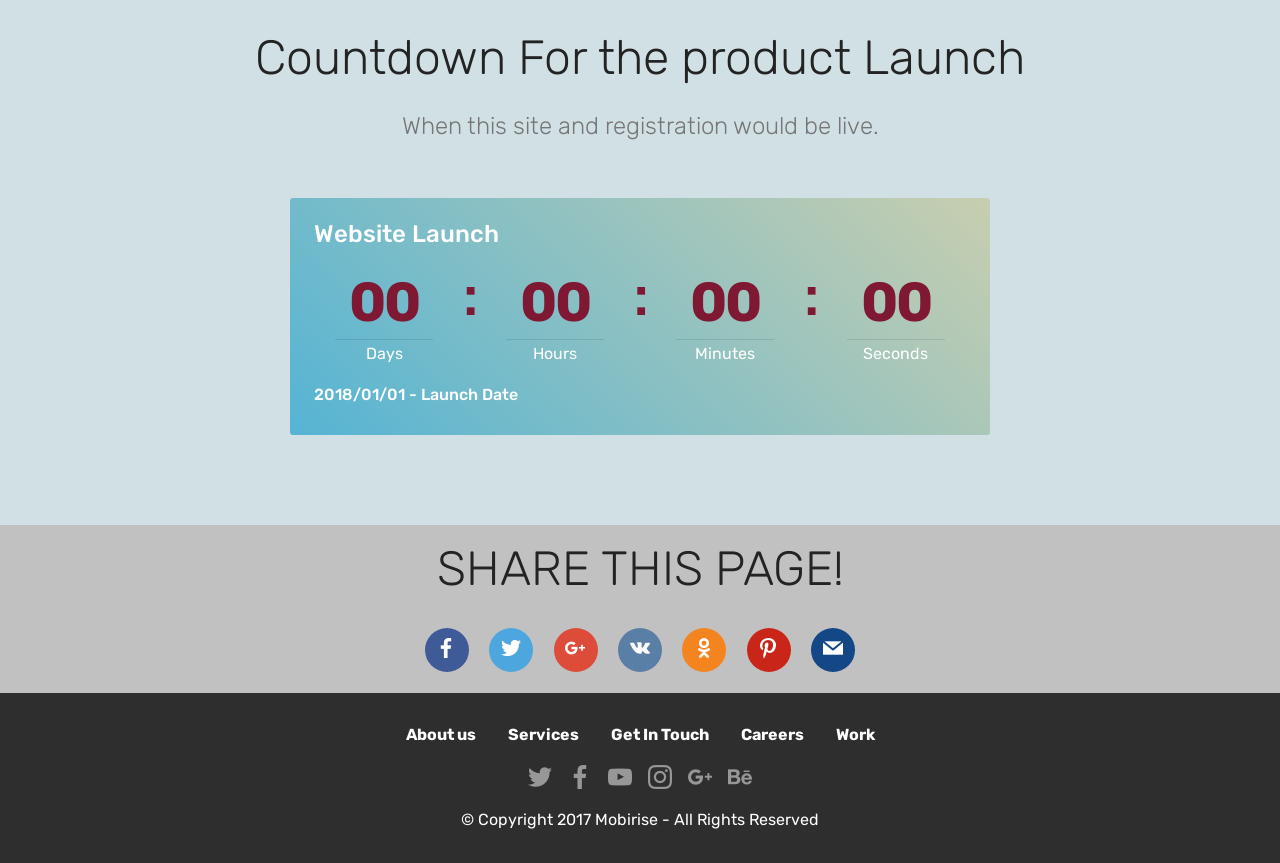
==== commit b1abcc78: "Update index.html" ====
--- a/index.html
+++ b/index.html
@@ -69,7 +69,7 @@
                 <h1 class="mbr-section-title mbr-bold pb-3 mbr-fonts-style display-1">
                     Education With Games</h1>
                 
-                <p class="mbr-text pb-3 mbr-fonts-style display-5">Interaction and opportunities to make choices are among the virtues of the new generation of educational games. Panelists at Stanford discussion say using games as an educational tool provides opportunities for deeper learning.&nbsp;</p>
+                <p class="mbr-text pb-3 mbr-fonts-style display-5">Games grab kids' attention quickly and engage them actively like nothing else. Interaction and opportunities to make choices are among the virtues of the new generation of educational games. Panelists at Stanford discussion say using games as an educational tool provides opportunities for deeper learning.&nbsp;</p>
                 <div class="mbr-section-btn"><a class="btn btn-md btn-secondary display-4" href="index.html#header15-p">GET STARTED</a>
                     <a class="btn btn-md btn-white-outline display-4" href="index.html#header12-n">LIVE DEMO</a></div>
             </div>
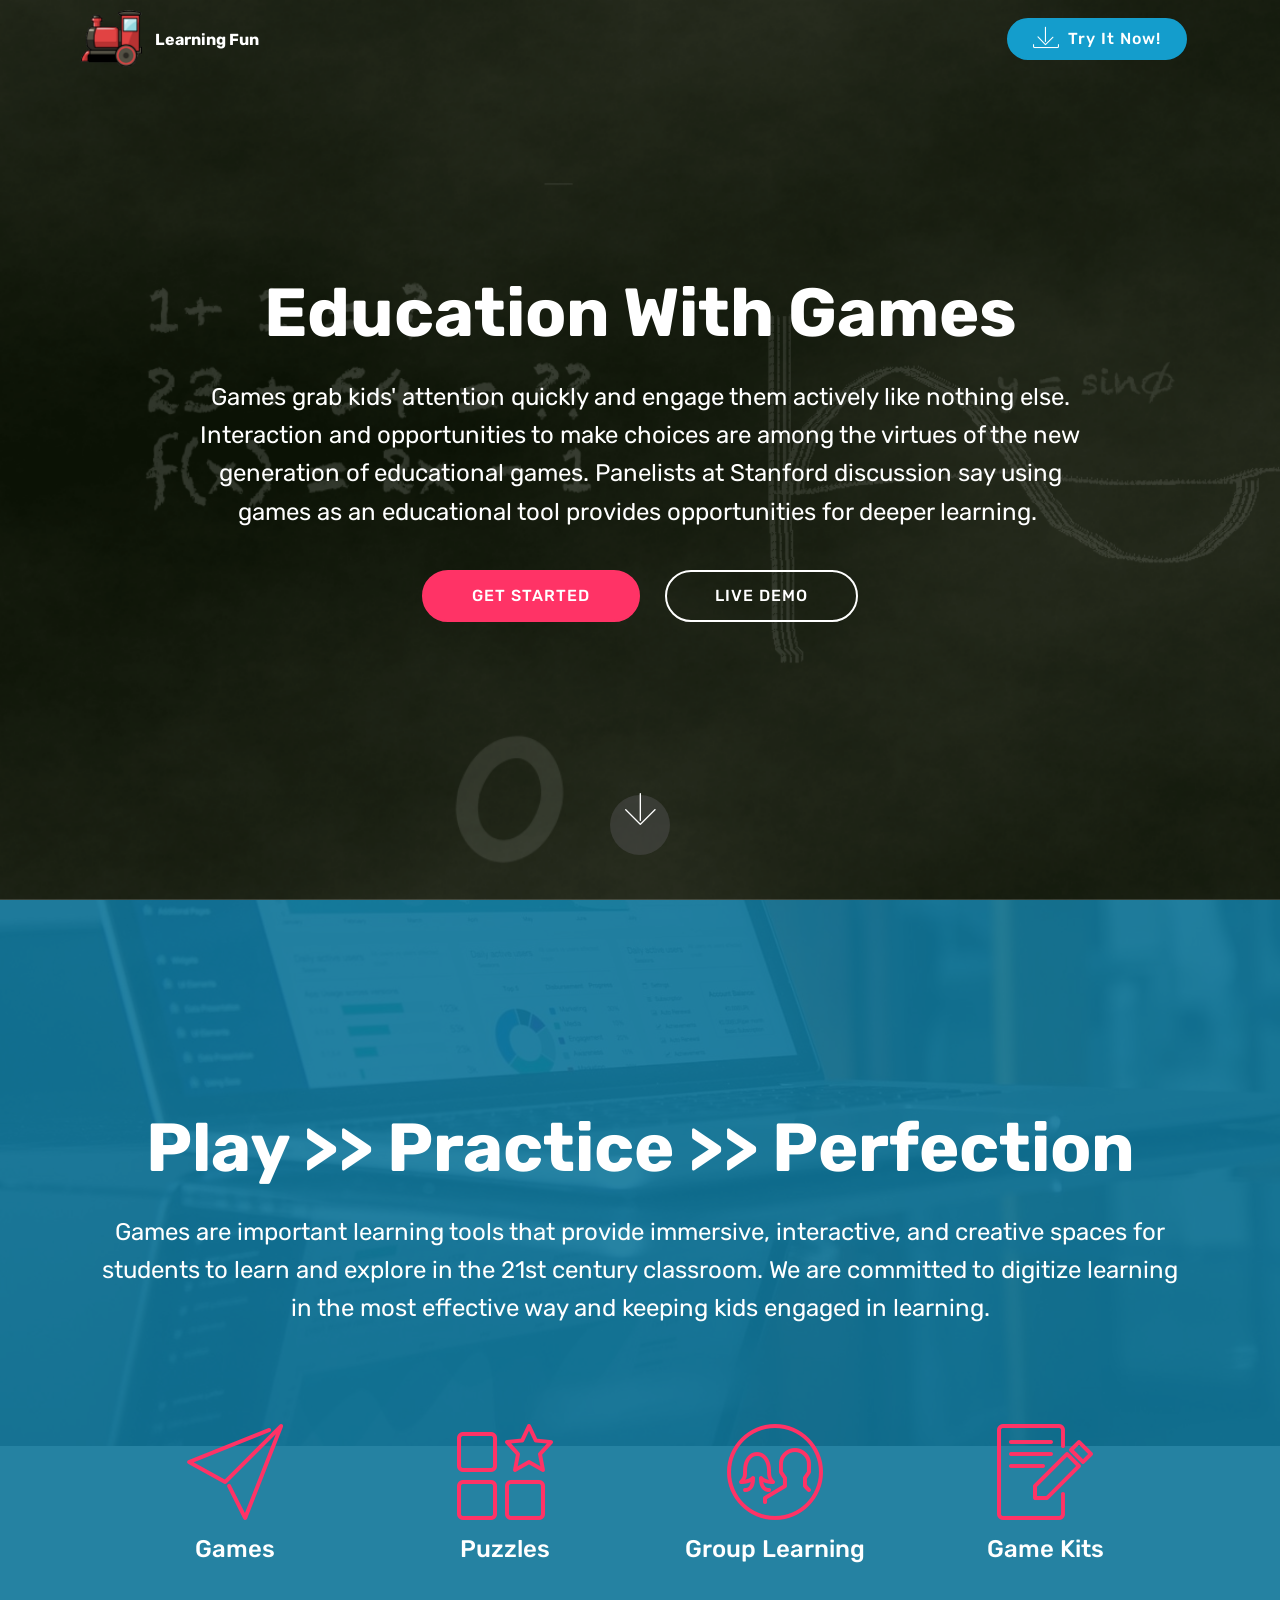
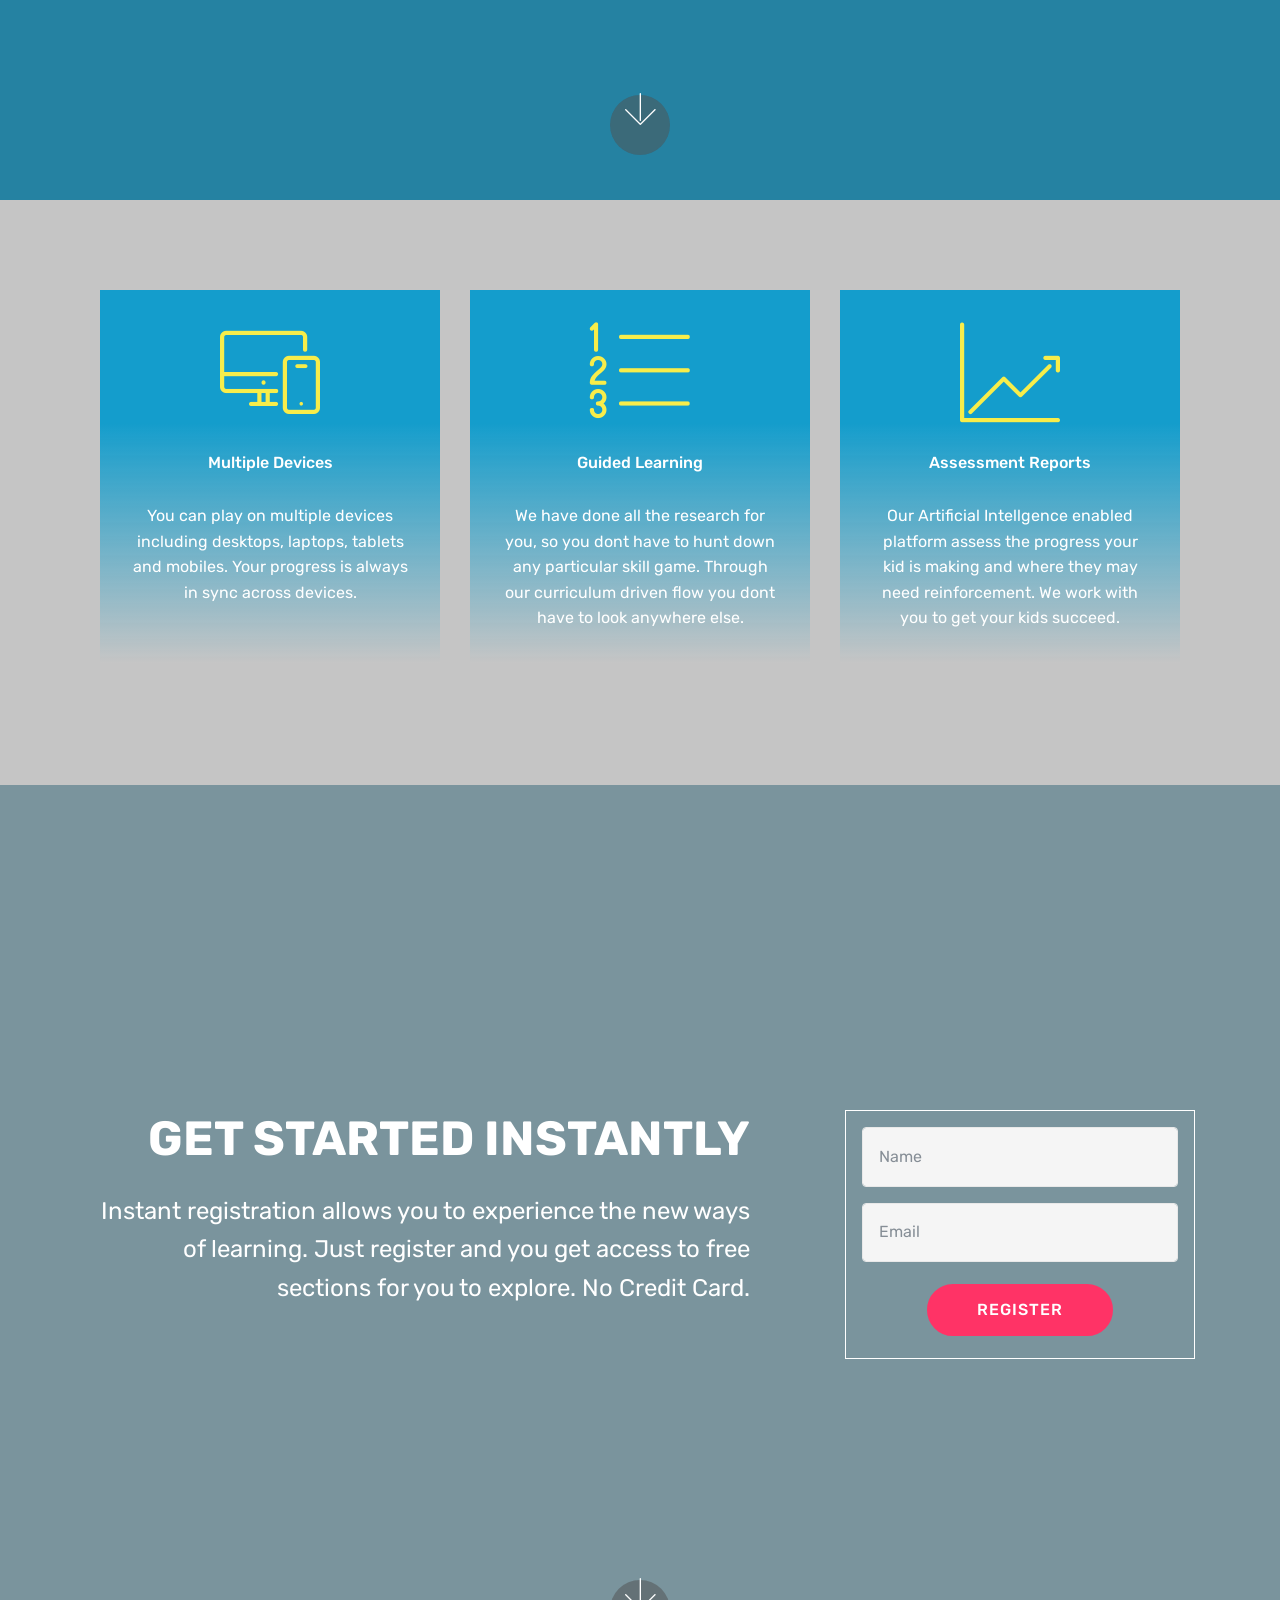
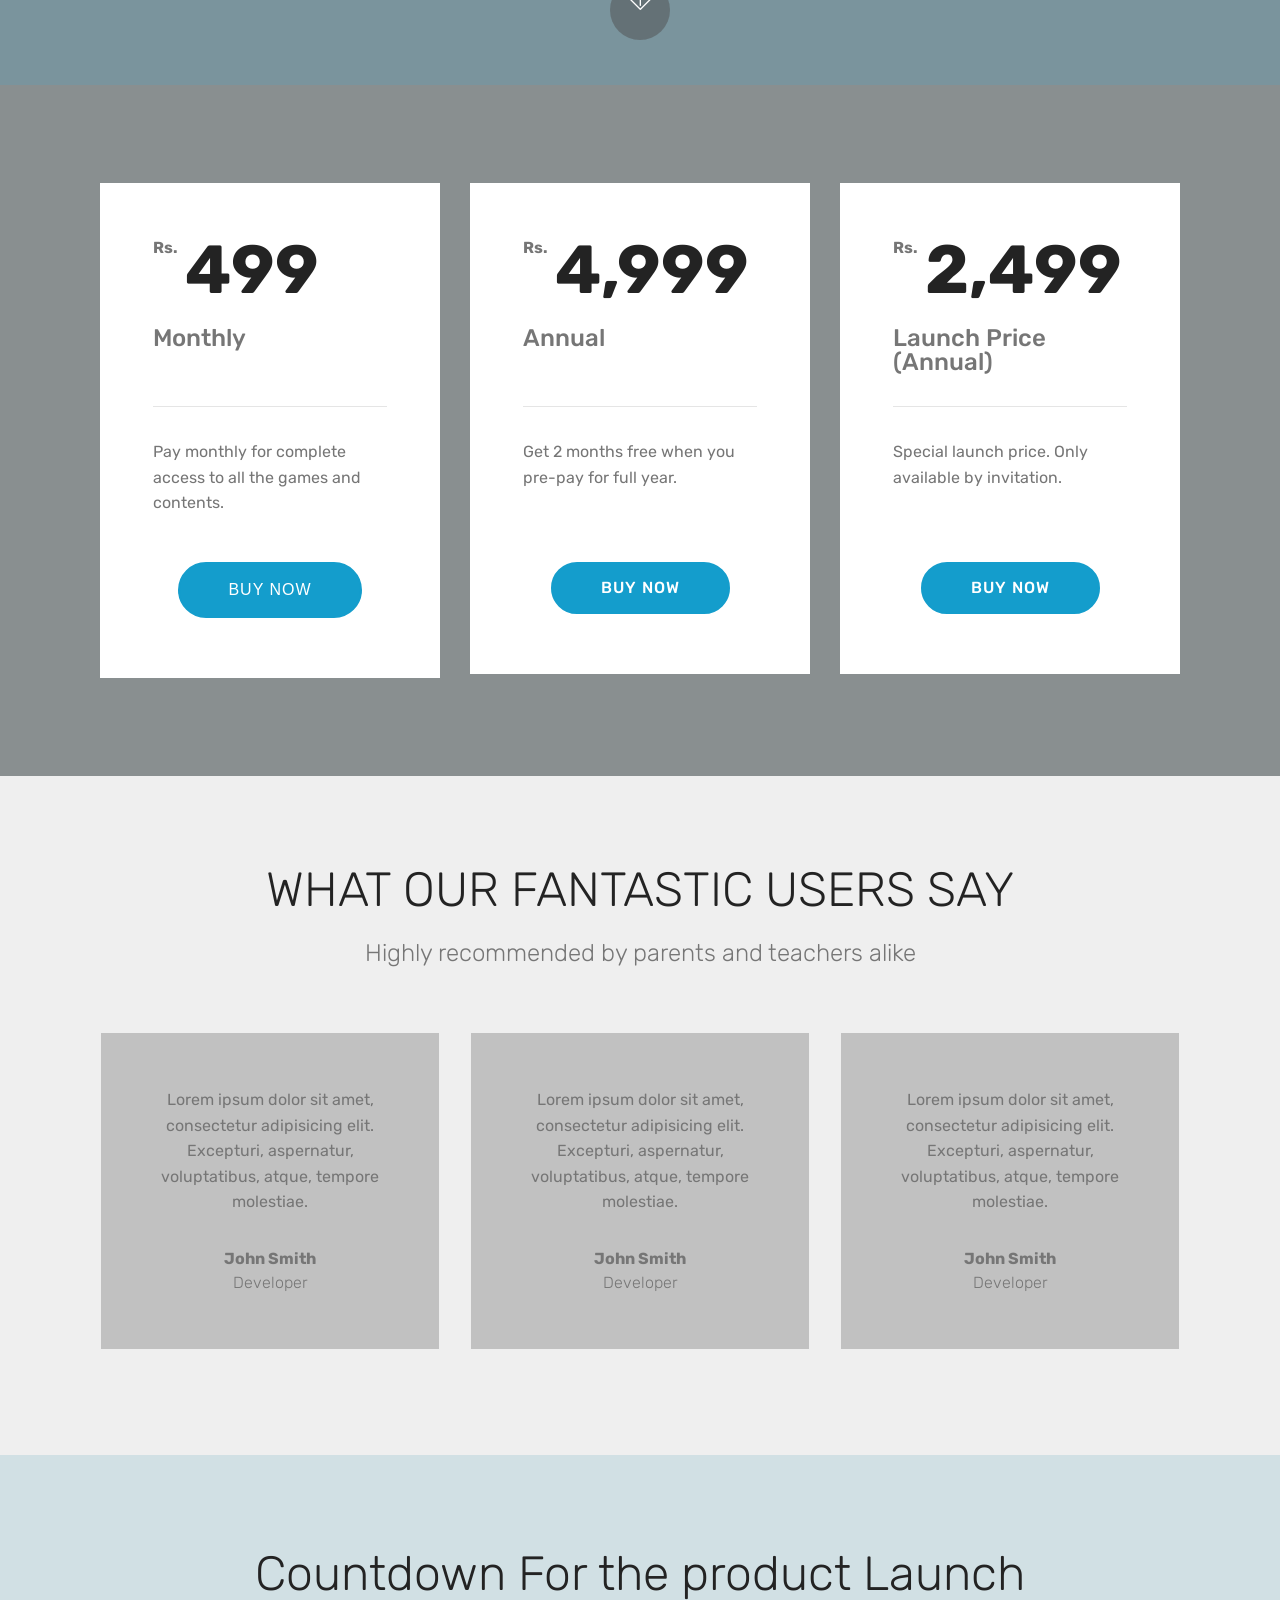
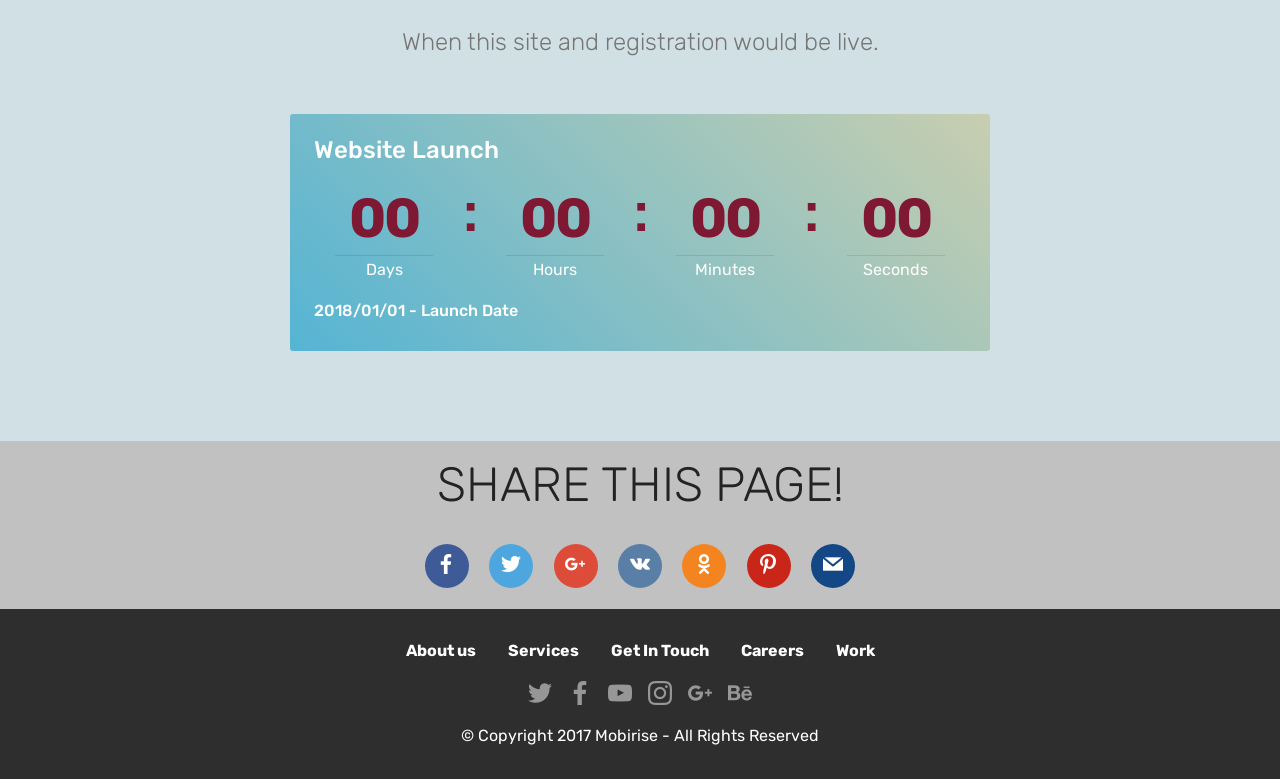
==== commit f225a679: "Update index.html" ====
--- a/index.html
+++ b/index.html
@@ -169,11 +169,7 @@
                         Multiple Devices</h4>
                     <p class="mbr-text mbr-fonts-style display-7">
                        You can play on multiple devices including desktops, laptops, tablets and mobiles. Your progress is always in sync across devices.<br><br></p>
-                    <div class="mbr-section-btn text-center">
-                        <a href="https://mobirise.com" class="btn btn-secondary display-4">
-                            More
-                        </a>
-                    </div>
+
                 </div>
             </div>
 
@@ -186,11 +182,7 @@
                         Guided Learning</h4>
                     <p class="mbr-text mbr-fonts-style display-7">
                        We have done all the research for you, so you dont have to hunt down any particular skill game. Through our curriculum driven flow you dont have to look anywhere else.</p>
-                    <div class="mbr-section-btn text-center">
-                        <a href="https://mobirise.com" class="btn btn-secondary display-4">
-                            More
-                        </a>
-                    </div>
+
                 </div>
             </div>
 
@@ -203,11 +195,7 @@
                         Assessment Reports</h4>
                     <p class="mbr-text mbr-fonts-style display-7">
                        Our Artificial Intellgence enabled platform assess the progress your kid is making and where they may need reinforcement. We work with you to get your kids succeed.</p>
-                    <div class="mbr-section-btn text-center">
-                        <a href="https://mobirise.com" class="btn btn-secondary display-4">
-                            More
-                        </a>
-                    </div>
+
                 </div>
             </div>
 
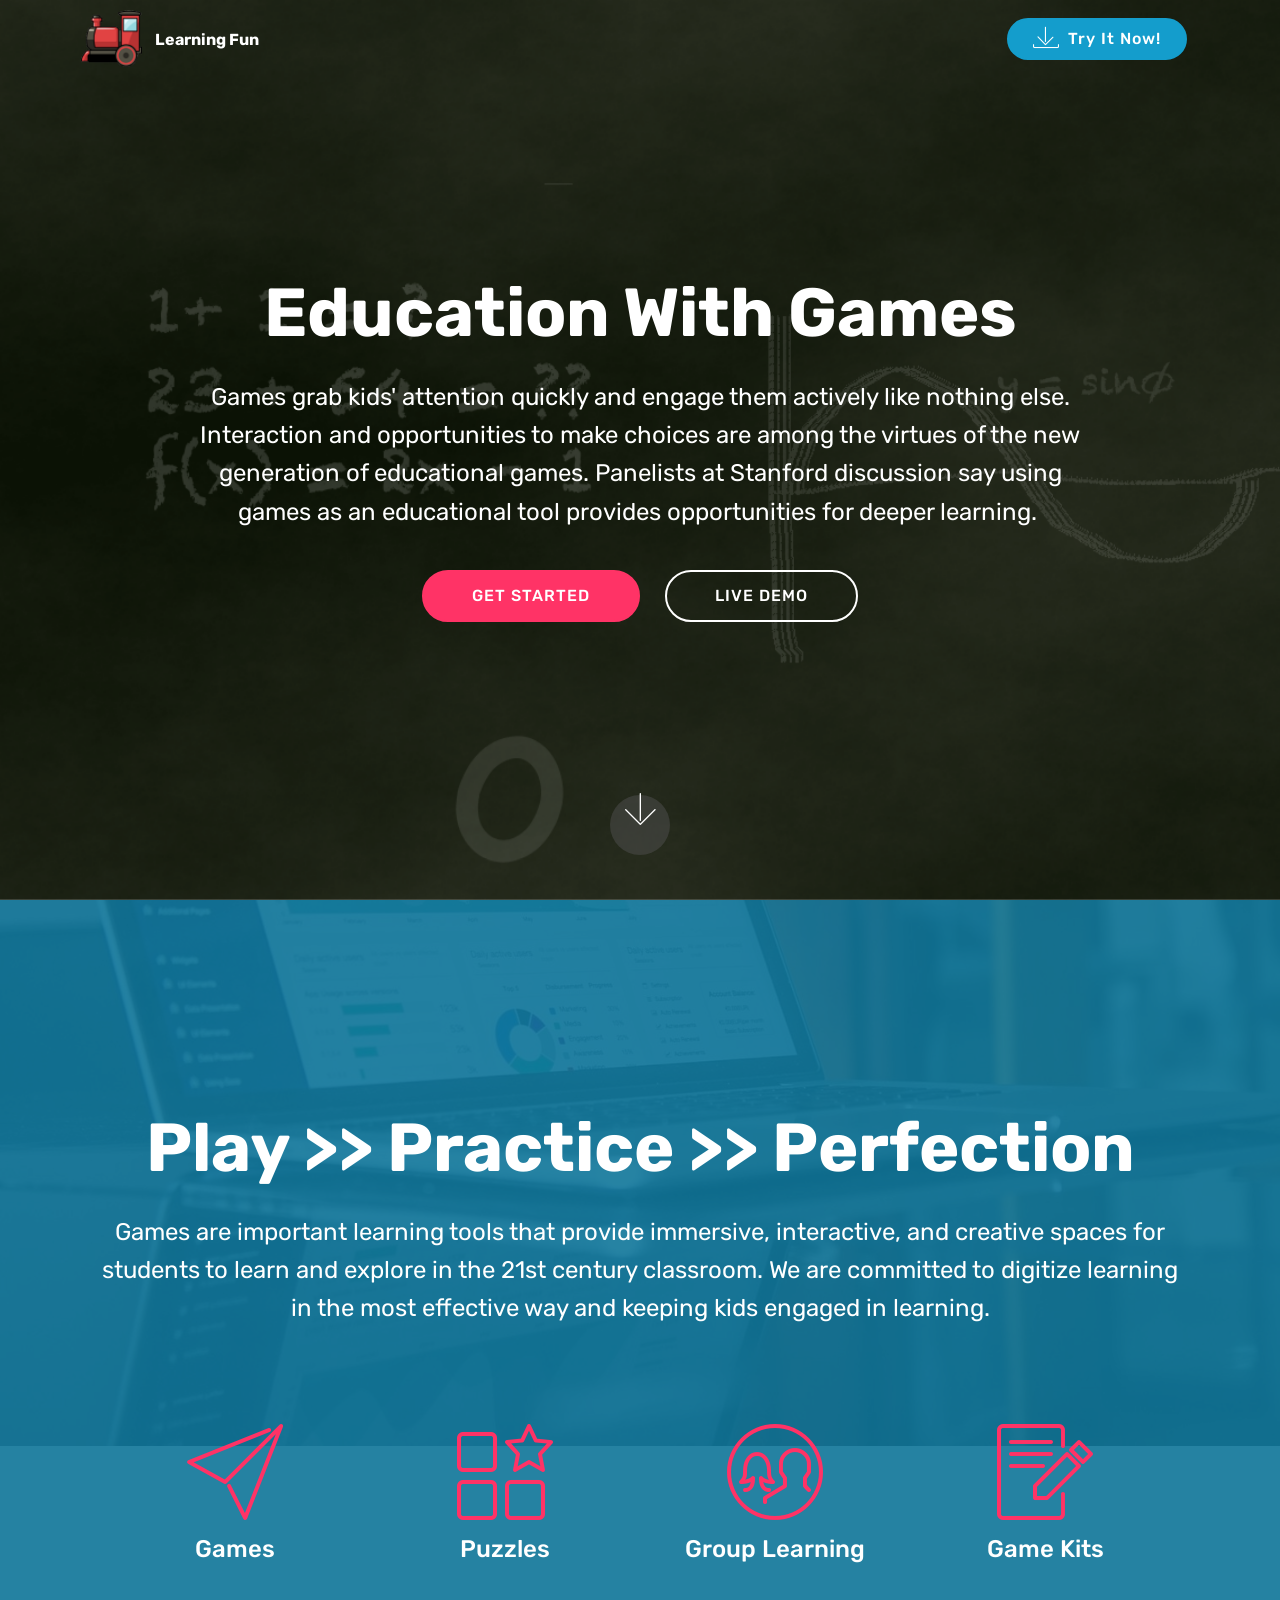
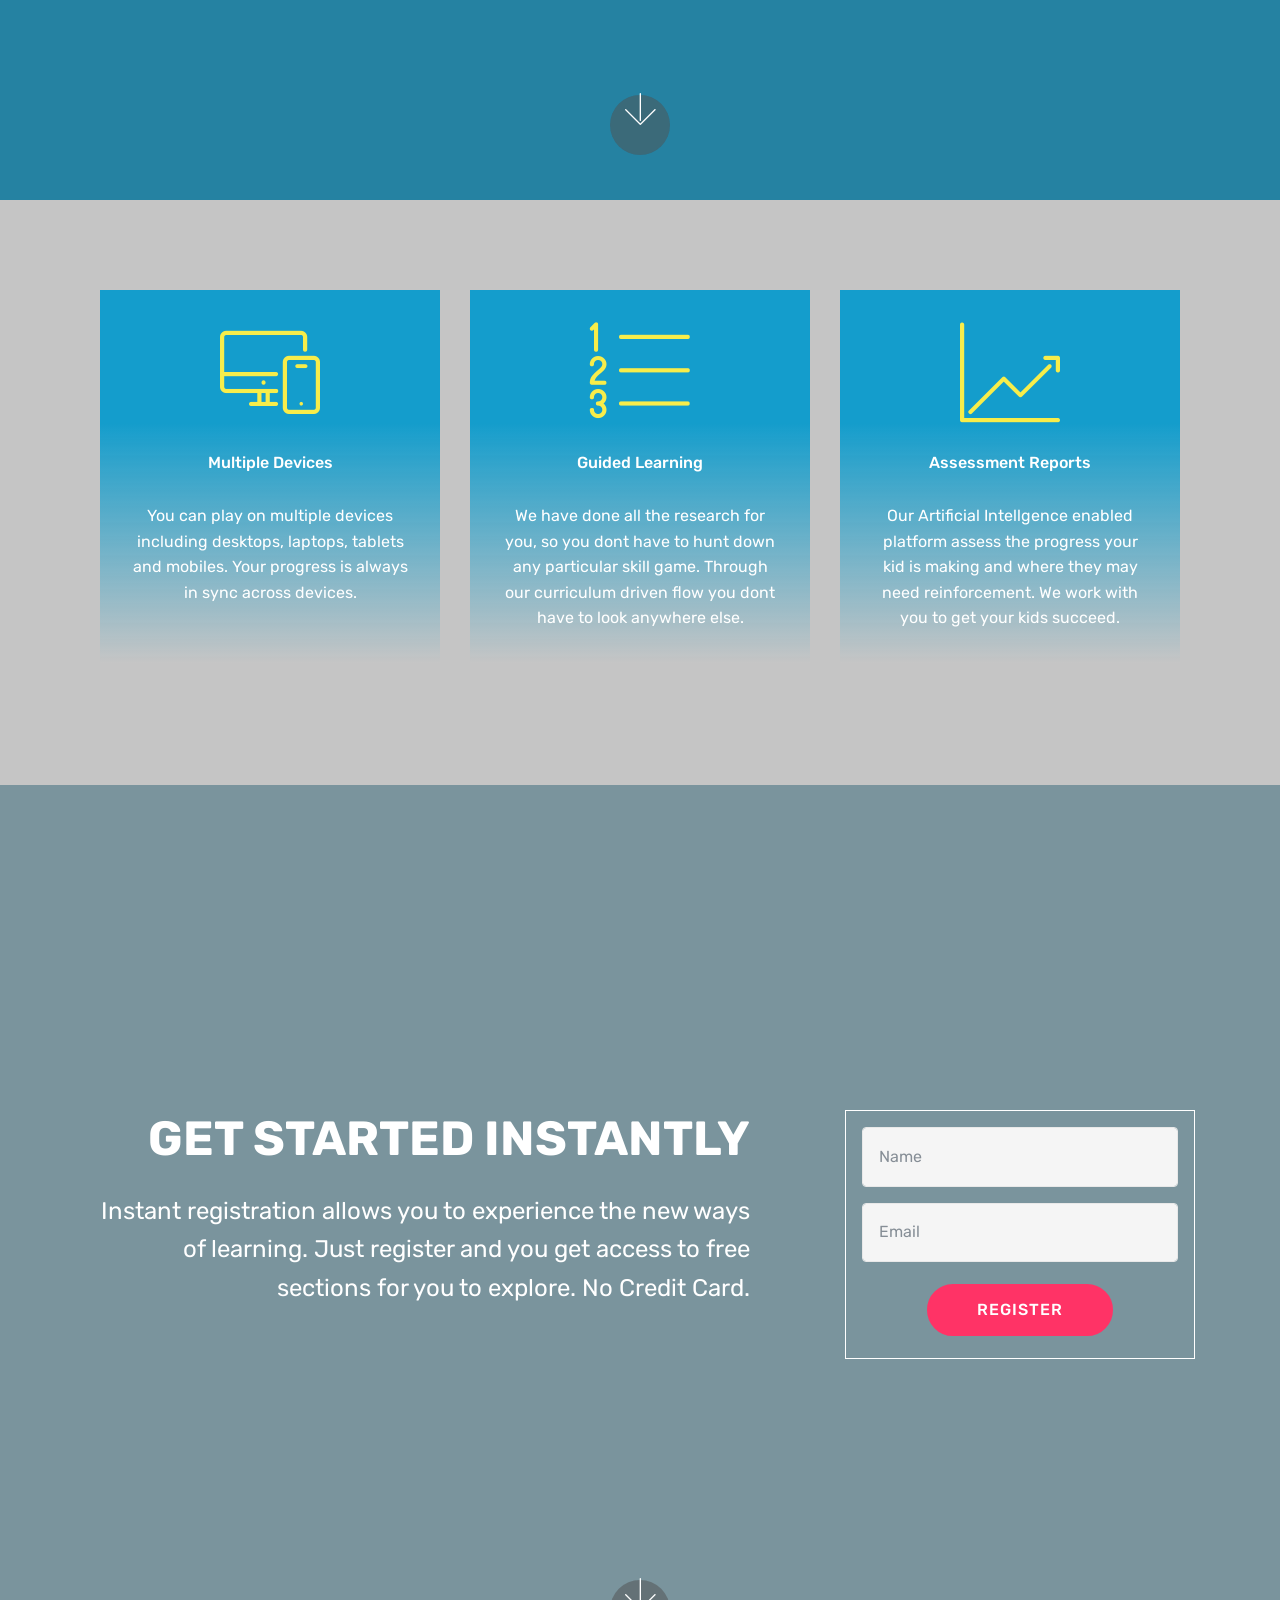
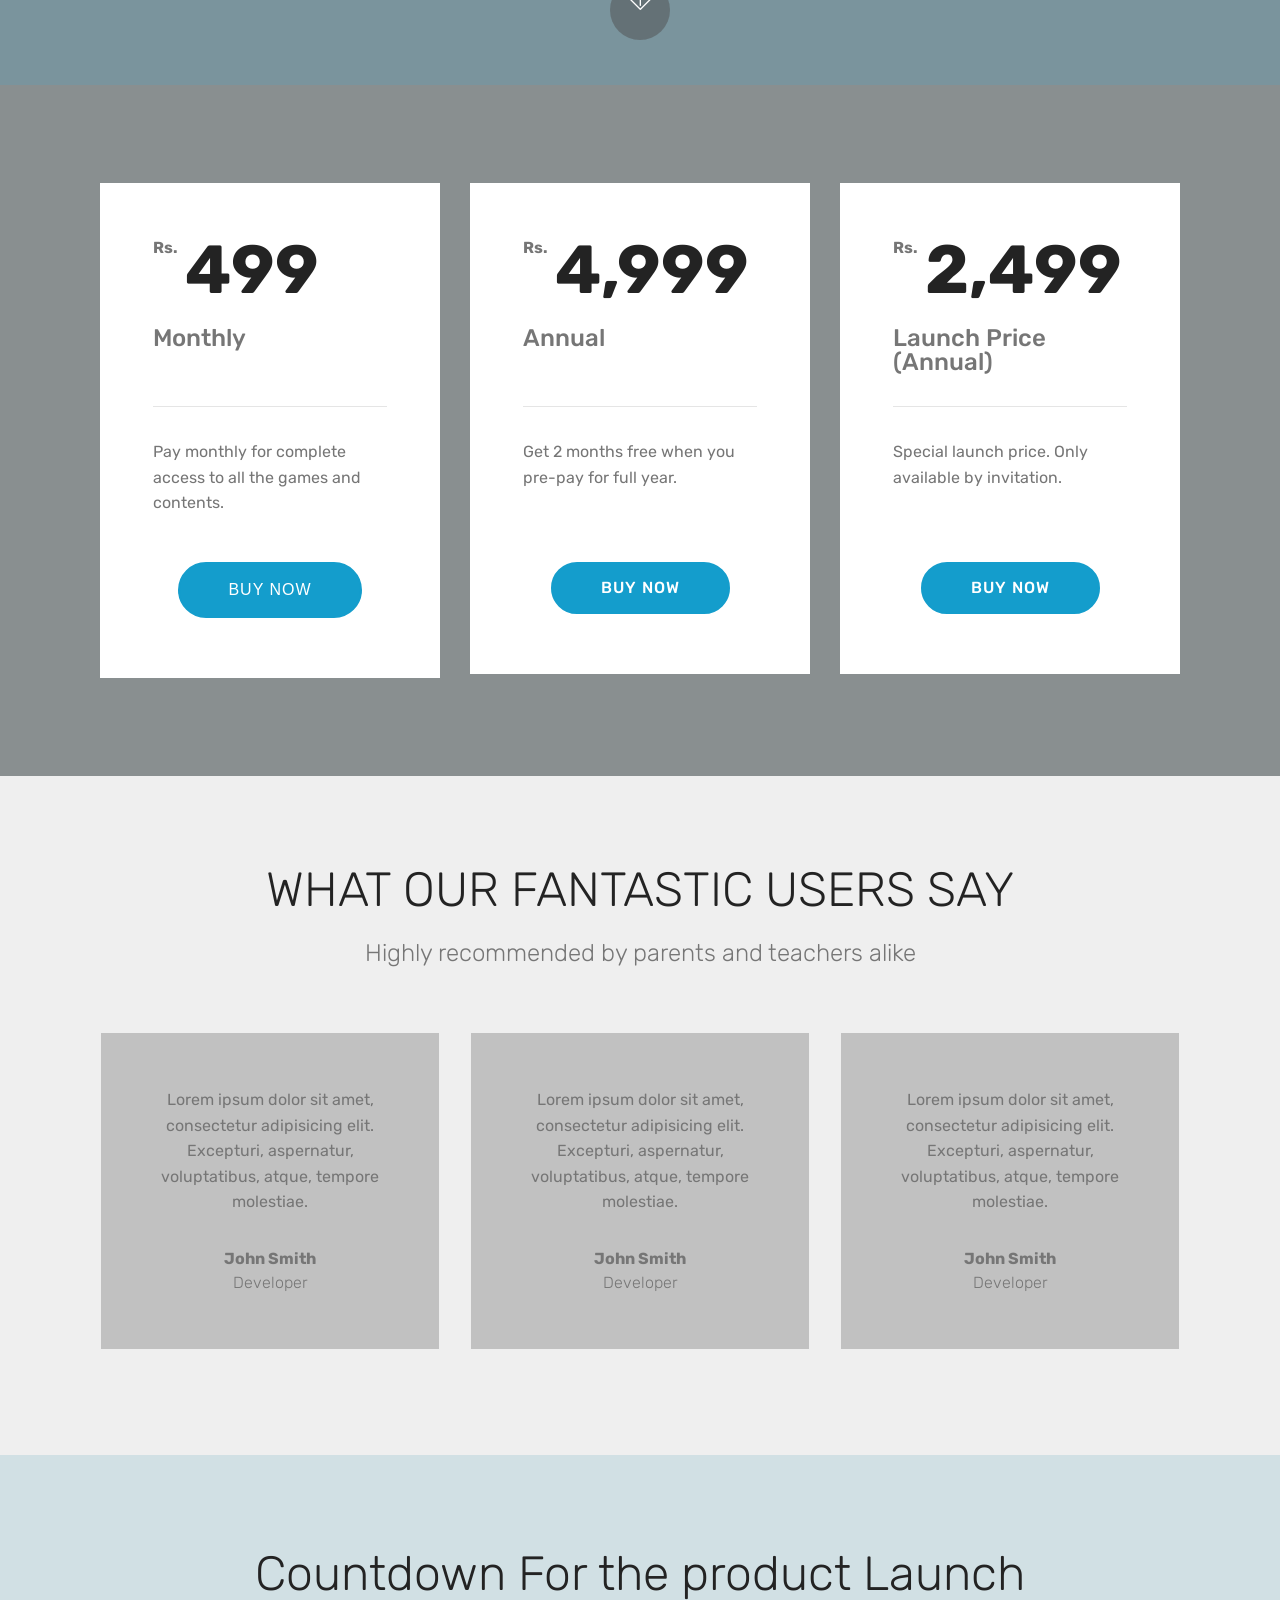
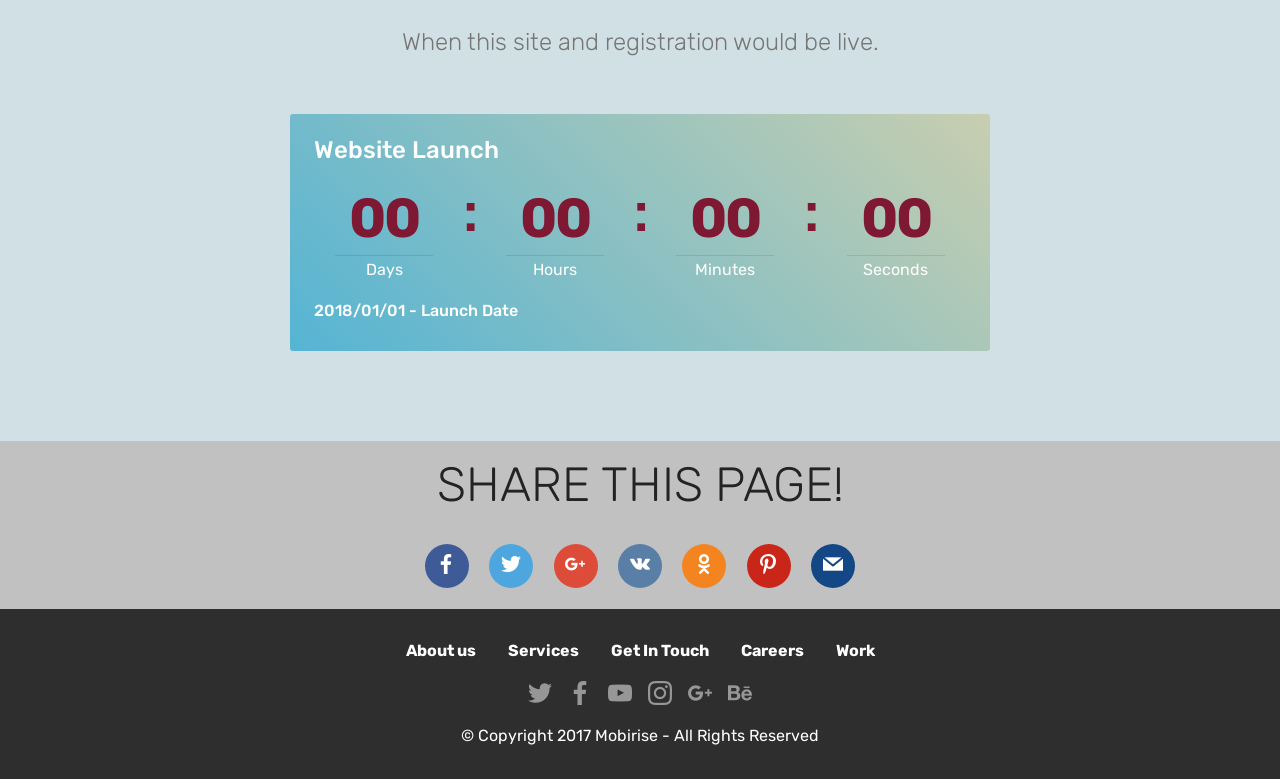
==== commit 3dc5f3eb: "Update index.html" ====
--- a/index.html
+++ b/index.html
@@ -100,9 +100,9 @@
                     <div class="icons-media-container mbr-white">
                         <div class="card col-12 col-md-6 col-lg-3">
                             <div class="icon-block">
-                            <a href="https://mobirise.com/">
+
                                 <span class="mbr-iconfont mbri-paper-plane" style="color: rgb(255, 51, 102);" media-simple="true"></span>
-                            </a>
+
                             </div>
                             <h5 class="mbr-fonts-style display-5">
                                 Games</h5>
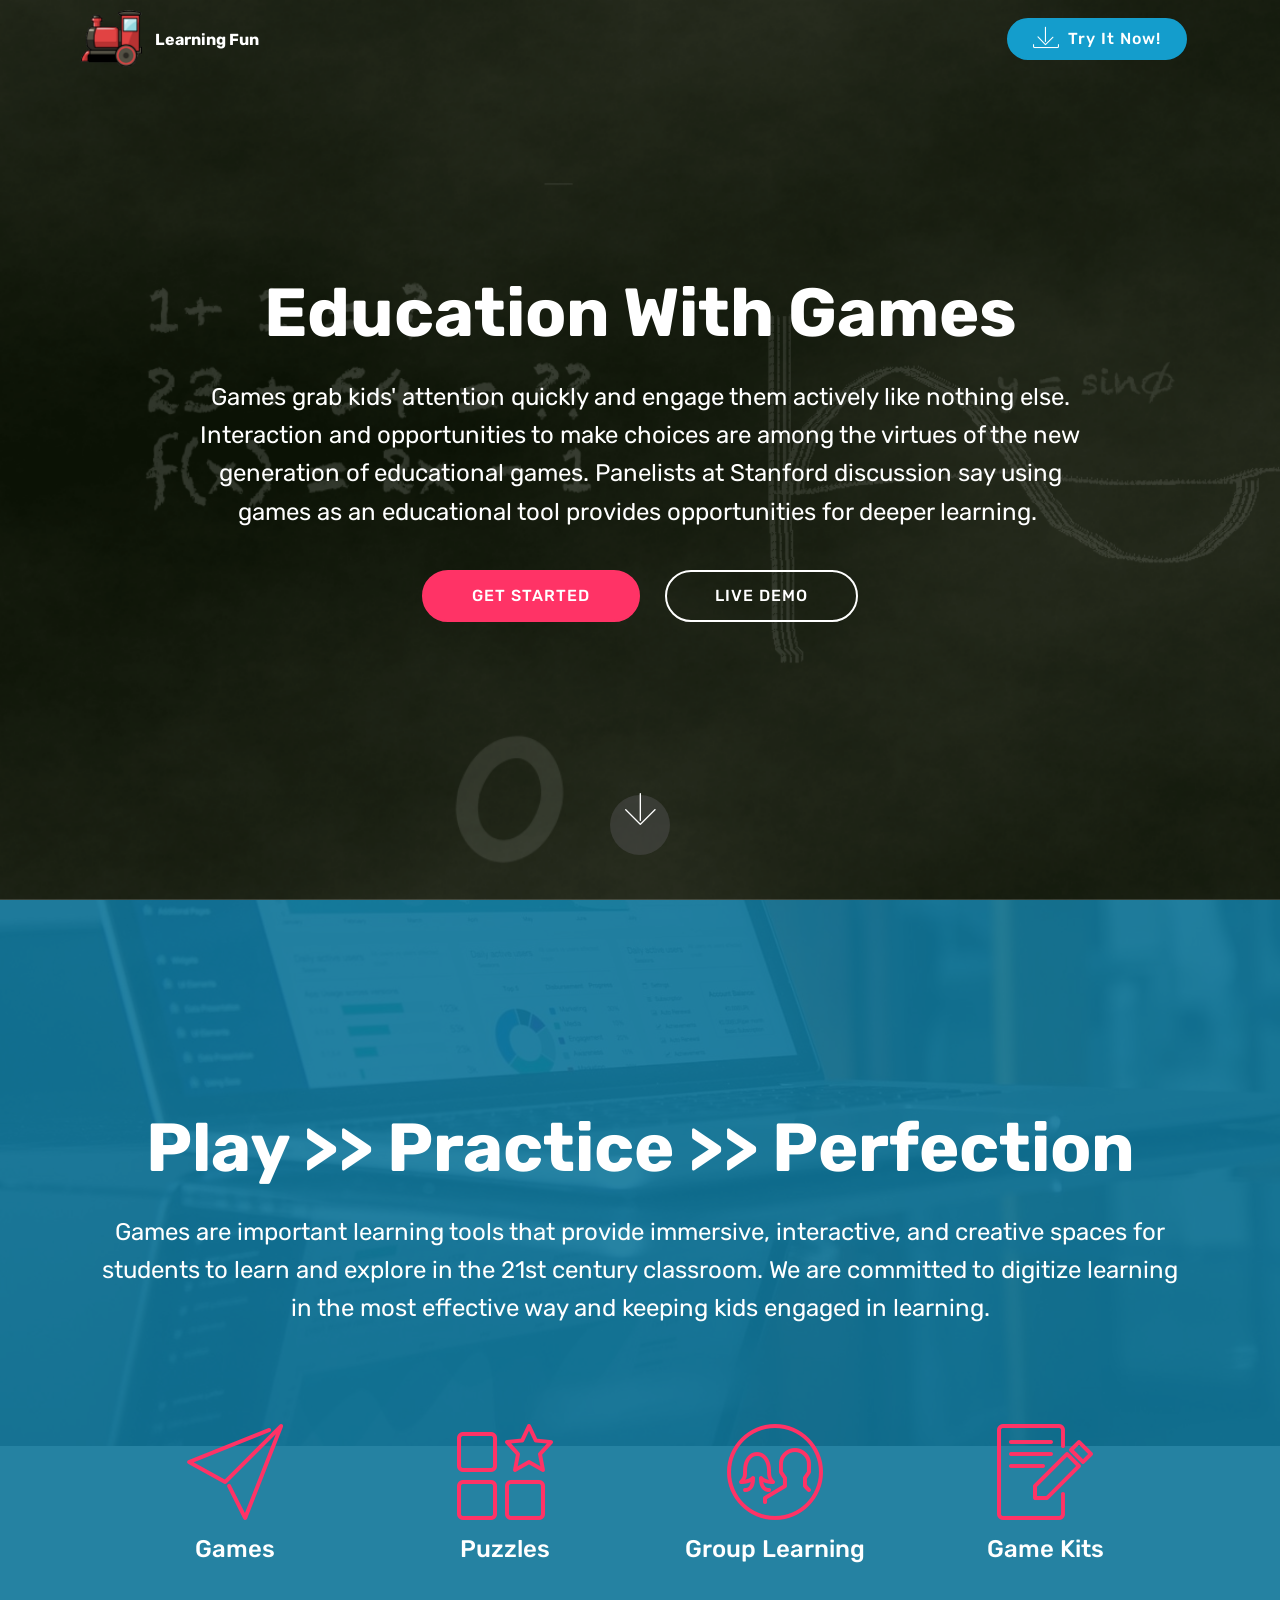
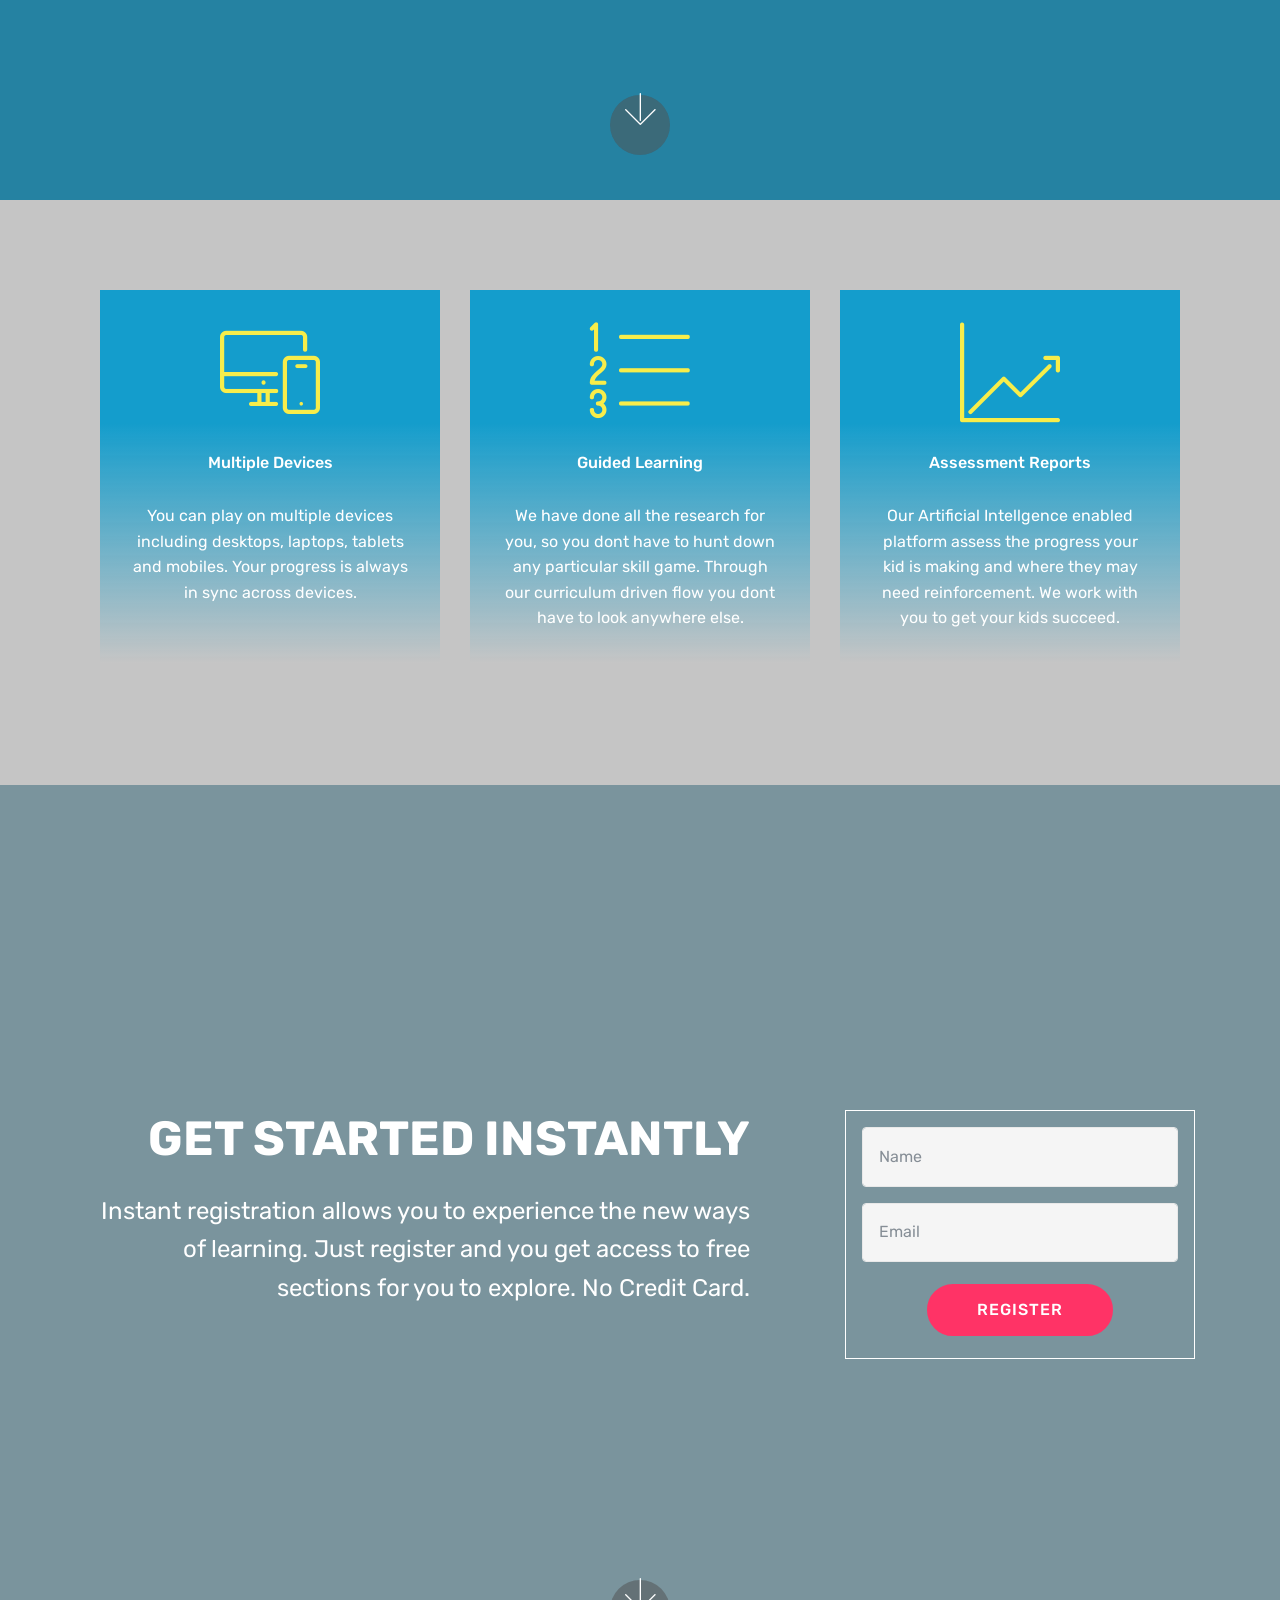
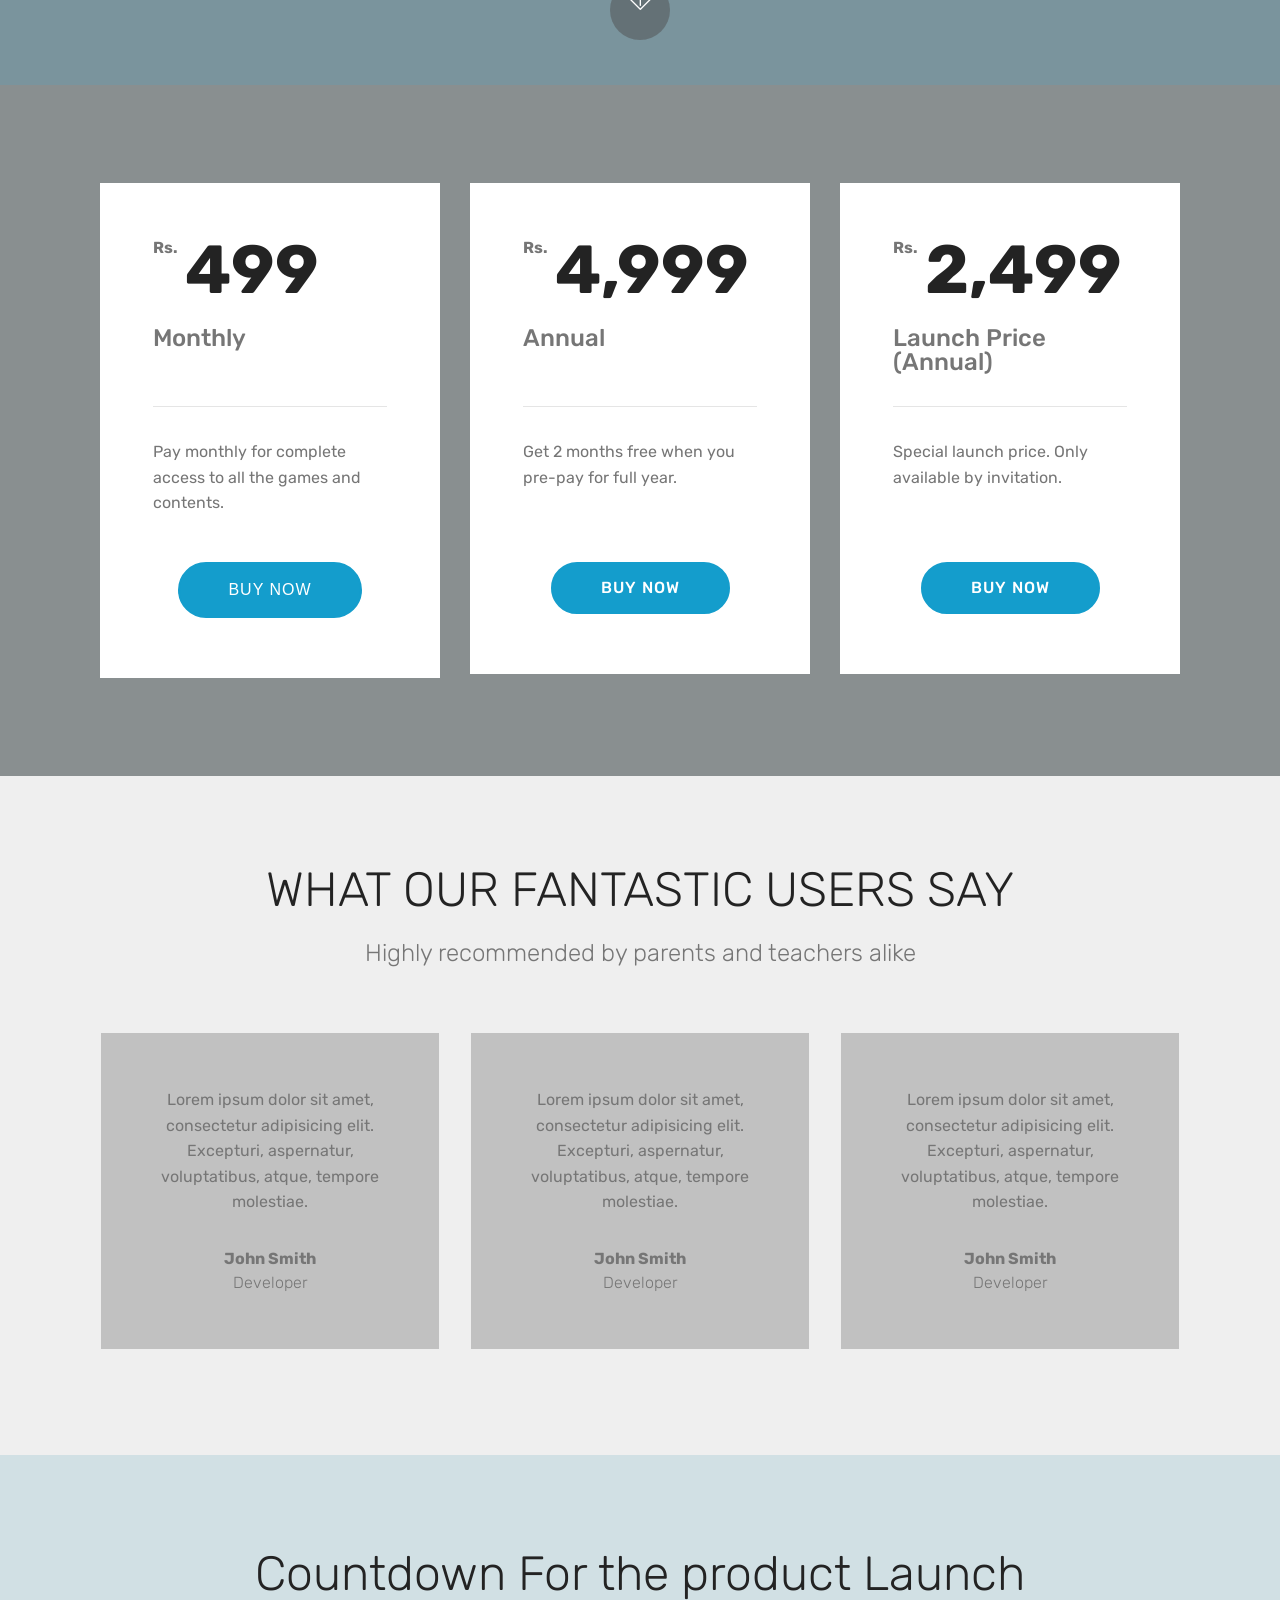
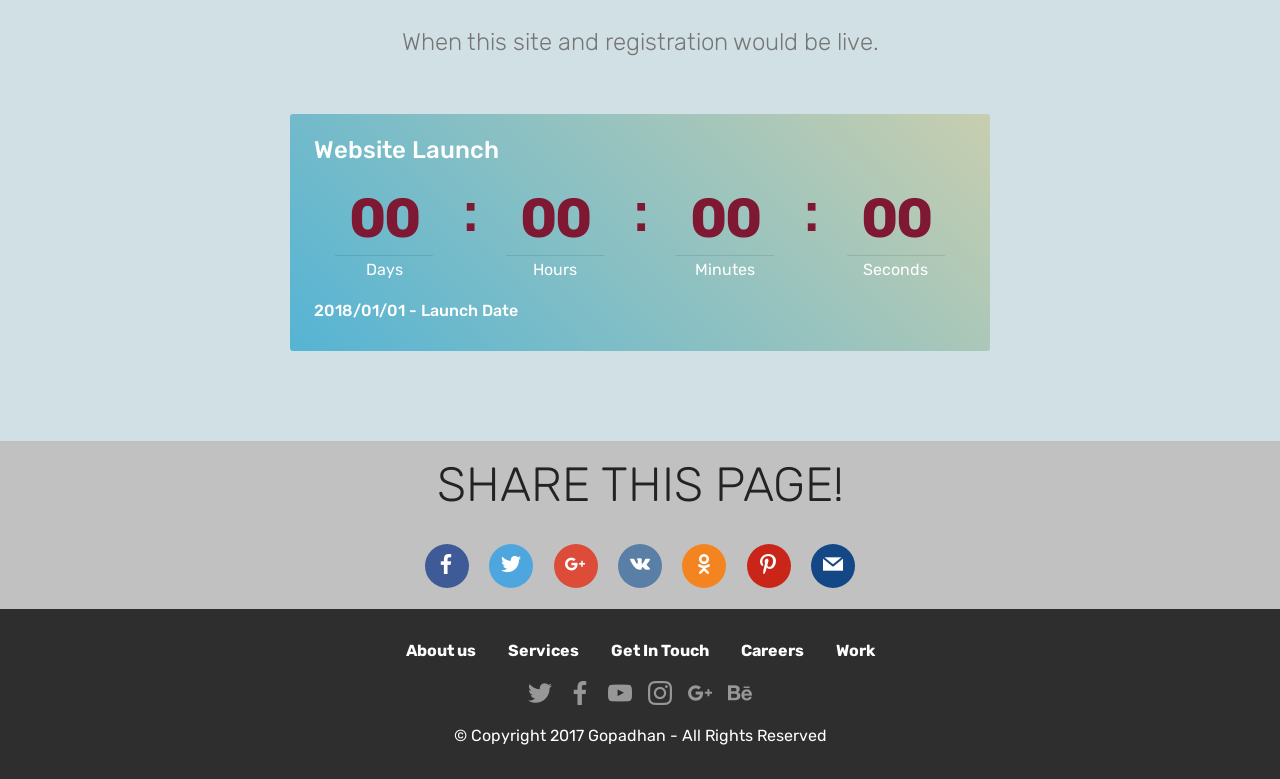
==== commit 8c7799a5: "adding game" ====
--- a/index.html
+++ b/index.html
@@ -1,14 +1,12 @@
 <!DOCTYPE html>
 <html>
 <head>
-  <!-- Site made with Mobirise Website Builder v4.3.0, https://mobirise.com -->
+
   <meta charset="UTF-8">
   <meta http-equiv="X-UA-Compatible" content="IE=edge">
-  <meta name="generator" content="Mobirise v4.3.0, mobirise.com">
-  <meta name="viewport" content="width=device-width, initial-scale=1">
   <link rel="shortcut icon" href="assets/images/engine-logo-128x128.png" type="image/x-icon">
   <meta name="description" content="">
-  <title>Home</title>
+  <title>Gamify the Education</title>
   <link rel="stylesheet" href="assets/web/assets/mobirise-icons/mobirise-icons.css">
   <link rel="stylesheet" href="assets/tether/tether.min.css">
   <link rel="stylesheet" href="assets/bootstrap/css/bootstrap.min.css">
@@ -110,9 +108,9 @@
 
                         <div class="card col-12 col-md-6 col-lg-3">
                             <div class="icon-block">
-                                <a href="https://mobirise.com/">
+                                
                                     <span class="mbr-iconfont mbri-features" style="color: rgb(255, 51, 102);" media-simple="true"></span>
-                                </a>
+                                
                             </div>
                             <h5 class="mbr-fonts-style display-5">
                                 Puzzles</h5>
@@ -120,9 +118,9 @@
 
                         <div class="card col-12 col-md-6 col-lg-3">
                             <div class="icon-block">
-                                <a href="https://mobirise.com/">
+                                
                                     <span class="mbr-iconfont mbri-users" style="color: rgb(255, 51, 102);" media-simple="true"></span>
-                                </a>
+                                
                             </div>
                             <h5 class="mbr-fonts-style display-5">
                                 Group Learning</h5>
@@ -130,9 +128,9 @@
                       
                         <div class="card col-12 col-md-6 col-lg-3">
                             <div class="icon-block">
-                                <a href="https://mobirise.com/">
+                                
                                     <span class="mbr-iconfont mbri-edit" style="color: rgb(255, 51, 102);" media-simple="true"></span>
-                                </a>
+                                
                             </div>
                             <h5 class="mbr-fonts-style display-5">
                                 Game Kits</h5>
@@ -547,7 +545,7 @@
             </div>
             <div class="row row-copirayt">
                 <p class="mbr-text mb-0 mbr-fonts-style mbr-white display-7">
-                    © Copyright 2017 Mobirise - All Rights Reserved
+                    © Copyright 2017 Gopadhan - All Rights Reserved
                 </p>
             </div>
         </div>
